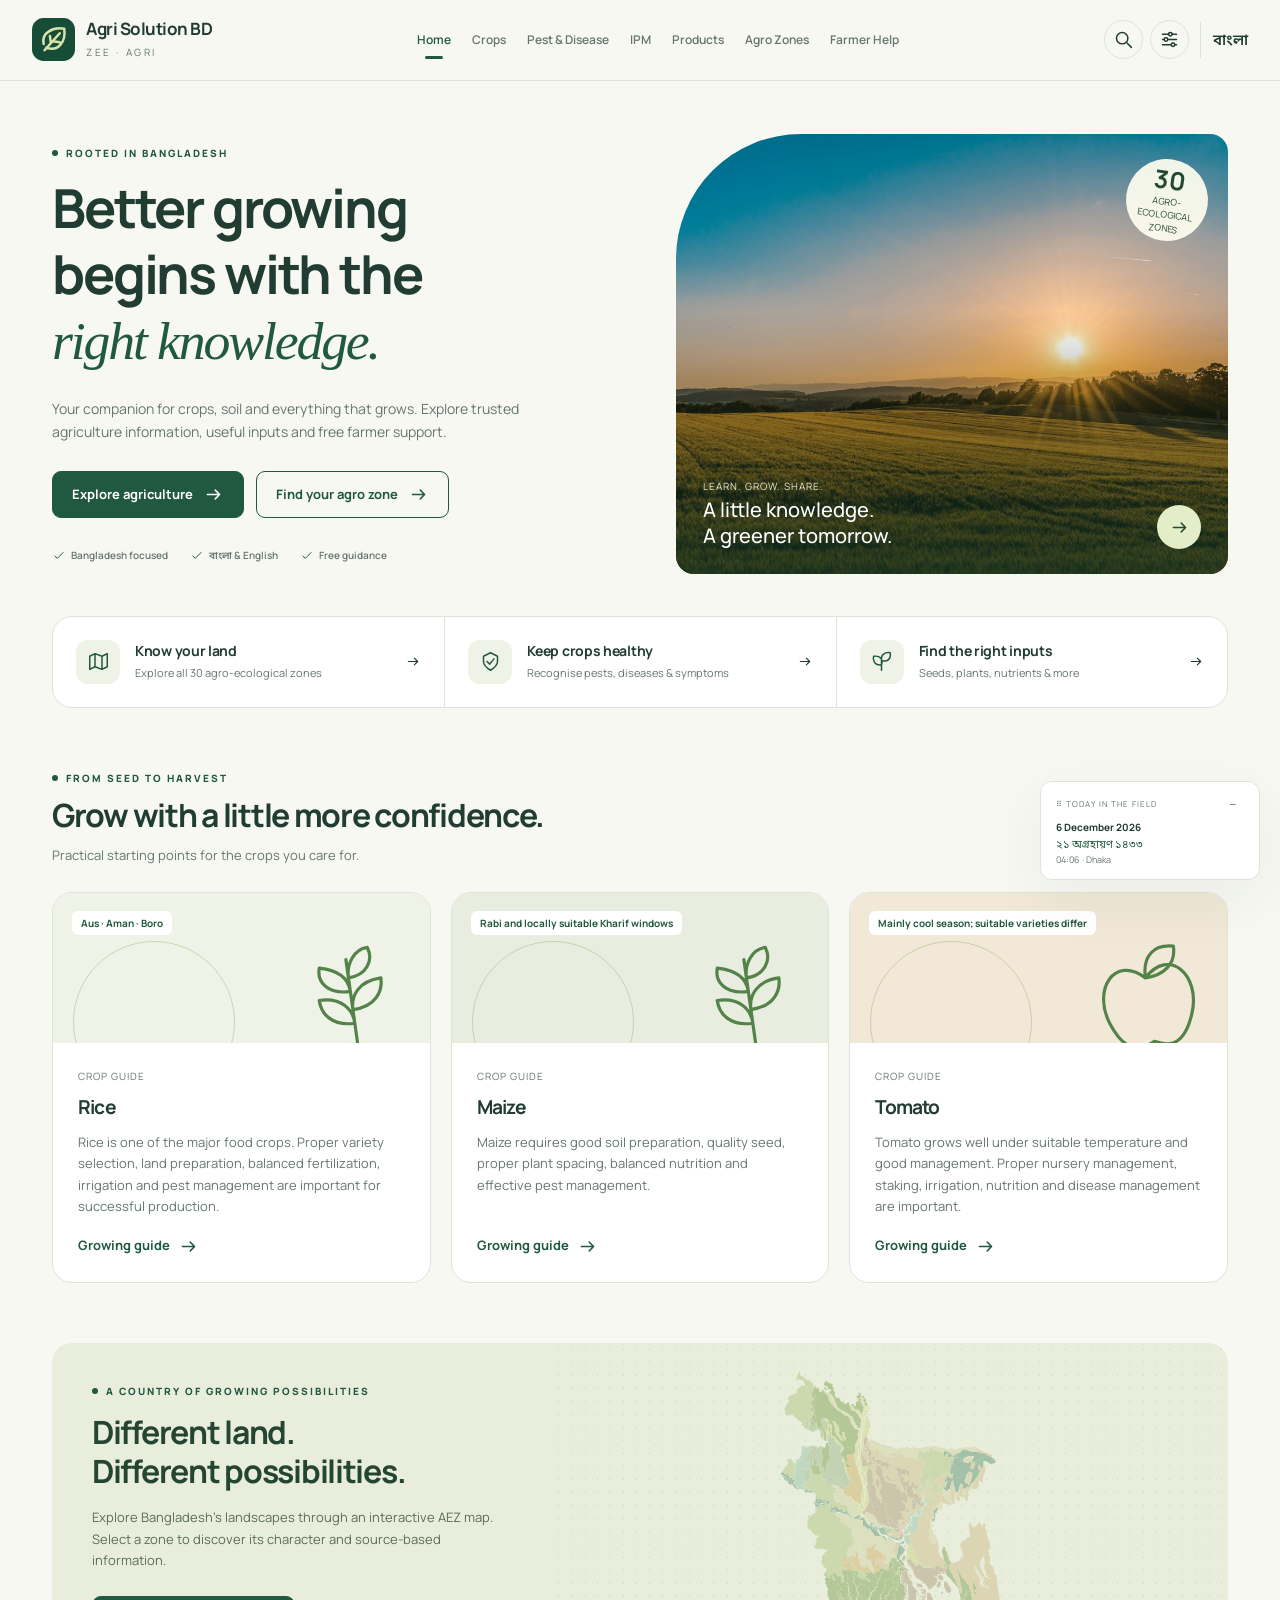
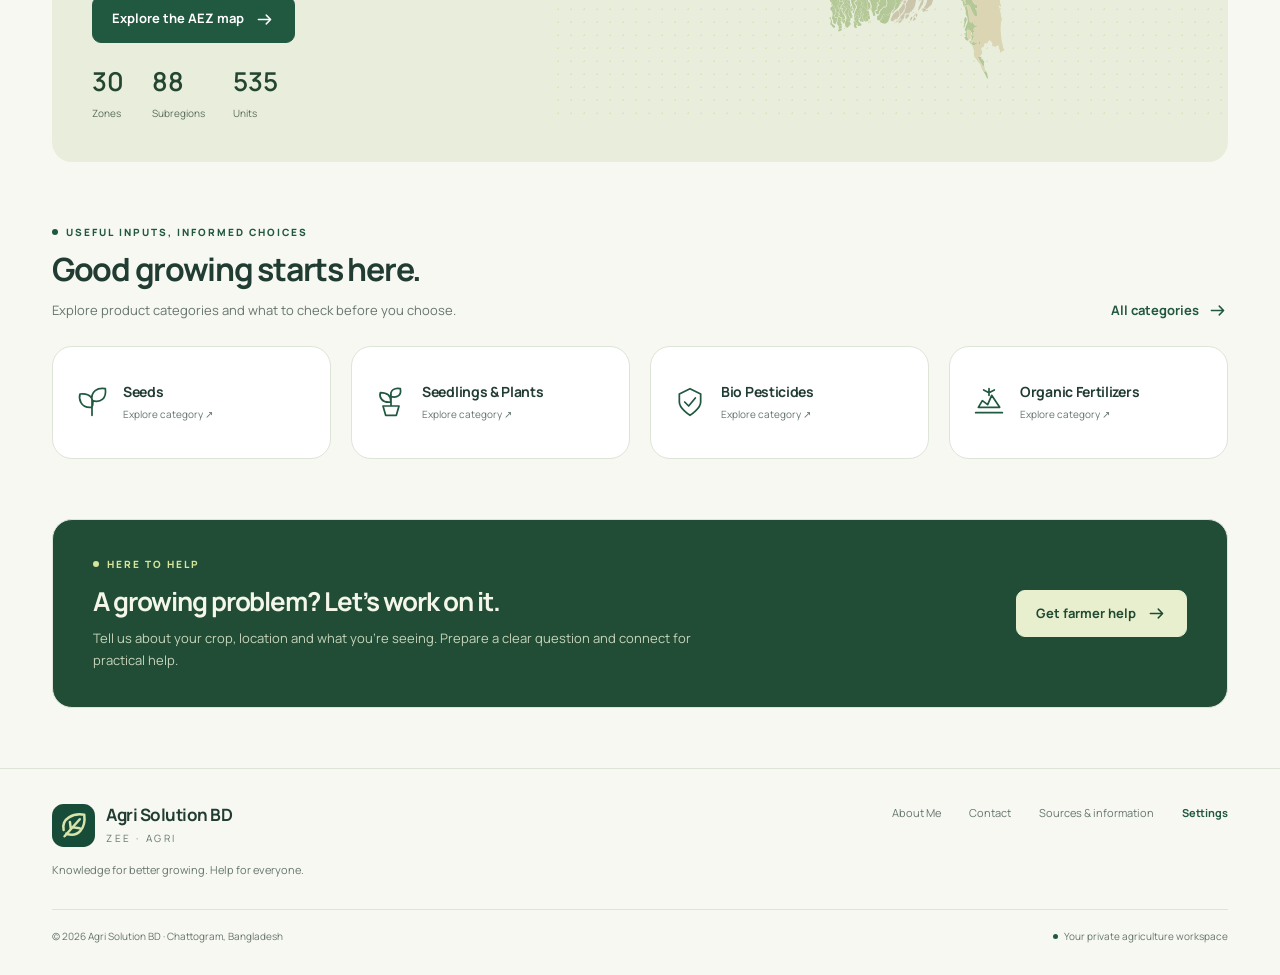
==== index.html @ 0bba53d4 "Initial Zee Agri website" ====
<!doctype html>
<html lang="en"><head><meta charset="utf-8"><meta name="viewport" content="width=device-width,initial-scale=1"><meta name="theme-color" content="#174c38"><meta name="robots" content="noindex,nofollow"><meta name="description" content="Agri Solution BD — bilingual agriculture knowledge, Bangladesh AEZ explorer and free farmer help."><title>Agri Solution BD · Zee Agri</title><link rel="icon" href="assets/leaf.svg"><link rel="stylesheet" href="style.css"><script>try{document.documentElement.dataset.theme=localStorage.getItem('zeeAgriTheme')||'light'}catch(e){}</script></head>
<body><a class="skip" href="#main">Skip to content / মূল বিষয়বস্তু</a><header id="header"></header><main id="main" tabindex="-1"></main><footer id="footer"></footer><aside id="date-widget"></aside><dialog id="search-dialog"></dialog><dialog id="settings-dialog"></dialog><div id="toast" role="status" aria-live="polite"></div><script src="cropData.js"></script><script src="productData.js"></script><script src="pestData.js"></script><script src="data.js"></script><script src="app.js"></script></body></html>
---- style.css ----
@import url('assets/fonts.css');
:root{--bg:#f7f8f2;--panel:#fff;--soft:#eef2e7;--text:#213c32;--muted:#66766e;--line:#dde4d8;--green:#215840;--accent:#d4e59c;--chip:#e8efdc;--shadow:0 18px 60px #203c3010;--radius:20px;color-scheme:light}
:root[data-theme=dark]{--bg:#111e19;--panel:#192b23;--soft:#20352a;--text:#e7efdf;--muted:#b2c2b6;--line:#354c3e;--green:#a7ce9b;--accent:#d4e59c;--chip:#304832;--shadow:0 18px 60px #0003;color-scheme:dark}
*{box-sizing:border-box}html{scroll-behavior:smooth;scroll-padding-top:110px}body{margin:0;background:var(--bg);color:var(--text);font-family:Manrope,'Noto Sans Bengali','Nirmala UI',sans-serif;font-size:15px;line-height:1.65}body.large{font-size:17px}a{color:inherit;text-decoration:none}button,input,select,textarea{font:inherit}button,a,input,select,textarea{-webkit-tap-highlight-color:transparent}button{cursor:pointer}button:disabled{cursor:default;opacity:.55}button,a{touch-action:manipulation}button{color:inherit}img{display:block;max-width:100%;object-fit:cover}h1,h2,h3,h4,p{margin:0}h1,h2,h3{line-height:1.22;letter-spacing:-.04em}h1{font-size:clamp(2.2rem,4.2vw,3.8rem);font-weight:700}h2{font-size:clamp(1.7rem,2.5vw,2.25rem);font-weight:700}h3{font-size:1.2rem}p{color:var(--muted)}:lang(bn) h1,:lang(bn) h2,:lang(bn) h3{letter-spacing:-.015em;line-height:1.4}button:focus-visible,a:focus-visible,input:focus-visible,select:focus-visible,textarea:focus-visible,[tabindex]:focus-visible{outline:3px solid #b6c65c;outline-offset:4px}svg.icon{width:21px;height:21px;fill:none;stroke:currentColor;stroke-width:1.7;stroke-linecap:round;stroke-linejoin:round;flex-shrink:0}.skip{position:fixed;top:-80px;left:15px;padding:12px;background:var(--panel);z-index:100}.skip:focus{top:10px}.wrap{max-width:1240px;margin:auto;padding:0 32px}#header{position:sticky;top:0;z-index:30;background:var(--bg);border-bottom:1px solid var(--line)}.topbar{max-width:1400px;margin:auto;padding:18px 32px;display:flex;gap:30px;align-items:center}.brand{display:flex;gap:11px;align-items:center;flex-shrink:0}.brand img{width:43px;height:43px}.brand strong{display:block;font-size:17px;line-height:1.2;letter-spacing:-.5px}.brand small{display:block;font-size:10px;letter-spacing:2.6px;text-transform:uppercase;margin-top:5px;color:var(--muted)}nav{display:flex;align-items:center;justify-content:center;gap:21px;flex:1}nav a{font-size:12px;font-weight:600;color:var(--muted);white-space:nowrap;padding:12px 0;position:relative}nav a:hover,nav a[aria-current=page]{color:var(--green)}nav a[aria-current=page]:after{content:'';height:3px;width:18px;background:var(--green);position:absolute;bottom:3px;left:calc(50% - 9px);border-radius:4px}.actions{display:flex;gap:7px;align-items:center}.icon-button{width:39px;height:39px;display:inline-flex;align-items:center;justify-content:center;border:1px solid var(--line);border-radius:50%;background:transparent}.icon-button:hover{background:var(--soft)}.lang-button{border:0;border-left:1px solid var(--line);padding:6px 0 6px 12px;margin-left:4px;background:none;font-weight:600;white-space:nowrap}.menu-button{display:none}.btn{border:1px solid var(--green);border-radius:9px;padding:12px 19px;display:inline-flex;justify-content:center;align-items:center;gap:10px;line-height:1.5;font-size:13px;font-weight:700;background:var(--green);color:var(--panel)}:root[data-theme=dark] .btn{color:#14261b}.btn:hover{filter:brightness(1.08)}.btn.secondary{background:transparent;color:var(--green)}.btn.pale{background:#e7efce;color:#214a30;border-color:#e7efce}.btn.small{padding:8px 13px;font-size:12px}.link{display:inline-flex;align-items:center;gap:8px;color:var(--green);font-size:13px;font-weight:700}.eyebrow{text-transform:uppercase;letter-spacing:2px;font-size:10px;font-weight:800;color:var(--green);display:flex;align-items:center;gap:8px;margin-bottom:14px}.eyebrow:before{content:'';width:6px;height:6px;background:var(--green);border-radius:50%}.tag{display:inline-flex;border-radius:6px;padding:4px 9px;background:var(--chip);color:var(--green);font-size:10px;font-weight:700;line-height:1.6}.tag.outline{background:none;border:1px solid var(--line);color:var(--muted)}.hero{display:grid;grid-template-columns:1.05fr 1fr;gap:45px;padding-top:52px;align-items:center}.hero-copy{padding:12px 0}.hero-copy h1{max-width:590px}.hero-copy h1 em{font-family:Georgia,serif;font-weight:400;color:var(--green)}.hero-copy p{margin:22px 0 28px;max-width:480px;font-size:14px}.hero-buttons{display:flex;flex-wrap:wrap;gap:12px}.hero-proof{display:flex;gap:22px;margin-top:29px;font-size:10px;color:var(--muted);font-weight:600}.hero-proof span{display:flex;align-items:center;gap:5px}.hero-proof svg{width:14px;height:14px;color:var(--green)}.hero-image{height:440px;border-radius:125px 18px 18px 18px;position:relative;overflow:hidden;background:#456448}.hero-image>img{width:100%;height:100%;object-position:center}.hero-image:after{content:'';position:absolute;inset:40% 0 0;background:linear-gradient(transparent,#123523c9)}.image-note{position:absolute;bottom:25px;left:27px;right:27px;z-index:1;display:flex;justify-content:space-between;align-items:end;color:white}.image-note strong{font-size:20px;font-weight:500;line-height:1.3;display:block}.image-note small{font-size:10px;letter-spacing:1px;color:#e0e9d0}.image-note .round{width:44px;height:44px;background:#e3edc8;color:#214a30;border-radius:50%;display:grid;place-items:center}.image-badge{position:absolute;top:25px;right:20px;background:#fffef0eb;border-radius:50%;width:82px;height:82px;z-index:2;display:flex;flex-direction:column;align-items:center;justify-content:center;color:#214a30;transform:rotate(8deg)}.image-badge strong{font-size:25px;line-height:1.2}.image-badge small{font-size:9px;line-height:1.5;text-align:center}.pathways{display:grid;grid-template-columns:repeat(3,1fr);margin-top:40px;border:1px solid var(--line);border-radius:var(--radius);background:var(--panel);overflow:hidden}.pathway{padding:23px;display:flex;gap:15px;align-items:center;transition:background .15s}.pathway:hover{background:var(--soft)}.pathway+.pathway{border-left:1px solid var(--line)}.pathway .badge{width:44px;height:44px;border-radius:12px;background:var(--soft);color:var(--green);display:grid;place-items:center;flex-shrink:0}.pathway h3{font-size:14px;letter-spacing:-.3px;margin-bottom:5px}.pathway p{font-size:11px;line-height:1.5}.pathway>.icon{margin-left:auto;width:16px}.section{padding-top:62px}.section-head{display:flex;justify-content:space-between;align-items:end;gap:25px;margin-bottom:25px}.section-head p{font-size:13px;margin-top:10px;max-width:640px}.section-head .eyebrow{margin-bottom:10px}.grid{display:grid;gap:20px}.grid.three{grid-template-columns:repeat(3,minmax(0,1fr))}.grid.two{grid-template-columns:repeat(2,minmax(0,1fr))}.grid.four{grid-template-columns:repeat(4,minmax(0,1fr))}.card{border:1px solid var(--line);background:var(--panel);border-radius:var(--radius);overflow:hidden}.card-pad{padding:25px}.card p{font-size:13px}.card h3{margin:12px 0}.card .link{margin-top:20px}.crop-card{display:flex;flex-direction:column;min-width:0}.crop-card .crop-art{height:150px;background:var(--soft);position:relative;overflow:hidden}.crop-art .icon{width:110px;height:110px;stroke-width:.7;position:absolute;right:24px;bottom:-8px;color:#54834a;transform:rotate(-8deg)}.crop-art .tag{position:absolute;left:19px;top:18px;background:var(--panel)}.crop-art:after{content:'';position:absolute;left:20px;bottom:-60px;border:1px solid #839c4d55;border-radius:50%;width:160px;height:160px}.crop-card:nth-child(2n) .crop-art{background:#e9eddf}.crop-card:nth-child(3n) .crop-art{background:#f1e8d7}:root[data-theme=dark] .crop-card .crop-art{background:#304832}.crop-card .card-pad{flex:1;display:flex;flex-direction:column}.crop-card .link{margin-top:auto;padding-top:18px}.mini-label{font-size:10px;color:var(--muted);text-transform:uppercase;letter-spacing:1px}.aez-banner{display:grid;grid-template-columns:.85fr 1.15fr;min-height:350px;background:#e9eedc;border-radius:var(--radius);overflow:hidden;margin-top:60px;color:#244631}.aez-banner .content{padding:40px}.aez-banner p{font-size:13px;color:#5b6c5a;margin:16px 0 24px}.map-decoration{position:relative;max-height:375px;overflow:hidden;display:flex;align-items:center;justify-content:center;background:radial-gradient(#dce6bc 1px,transparent 1px);background-size:13px 13px}.mini-map{height:340px;width:90%;opacity:.8}.stat-row{display:flex;gap:28px;margin-top:25px}.stat-row strong{font-size:26px;font-weight:600;line-height:1}.stat-row small{display:block;font-size:10px;margin-top:7px;color:#5b6c5a}.category-card{padding:23px;position:relative;display:flex;align-items:center;gap:15px;min-height:113px}.category-card>.icon{width:32px;height:32px;color:var(--green);stroke-width:1.3}.category-card h3{font-size:14px;margin:0 0 6px;letter-spacing:-.3px}.category-card p{font-size:10px}.category-card:hover{border-color:var(--green);background:var(--soft)}.help-banner{background:#214c36;color:#f3f6e8;padding:36px 40px;display:flex;justify-content:space-between;gap:35px;align-items:center;margin:60px 0}.help-banner h2{font-size:26px}.help-banner p{color:#c7d5bc;font-size:13px;margin-top:10px;max-width:630px}.help-banner .eyebrow{color:#d4e59c}.help-banner .eyebrow:before{background:#d4e59c}.help-banner .btn{flex-shrink:0}.page-top{padding:40px 0 25px}.breadcrumb{display:flex;gap:8px;align-items:center;font-size:11px;color:var(--muted);margin-bottom:25px;flex-wrap:wrap}.breadcrumb .icon{width:13px;height:13px}.page-top h1{font-size:clamp(2rem,3.5vw,3rem)}.page-top p{max-width:760px;margin-top:15px;font-size:14px}.page-content{padding-bottom:55px}.intro-row{display:flex;justify-content:space-between;align-items:center;gap:20px}.toolbar{display:flex;gap:12px;align-items:center;flex-wrap:wrap;margin:20px 0 25px}.field{display:flex;flex-direction:column;gap:7px;min-width:0}.field label{font-size:12px;font-weight:700}.input,input[type=search],select,textarea{width:100%;border:1px solid var(--line);border-radius:9px;padding:12px 14px;background:var(--panel);color:var(--text);line-height:1.6}.input:focus,select:focus,textarea:focus{border-color:var(--green)}textarea{resize:vertical;min-height:130px}.toolbar input{max-width:350px}.toolbar select{max-width:240px}.pest-card img{height:190px;width:100%;object-fit:contain;background:#eef1e6}.pest-card .card-pad{padding:22px}.pest-card h3{margin-top:10px}.pest-card .sci{font-size:11px;font-style:italic;margin:6px 0 15px}.pest-card details{font-size:13px;margin-top:14px;border-top:1px solid var(--line);padding-top:14px}.pest-card summary{cursor:pointer;font-weight:700;color:var(--green)}.pest-card details p{margin-top:10px}.pill-group{display:flex;gap:8px;flex-wrap:wrap}.pill{border:1px solid var(--line);background:var(--panel);padding:8px 15px;border-radius:25px;font-size:12px}.pill[aria-pressed=true]{background:var(--green);color:var(--panel);border-color:var(--green)}:root[data-theme=dark] .pill[aria-pressed=true]{color:#14261b}.notice{padding:18px 21px;border-radius:12px;background:var(--soft);font-size:12px;color:var(--muted);margin:20px 0}.notice strong{color:var(--text)}.detail-layout{display:grid;grid-template-columns:1.55fr 1fr;gap:26px}.stack>*+*{margin-top:20px}.list{padding-left:20px;color:var(--muted);font-size:13px}.list li{padding:6px 0}.detail-layout h2{font-size:22px;margin-bottom:15px}.detail-layout h3{font-size:17px;margin-bottom:10px}.detail-layout p{font-size:13px}.facts{display:grid;gap:20px}.fact{padding-bottom:16px;border-bottom:1px solid var(--line)}.fact:last-child{border:0;padding-bottom:0}.fact small{display:block;font-size:10px;text-transform:uppercase;letter-spacing:1px;color:var(--muted);margin-bottom:5px}.fact strong{font-size:14px;font-weight:600}.full{width:100%}.steps{display:grid;gap:14px}.step{padding:26px;display:flex;gap:22px}.step-number{font-size:25px;font-family:Georgia,serif;color:var(--green);line-height:1}.step h3{margin:0 0 10px}.step p{font-size:13px;max-width:850px}.source-list{display:grid;gap:14px}.source-card{padding:23px;display:flex;gap:16px;align-items:start}.source-card .icon{color:var(--green)}.source-card h3{font-size:15px;margin:0 0 8px}.source-card p{font-size:12px;max-width:800px}.source-card a{overflow-wrap:anywhere}.map-layout{display:grid;grid-template-columns:280px minmax(0,1fr) 300px;gap:18px;align-items:start}.zone-list-panel{max-height:665px;display:flex;flex-direction:column;padding:15px}.zone-list-panel input{font-size:12px;padding:10px}.zone-list{overflow:auto;margin-top:10px;scrollbar-width:thin;max-height:565px}.zone-button{border:0;width:100%;background:none;display:flex;text-align:left;align-items:center;gap:10px;padding:12px 9px;border-radius:9px;font-size:11px;line-height:1.5}.zone-button:hover{background:var(--soft)}.zone-button[aria-pressed=true]{background:var(--chip);color:var(--green);font-weight:800}.zone-number{border:1px solid var(--line);background:var(--panel);border-radius:6px;min-width:28px;height:28px;display:grid;place-items:center;font-size:10px}.map-panel{position:relative;background:var(--panel);overflow:hidden;min-width:0}.map-tools{position:absolute;right:13px;top:13px;z-index:2;display:grid;gap:5px}.map-tools .icon-button{background:var(--panel);border-radius:7px;width:35px;height:35px}.map-viewport{height:565px;width:100%;background:radial-gradient(var(--line) .7px,transparent .8px);background-size:16px 16px;overflow:hidden}.map-viewport svg{width:100%;height:100%;touch-action:none;user-select:none;cursor:grab}.map-viewport svg:active{cursor:grabbing}.aez-path{stroke:#f7f9ef;stroke-width:.35;cursor:pointer;fill-rule:evenodd;transition:fill .15s}.aez-path:hover,.aez-path:focus-visible{fill:#587c41!important;stroke:#193f2b;stroke-width:1}.aez-path.selected{fill:#28553a!important;stroke:#142d20;stroke-width:.7}.zone-marker{cursor:pointer}.zone-marker circle{fill:#fffdf1;stroke:#3c6949;stroke-width:.7}.zone-marker text{font-family:Manrope,sans-serif;fill:#2b4c35;font-size:7px;font-weight:800;dominant-baseline:central;text-anchor:middle;pointer-events:none}.zone-marker.selected circle{fill:#d8e99a;stroke:#203d2d;stroke-width:1.2}.zone-marker.selected text{fill:#142d20}.map-north{position:absolute;left:19px;top:16px;text-align:center;font-size:9px;line-height:1.1;color:var(--muted);pointer-events:none}.map-north strong{display:block;font-size:19px;color:var(--green)}.map-caption{padding:12px 17px;font-size:10px;border-top:1px solid var(--line);color:var(--muted)}.zone-detail{padding:24px;min-height:450px}.zone-detail h2{font-size:23px;margin:15px 0 20px}.zone-detail .fact strong{font-size:12px;display:block}.zone-detail .zone-area{font-size:25px;font-weight:600;line-height:1.25}.zone-detail .zone-area span{font-size:11px;color:var(--muted)}.zone-detail p{font-size:12px}.zone-detail .btn{margin-top:20px}.form-card{padding:30px}.form-grid{display:grid;grid-template-columns:1fr 1fr;gap:20px}.form-grid .wide{grid-column:1/-1}.form-step-head{display:flex;gap:10px;margin-bottom:26px;align-items:center;font-size:11px;color:var(--muted)}.form-step-head .active{color:var(--green);font-weight:800}.form-step-head .dot{width:25px;height:25px;display:inline-grid;place-items:center;border-radius:50%;background:var(--soft);margin-right:6px}.form-actions{display:flex;justify-content:space-between;gap:15px;margin-top:25px}.form-hint{font-size:11px;margin-top:7px}.photo-preview{display:flex;gap:10px;margin-top:12px;flex-wrap:wrap}.photo-preview figure{margin:0;position:relative}.photo-preview img{width:86px;height:86px;border-radius:8px}.photo-preview button{position:absolute;top:1px;right:1px;background:var(--panel);border:0;border-radius:50%;width:24px;height:24px}.review{white-space:pre-wrap;background:var(--soft);padding:22px;border-radius:12px;font-size:13px;color:var(--text);overflow-wrap:anywhere}.contact-row{display:flex;gap:15px;align-items:center;padding:20px;border-bottom:1px solid var(--line)}.contact-row:last-child{border:0}.contact-row .icon{color:var(--green)}.contact-row strong{display:block;font-size:13px}.contact-row small{display:block;font-size:11px;color:var(--muted)}.about-profile{display:flex;gap:25px;align-items:center;padding:32px}.about-profile img{width:110px;height:110px;border-radius:50%;object-position:50% 30%}.about-profile h2{font-size:24px;margin-bottom:9px}.about-profile p{font-size:13px}#footer{border-top:1px solid var(--line);padding:35px 0 30px;margin-top:20px}.footer-grid{display:flex;gap:35px;justify-content:space-between;align-items:start}.footer-links{display:flex;gap:28px;font-size:11px;color:var(--muted)}.footer-bottom{margin-top:30px;padding-top:18px;border-top:1px solid var(--line);display:flex;justify-content:space-between;font-size:10px;color:var(--muted)}.private-dot{display:flex;gap:6px;align-items:center}.private-dot:before{content:'';width:5px;height:5px;background:var(--green);border-radius:50%}dialog{border:1px solid var(--line);padding:0;border-radius:20px;background:var(--panel);color:var(--text);width:min(620px,calc(100% - 30px));max-height:85vh;box-shadow:0 25px 100px #0004}dialog::backdrop{background:#0e201e8a;backdrop-filter:blur(4px)}.dialog-head{padding:23px 25px;display:flex;align-items:center;justify-content:space-between;border-bottom:1px solid var(--line)}.dialog-head h2{font-size:21px}.dialog-body{padding:25px}.search-results{margin-top:15px;max-height:50vh;overflow:auto}.search-result{display:block;padding:14px 10px;border-bottom:1px solid var(--line)}.search-result:hover{background:var(--soft)}.search-result strong{font-size:13px;display:block}.search-result small{font-size:10px;color:var(--muted)}.empty{padding:35px;text-align:center;font-size:13px;color:var(--muted)}.settings-row{display:flex;justify-content:space-between;align-items:center;gap:25px;margin-bottom:23px}.settings-row strong{font-size:13px}.settings-row small{display:block;font-size:11px;color:var(--muted)}.settings-row select{width:165px;font-size:13px}#date-widget{position:fixed;right:20px;bottom:20px;background:var(--panel);border:1px solid var(--line);box-shadow:var(--shadow);border-radius:12px;padding:11px 15px;z-index:20;width:220px;max-width:calc(100vw - 24px);font-size:10px;user-select:none}#date-widget .date-handle{display:flex;align-items:center;justify-content:space-between;font-size:8px;letter-spacing:1px;text-transform:uppercase;cursor:grab;touch-action:none;color:var(--muted);margin-bottom:3px}#date-widget .date-handle:active{cursor:grabbing}#date-widget .date-handle button{border:0;background:transparent;width:23px;height:23px;padding:0;font-size:14px}#date-widget .date-en{font-weight:700;color:var(--text)}#date-widget .date-bn{font-size:11px;color:var(--green)}#date-widget .date-time{color:var(--muted);font-size:9px}#toast{position:fixed;bottom:30px;left:50%;transform:translateX(-50%) translateY(90px);opacity:0;transition:.2s;background:var(--text);color:var(--panel);padding:12px 22px;border-radius:10px;z-index:90;font-size:12px;max-width:90vw;pointer-events:none}#toast.show{opacity:1;transform:translateX(-50%) translateY(0)}.mobile-help{display:none}.sr-only{position:absolute;width:1px;height:1px;padding:0;overflow:hidden;clip:rect(0,0,0,0);white-space:nowrap;border:0}.page-divider{margin:30px 0;border:0;border-top:1px solid var(--line)}.flex-links{display:flex;gap:12px;flex-wrap:wrap;margin-top:20px}.loading{padding:70px 0;text-align:center;color:var(--muted)}
@media(min-width:1450px){#date-widget{bottom:auto;top:108px}}@media(max-width:1200px){.topbar{gap:20px;padding-left:24px;padding-right:24px}nav{gap:14px}nav a{font-size:11px}.brand strong{font-size:15px}.brand img{width:37px;height:37px}.map-layout{grid-template-columns:230px minmax(0,1fr)}.zone-detail{grid-column:1/-1;min-height:0}.zone-detail .facts{grid-template-columns:repeat(3,1fr)}.zone-detail .fact{border:0}.zone-detail h2{font-size:25px}.hero{gap:30px}.hero-image{height:420px}}
@media(max-width:960px){.topbar{flex-wrap:wrap;justify-content:space-between;gap:10px;padding:14px 24px}.actions{margin-left:auto}.menu-button{display:inline-flex}nav{display:none;flex-basis:100%;order:3;justify-content:start;flex-wrap:wrap;padding:10px 0 6px;gap:8px 25px}nav.open{display:flex}nav a{font-size:13px}.hero{padding-top:32px;gap:25px}.hero-image{height:385px;border-top-left-radius:80px}.hero-copy h1{font-size:40px}.hero-copy p{font-size:12px}.hero-proof{gap:10px;font-size:9px}.pathway{padding:19px;gap:10px}.pathway .badge{width:36px;height:36px}.pathway h3{font-size:12px}.pathway p{font-size:10px}.grid.four{grid-template-columns:repeat(2,minmax(0,1fr))}.grid.three{gap:15px}.card-pad{padding:20px}.help-banner{padding:28px}.map-layout{grid-template-columns:210px minmax(0,1fr)}.detail-layout{grid-template-columns:1.4fr 1fr}.category-card{padding:18px;gap:12px}.category-card h3{font-size:12px}.hero-proof span:last-child{display:none}}
@media(max-width:700px){.wrap{padding:0 20px}.topbar{padding:12px 18px}.brand strong{font-size:14px}.brand small{font-size:8px;letter-spacing:2px}.brand img{width:36px;height:36px}.actions{gap:5px}.actions .icon-button{width:33px;height:33px}.actions .icon-button .icon{width:17px;height:17px}.actions .settings-button{display:none}.lang-button{font-size:12px;margin-left:0;padding-left:8px}.hero{grid-template-columns:1fr;padding-top:30px;gap:27px}.hero-copy{padding:0}.hero-copy h1{font-size:40px;max-width:450px}.hero-copy p{font-size:13px;margin:18px 0 22px}.hero-proof{font-size:9px;margin-top:20px;gap:22px}.hero-image{height:260px;border-radius:60px 15px 15px 15px}.image-note{bottom:20px;left:23px}.image-note strong{font-size:18px}.image-badge{width:70px;height:70px;top:15px}.pathways{grid-template-columns:1fr;margin-top:25px}.pathway{padding:17px 20px}.pathway+.pathway{border-left:0;border-top:1px solid var(--line)}.pathway h3{font-size:13px}.pathway p{font-size:11px}.pathway .badge{width:40px;height:40px}.section{padding-top:40px}.section-head{gap:15px;align-items:start}.section-head p{font-size:12px}.section-head .link{font-size:11px;max-width:100px;line-height:1.5;flex-shrink:0;padding-top:5px}.grid.three,.grid.two{grid-template-columns:1fr}.grid.four{gap:12px}.category-card{min-height:140px;align-items:start;flex-direction:column;gap:10px;padding:18px}.category-card h3{line-height:1.4}.category-card>.icon{width:28px;height:28px}.aez-banner{grid-template-columns:1fr;margin-top:40px}.aez-banner .content{padding:28px}.map-decoration{height:230px}.mini-map{height:260px}.help-banner{flex-direction:column;align-items:start;padding:28px;gap:20px;margin:40px 0}.help-banner h2{font-size:24px}.hero-buttons .btn{font-size:12px;padding:12px 15px}.page-top{padding:28px 0 20px}.page-top h1{font-size:31px}.page-top p{font-size:13px}.page-content{padding-bottom:30px}.detail-layout{grid-template-columns:1fr}.map-layout{display:flex;flex-direction:column;gap:15px}.map-layout>*{width:100%}.zone-list-panel{max-height:none}.zone-list{max-height:215px;display:grid;grid-template-columns:1fr 1fr}.zone-button{font-size:10px;padding:9px 5px;gap:6px;align-items:start}.zone-number{min-width:23px;height:23px}.map-viewport{height:450px}.zone-detail{min-height:0}.zone-detail .facts{grid-template-columns:1fr}.zone-detail .fact{border-bottom:1px solid var(--line)}.map-panel{order:0}.zone-detail{order:1}.zone-list-panel{order:2}.form-card{padding:22px}.form-grid{grid-template-columns:1fr;gap:17px}.form-grid .wide{grid-column:auto}.toolbar{gap:10px}.toolbar input,.toolbar select{max-width:none}.about-profile{padding:24px;flex-direction:column;text-align:center;gap:20px}.about-profile img{width:100px;height:100px}.footer-grid{flex-direction:column;gap:25px}.footer-links{gap:20px;flex-wrap:wrap}.footer-bottom{gap:15px;align-items:start;flex-direction:column}#footer{padding-bottom:100px}#date-widget{bottom:70px;right:12px;width:195px;padding:8px 12px}#date-widget.collapsed{width:auto;padding:6px 10px}#date-widget.collapsed .date-content{display:none}#date-widget.collapsed .date-handle{margin:0;gap:12px}.mobile-help{display:flex;justify-content:center;gap:10px;align-items:center;position:fixed;bottom:0;left:0;right:0;z-index:25;background:#214c36;color:#eff3df;font-size:13px;font-weight:700;padding:14px 20px;padding-bottom:max(14px,env(safe-area-inset-bottom))}.step{padding:23px;gap:16px}.settings-row{gap:15px}.settings-row select{width:145px}.dialog-body{padding:20px}.dialog-head{padding:18px 20px}#toast{bottom:75px}}
:root[data-theme=dark] .btn.secondary{color:var(--green)}
body.large .card p,body.large .page-top p,body.large .list,body.large .review,body.large .fact strong{font-size:1em}
.crop-art .tag{max-width:calc(100% - 35px)}
@media(max-width:360px){.topbar{padding:10px 12px;gap:5px}.brand{gap:8px}.brand img{width:32px;height:32px}.brand strong{font-size:12px}.brand small{font-size:7px}.actions{gap:3px}.actions .icon-button{width:32px;height:32px;min-width:32px;min-height:32px}.hero-copy h1{font-size:35px}}
@media(max-width:700px){.hero-buttons .btn{flex:1 1 100%}.form-step-head{flex-wrap:wrap;gap:8px;font-size:10px}.settings-row select{min-height:44px}.actions .icon-button{min-width:36px;min-height:36px}}
@media(prefers-reduced-motion:reduce){html{scroll-behavior:auto}*,*:before,*:after{transition:none!important;animation:none!important}}
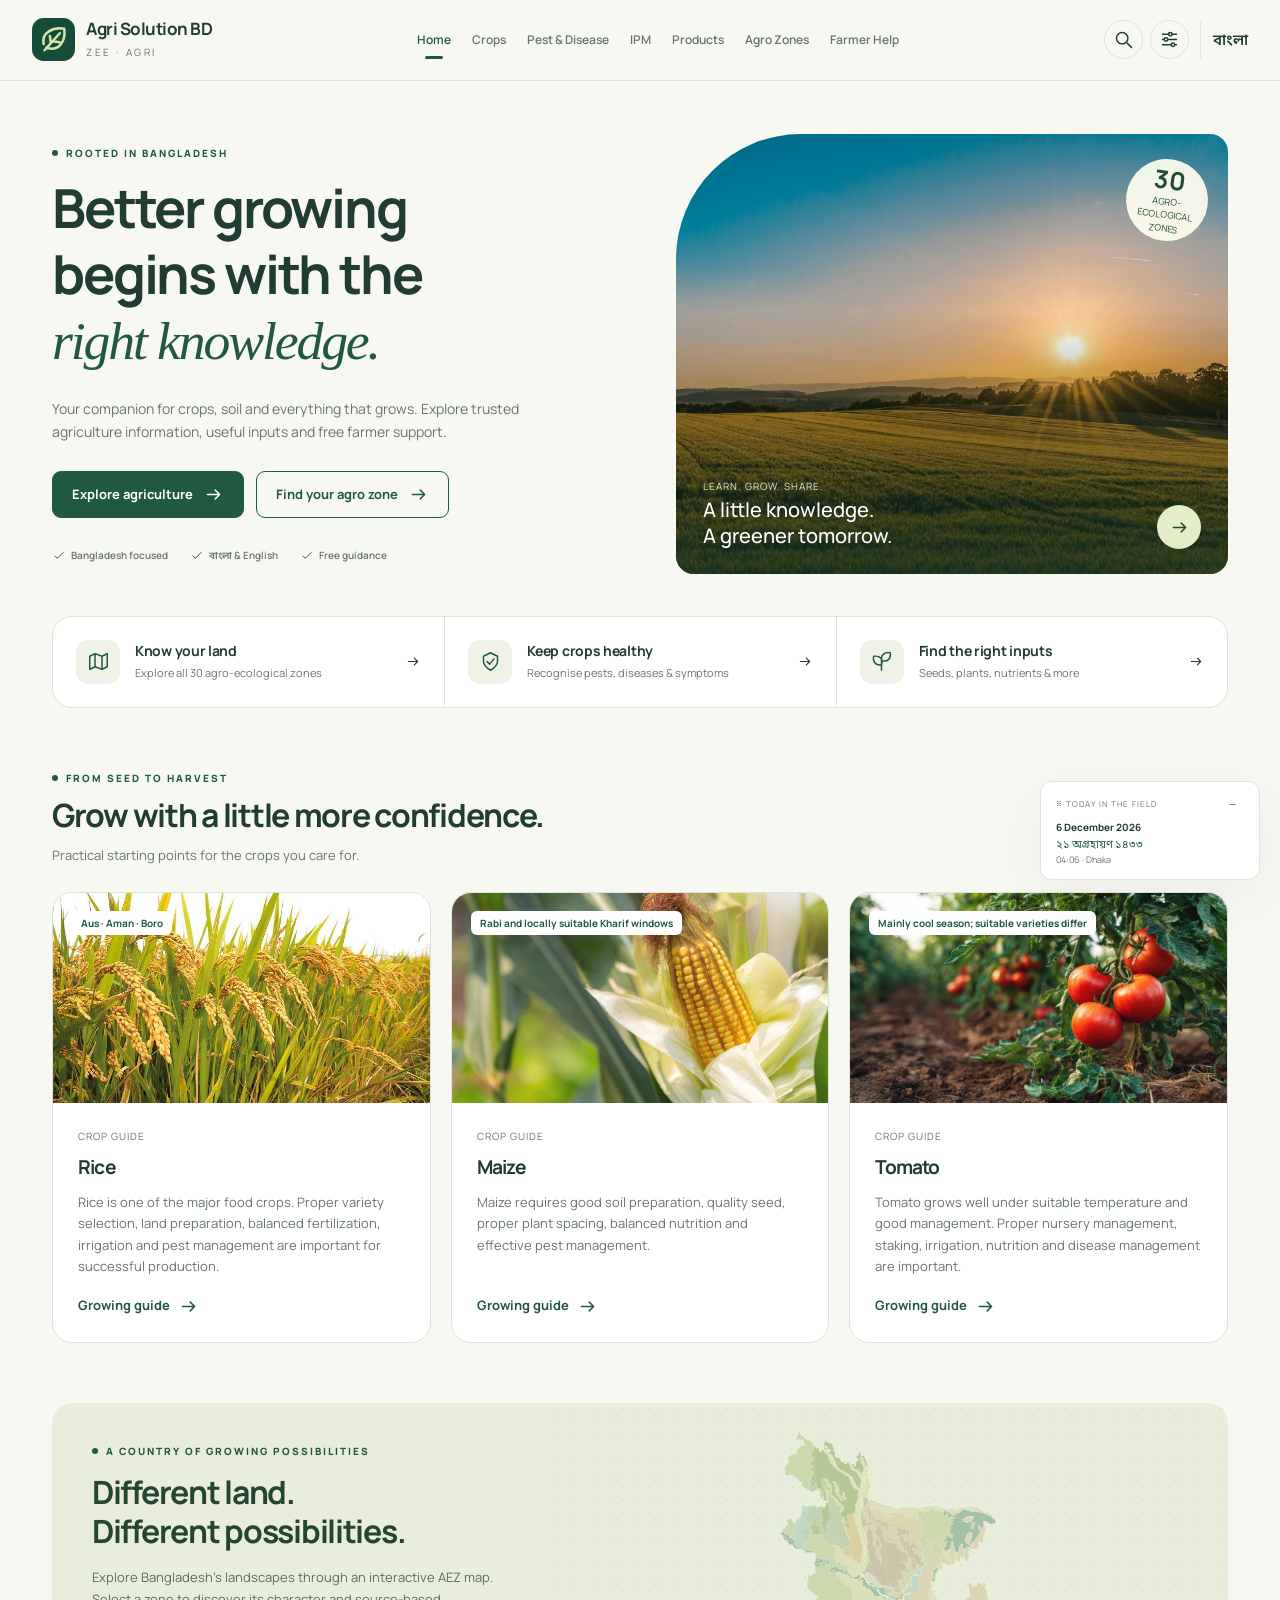
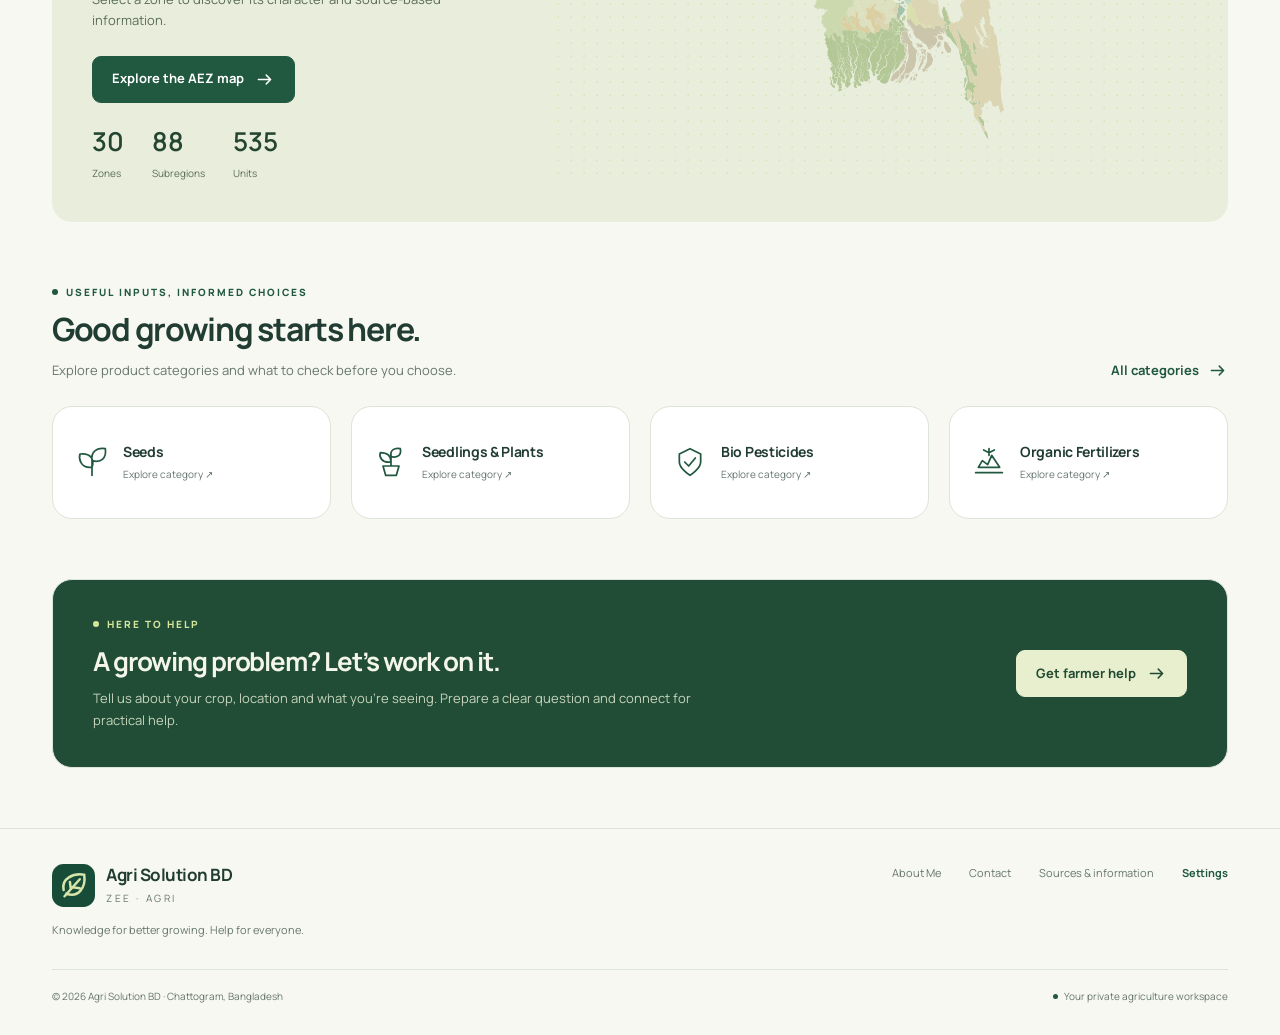
==== commit 933f3194: "Expand pest and disease library, add indoor plant cards, improve mobile layout" ====
--- a/index.html
+++ b/index.html
@@ -1,3 +1,3 @@
 <!doctype html>
-<html lang="en"><head><meta charset="utf-8"><meta name="viewport" content="width=device-width,initial-scale=1"><meta name="theme-color" content="#174c38"><meta name="robots" content="noindex,nofollow"><meta name="description" content="Agri Solution BD — bilingual agriculture knowledge, Bangladesh AEZ explorer and free farmer help."><title>Agri Solution BD · Zee Agri</title><link rel="icon" href="assets/leaf.svg"><link rel="stylesheet" href="style.css"><script>try{document.documentElement.dataset.theme=localStorage.getItem('zeeAgriTheme')||'light'}catch(e){}</script></head>
-<body><a class="skip" href="#main">Skip to content / মূল বিষয়বস্তু</a><header id="header"></header><main id="main" tabindex="-1"></main><footer id="footer"></footer><aside id="date-widget"></aside><dialog id="search-dialog"></dialog><dialog id="settings-dialog"></dialog><div id="toast" role="status" aria-live="polite"></div><script src="cropData.js"></script><script src="productData.js"></script><script src="pestData.js"></script><script src="data.js"></script><script src="app.js"></script></body></html>
+<html lang="en"><head><meta charset="utf-8"><meta name="viewport" content="width=device-width,initial-scale=1"><meta name="theme-color" content="#174c38"><meta name="robots" content="noindex,nofollow"><meta name="description" content="Agri Solution BD — bilingual agriculture knowledge, Bangladesh AEZ explorer and free farmer help."><title>Agri Solution BD · Zee Agri</title><link rel="icon" href="assets/leaf.svg"><link rel="stylesheet" href="style.css?v=20261109-library"><script>try{document.documentElement.dataset.theme=localStorage.getItem('zeeAgriTheme')||'light'}catch(e){}</script></head>
+<body><a class="skip" href="#main">Skip to content / মূল বিষয়বস্তু</a><header id="header"></header><main id="main" tabindex="-1"></main><footer id="footer"></footer><aside id="date-widget"></aside><dialog id="search-dialog"></dialog><dialog id="settings-dialog"></dialog><div id="toast" role="status" aria-live="polite"></div><script src="cropData.js?v=20261109-library"></script><script src="productData.js?v=20261109-library"></script><script src="pestData.js?v=20261109-library"></script><script src="data.js?v=20261109-library"></script><script src="libraryData.js?v=20261109-library"></script><script src="app.js?v=20261109-library"></script></body></html>
--- a/style.css
+++ b/style.css
@@ -11,3 +11,15 @@
 @media(max-width:360px){.topbar{padding:10px 12px;gap:5px}.brand{gap:8px}.brand img{width:32px;height:32px}.brand strong{font-size:12px}.brand small{font-size:7px}.actions{gap:3px}.actions .icon-button{width:32px;height:32px;min-width:32px;min-height:32px}.hero-copy h1{font-size:35px}}
 @media(max-width:700px){.hero-buttons .btn{flex:1 1 100%}.form-step-head{flex-wrap:wrap;gap:8px;font-size:10px}.settings-row select{min-height:44px}.actions .icon-button{min-width:36px;min-height:36px}}
 @media(prefers-reduced-motion:reduce){html{scroll-behavior:auto}*,*:before,*:after{transition:none!important;animation:none!important}}
+
+/* Crop photography: consistent cards, readable seasonal labels. */
+.crop-card .crop-art{height:210px}.crop-art.has-photo:after{display:none}.crop-art img{width:100%;height:100%;object-fit:cover}.crop-art .tag{z-index:1}.crop-detail-art{height:360px;position:relative}.crop-photo-note{position:absolute;left:19px;bottom:16px;font-size:11px;color:var(--muted)}#crop-count{font-size:12px;color:var(--muted)}
+@media(max-width:600px){.crop-detail-art{height:250px}.crop-card .crop-art{height:200px}}
+
+/* Plant collection and readable pest library. */
+.plant-card{display:flex;flex-direction:column;min-width:0}.plant-card .card-pad{display:flex;flex-direction:column;flex:1}.plant-photo{width:100%;height:250px;background:var(--soft);object-fit:cover}.plant-card .link{margin-top:auto;padding-top:18px}.plant-facts{margin:18px 0;display:grid;gap:14px}.plant-facts div{border-top:1px solid var(--line);padding-top:12px}.plant-facts dt{font-size:12px;font-weight:700;color:var(--green)}.plant-facts dd{margin:4px 0 0;color:var(--muted);font-size:14px}.plant-detail-photo{width:100%;max-height:560px;object-fit:contain;background:var(--soft)}.plant-views{display:grid;grid-template-columns:repeat(2,minmax(0,1fr));gap:14px}.plant-views img{width:100%;height:240px;object-fit:contain;background:var(--soft);border-radius:10px}.library-sources{display:flex;flex-direction:column;gap:8px;margin-top:18px;font-size:12px}.library-sources a{color:var(--green);overflow-wrap:anywhere;display:inline-flex;align-items:center;gap:5px}.library-sources .icon{width:14px;height:14px}.library-overview{display:flex;gap:12px;flex-wrap:wrap;margin:4px 0 20px}.library-overview span{background:var(--soft);padding:10px 14px;border-radius:10px;font-size:13px;color:var(--green)}.info-label{font-size:13px;margin:18px 0 8px}.results-count{font-size:13px;margin:0 0 18px}.pest-card details summary{padding:10px 0;min-height:44px}.pest-card .pest-secondary{margin-top:15px;height:180px;border-radius:10px}.pest-card .host-crop{margin-bottom:12px}.pest-card{align-self:start}.card,.stack,.detail-layout>*,.form-grid>*,.hero>*{min-width:0}.card p,.card h3,.page-top,.review,.contact-row{overflow-wrap:anywhere}.plant-card:hover{border-color:var(--green)}
+@media(min-width:701px) and (max-width:960px){.grid.three{grid-template-columns:repeat(2,minmax(0,1fr))}.hero-proof{flex-wrap:wrap}}
+@media(max-width:700px){
+ html{scroll-padding-top:95px}.wrap{padding:0 16px}.topbar{padding:10px 12px}.brand{gap:7px}.brand strong{font-size:13px}.brand img{width:32px;height:32px}.actions{gap:4px}.actions .icon-button{width:44px;height:44px;min-width:44px;min-height:44px}.lang-button{min-height:44px;padding-left:7px}.topbar nav{gap:4px 10px}.topbar nav a{min-height:44px;padding:10px 8px}.card p,.detail-layout p,.list,.fact strong,.page-top p{font-size:15px;line-height:1.8}.card-pad,.pest-card .card-pad{padding:20px}.mini-label,.eyebrow{font-size:11px}.tag{font-size:11px}.btn,.pill{min-height:44px}.btn{font-size:14px}.toolbar{align-items:stretch}.toolbar input,.toolbar select,input.input,select,textarea{font-size:16px;min-height:46px}.toolbar input{flex:1 1 100%;min-width:0}.pill-group{width:100%;gap:7px}.pill{padding:9px 12px;font-size:13px;white-space:normal}.library-overview{gap:8px}.library-overview span{font-size:12px;padding:9px 10px}.plant-photo{height:250px}.plant-views{grid-template-columns:1fr}.plant-views img{height:auto;max-height:360px}.plant-detail-photo{max-height:420px}.library-sources{font-size:13px}.library-sources a{min-height:36px}.hero-copy h1{font-size:clamp(31px,9vw,40px)}.hero-buttons{gap:10px}.hero-proof{flex-wrap:wrap;gap:12px}.section-head{flex-wrap:wrap}.section-head .link{max-width:none}.grid.four{grid-template-columns:repeat(2,minmax(0,1fr))}.category-card{padding:16px}.category-card h3{font-size:14px;overflow-wrap:anywhere}.form-card{padding:18px}.form-actions{flex-wrap:wrap}.form-actions .btn{flex:1 1 auto}.settings-row{flex-wrap:wrap;gap:10px}.settings-row select{width:100%}.zone-list{grid-template-columns:1fr}.zone-button{font-size:13px;min-height:48px;align-items:center}.map-tools .icon-button{width:44px;height:44px}.map-viewport{height:420px}.footer-links a,.footer-links button{min-height:44px;display:inline-flex;align-items:center}.footer-bottom{font-size:12px}.contact-row{padding:16px;min-width:0}.contact-row>*{min-width:0}.contact-row strong{font-size:14px}.contact-row small{font-size:12px}.contact-row a{overflow-wrap:anywhere}.dialog-body{padding:18px}dialog{max-height:85dvh}.mobile-help{font-size:12px;min-height:50px}#date-widget{position:relative;inset:auto!important;margin:16px 16px 80px;width:auto;max-width:calc(100% - 32px);z-index:1;box-shadow:none}#date-widget.collapsed{width:auto}#date-widget .date-handle{min-height:32px;font-size:10px}#date-widget .date-handle button{height:44px;width:44px}#footer{padding-bottom:15px}.date-content{font-size:12px}
+}
+@media(max-width:380px){.brand strong{font-size:12px;max-width:94px;white-space:normal}.brand small{font-size:7px}.brand img{width:28px;height:28px}.topbar{gap:5px}.actions{gap:2px}.lang-button{font-size:11px}.grid.four{grid-template-columns:1fr}.category-card{min-height:90px;flex-direction:row;align-items:center}.plant-photo{height:220px}}
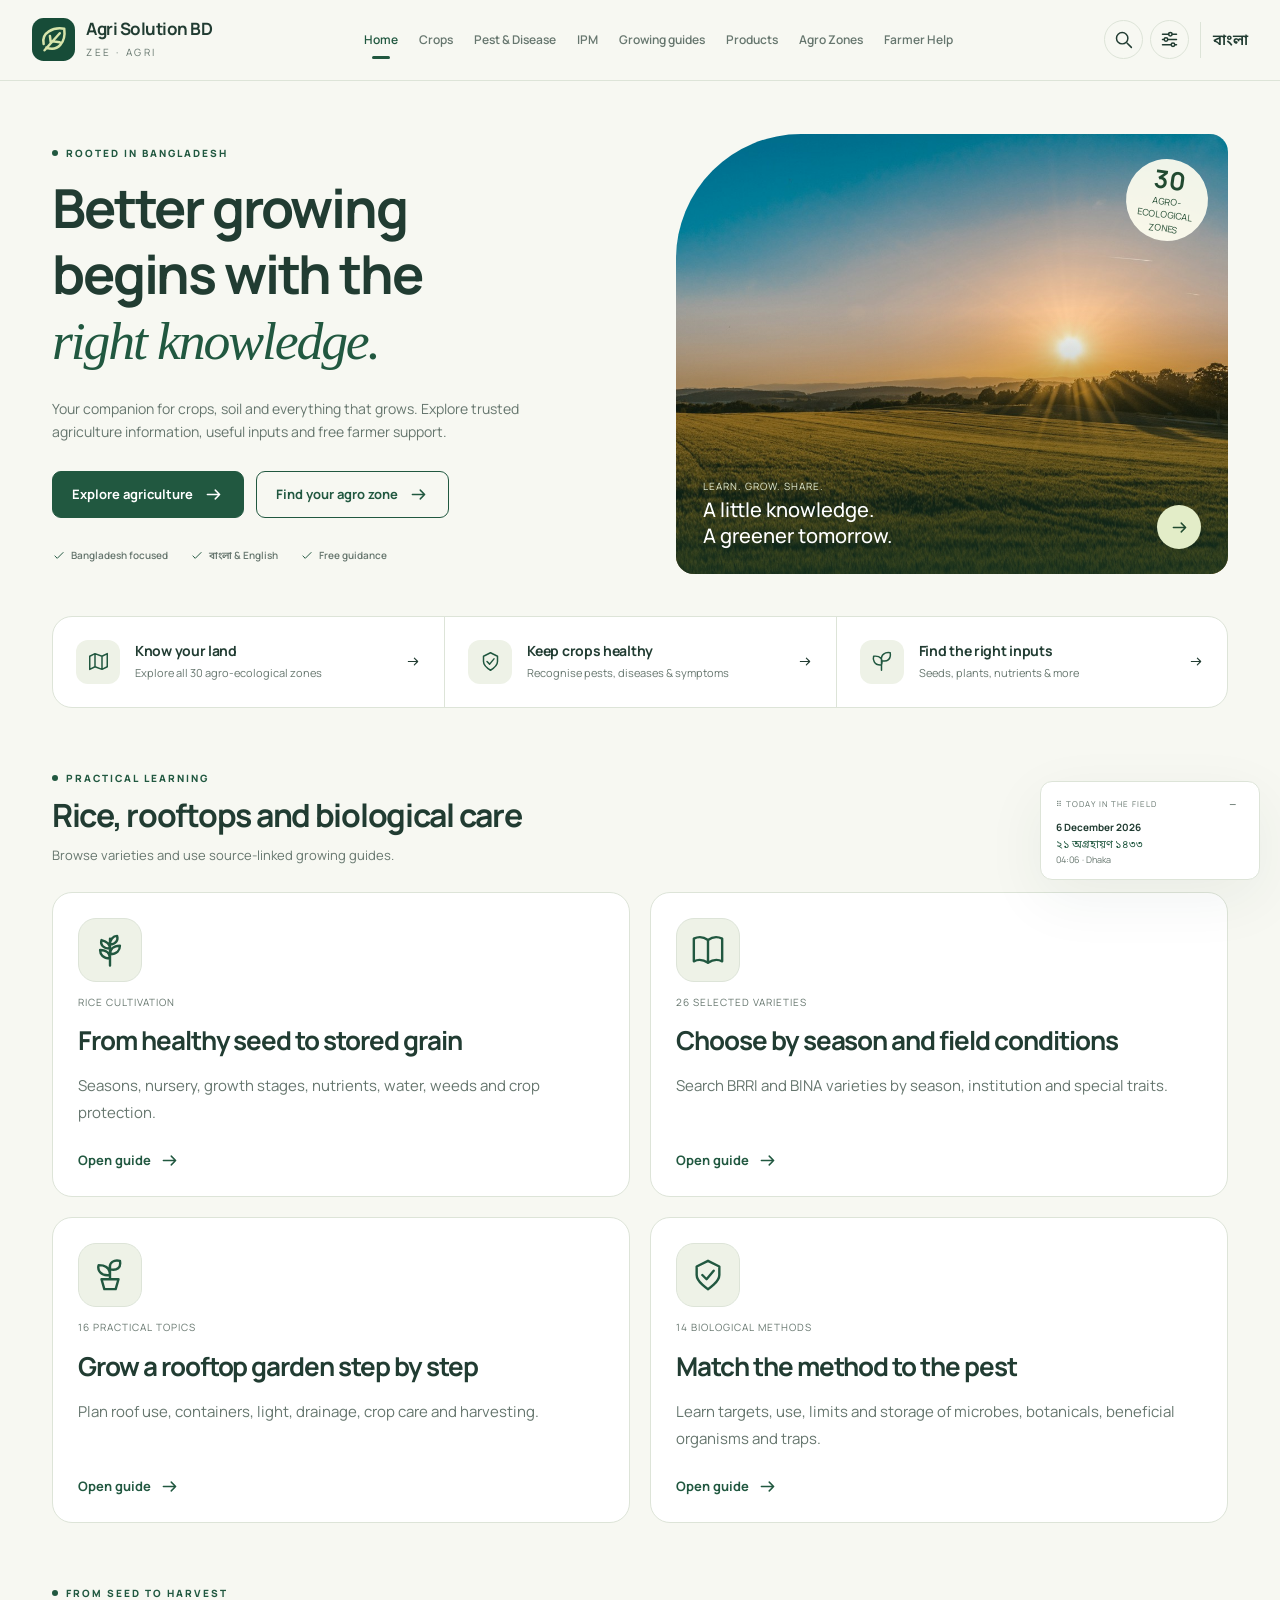
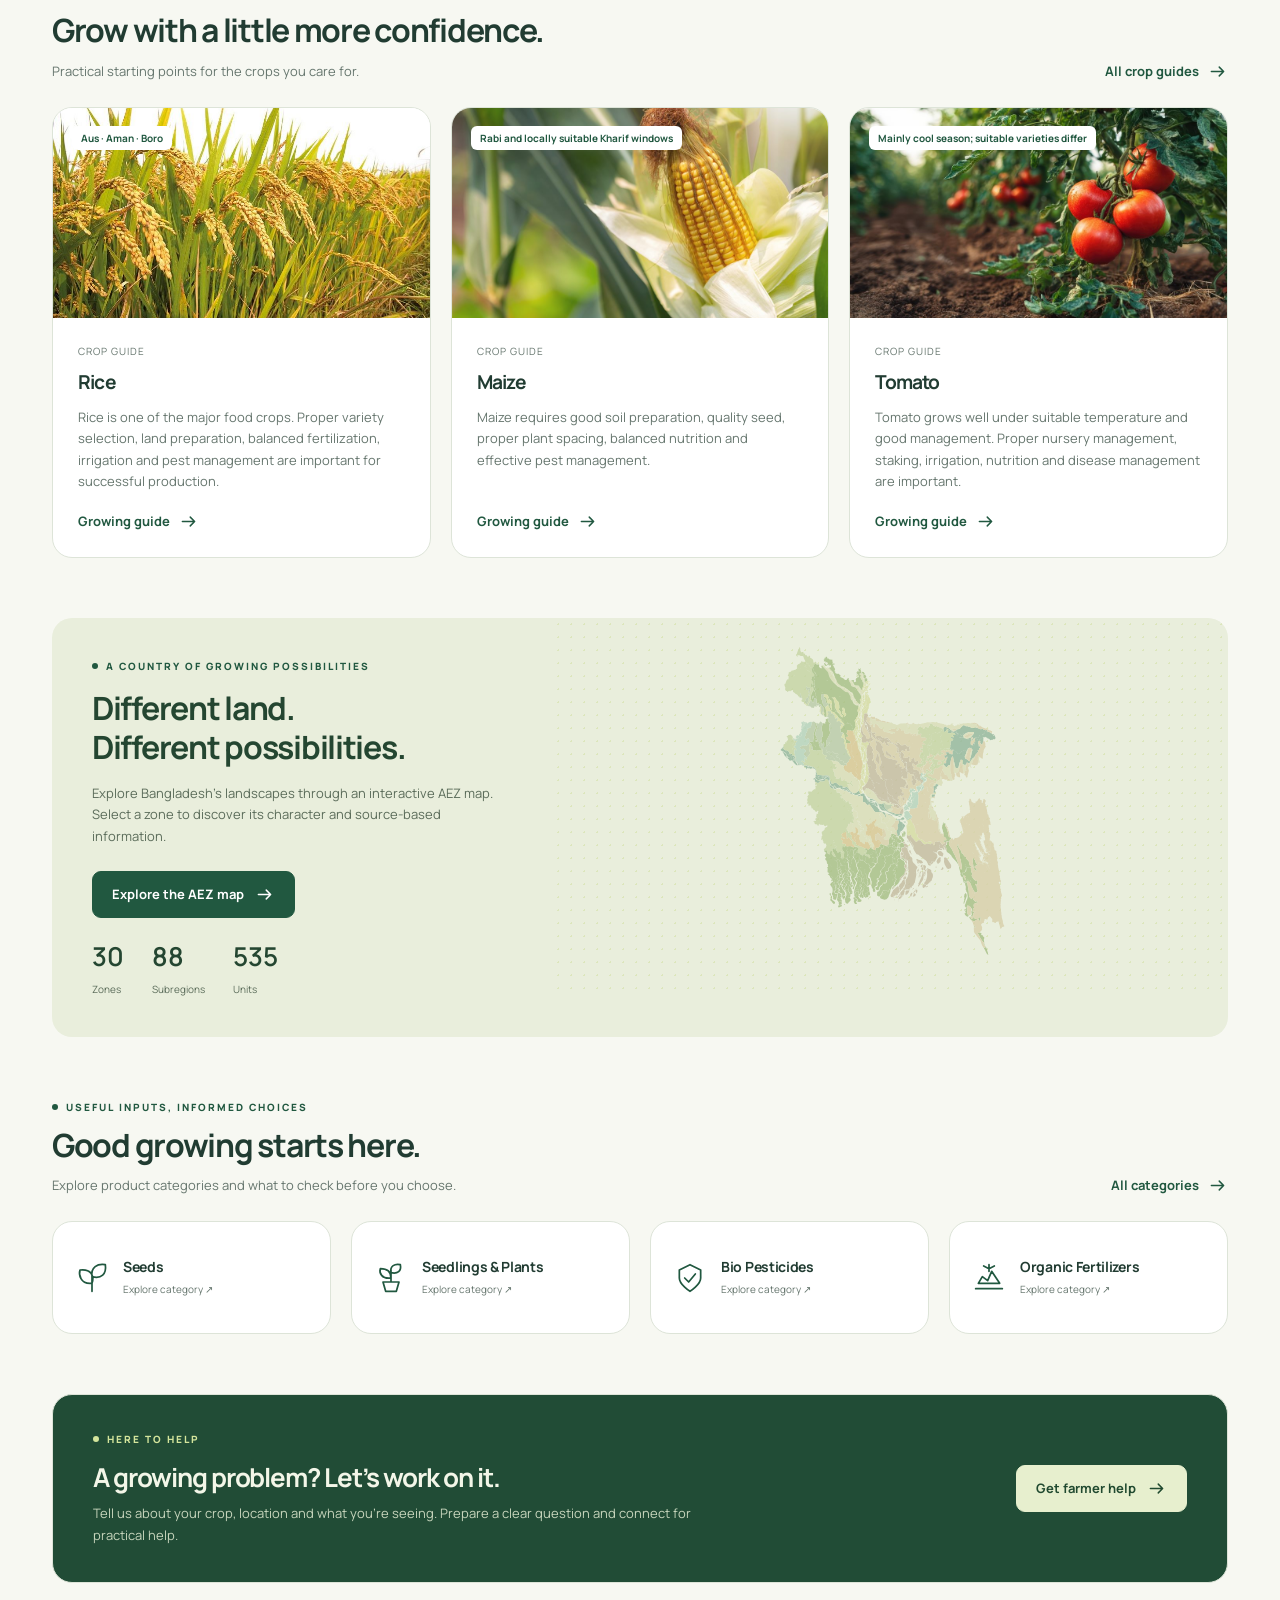
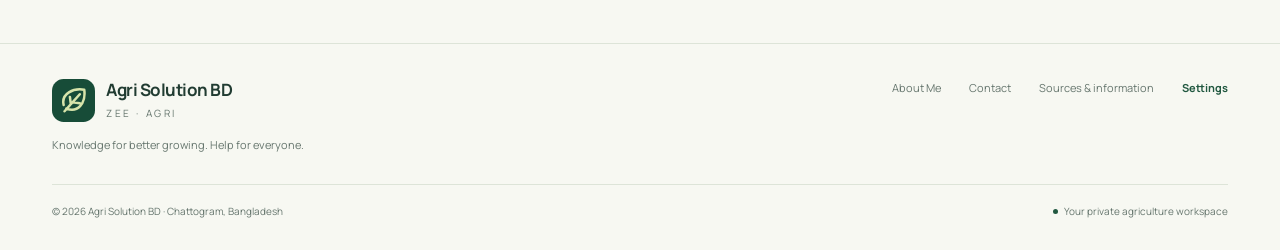
==== commit c6b03093: "Add rice variety search, rooftop gardening and biological management guides" ====
--- a/index.html
+++ b/index.html
@@ -1,3 +1,5 @@
 <!doctype html>
-<html lang="en"><head><meta charset="utf-8"><meta name="viewport" content="width=device-width,initial-scale=1"><meta name="theme-color" content="#174c38"><meta name="robots" content="noindex,nofollow"><meta name="description" content="Agri Solution BD — bilingual agriculture knowledge, Bangladesh AEZ explorer and free farmer help."><title>Agri Solution BD · Zee Agri</title><link rel="icon" href="assets/leaf.svg"><link rel="stylesheet" href="style.css?v=20261109-library"><script>try{document.documentElement.dataset.theme=localStorage.getItem('zeeAgriTheme')||'light'}catch(e){}</script></head>
-<body><a class="skip" href="#main">Skip to content / মূল বিষয়বস্তু</a><header id="header"></header><main id="main" tabindex="-1"></main><footer id="footer"></footer><aside id="date-widget"></aside><dialog id="search-dialog"></dialog><dialog id="settings-dialog"></dialog><div id="toast" role="status" aria-live="polite"></div><script src="cropData.js?v=20261109-library"></script><script src="productData.js?v=20261109-library"></script><script src="pestData.js?v=20261109-library"></script><script src="data.js?v=20261109-library"></script><script src="libraryData.js?v=20261109-library"></script><script src="app.js?v=20261109-library"></script></body></html>
+<html lang="en"><head><meta charset="utf-8"><meta name="viewport" content="width=device-width,initial-scale=1"><meta name="theme-color" content="#174c38"><meta name="robots" content="noindex,nofollow"><meta name="description" content="Agri Solution BD — bilingual agriculture knowledge, Bangladesh AEZ explorer and free farmer help."><title>Agri Solution BD · Zee Agri</title><link rel="icon" href="assets/leaf.svg"><link rel="stylesheet" href="style.css?v=20261109-learning"><script>try{document.documentElement.dataset.theme=localStorage.getItem('zeeAgriTheme')||'light'}catch(e){}</script></head>
+<body><a class="skip" href="#main">Skip to content / মূল বিষয়বস্তু</a><header id="header"></header><main id="main" tabindex="-1"></main><footer id="footer"></footer><aside id="date-widget"></aside><dialog id="search-dialog"></dialog><dialog id="settings-dialog"></dialog><div id="toast" role="status" aria-live="polite"></div><script src="cropData.js?v=20261109-learning"></script><script src="productData.js?v=20261109-learning"></script><script src="pestData.js?v=20261109-learning"></script><script src="data.js?v=20261109-learning"></script><script src="libraryData.js?v=20261109-learning"></script><script src="guideData.js?v=20261109-learning"></script>
+<script src="learningData.js?v=20261109-learning"></script>
+<script src="app.js?v=20261109-learning"></script></body></html>
--- a/style.css
+++ b/style.css
@@ -23,3 +23,14 @@
  html{scroll-padding-top:95px}.wrap{padding:0 16px}.topbar{padding:10px 12px}.brand{gap:7px}.brand strong{font-size:13px}.brand img{width:32px;height:32px}.actions{gap:4px}.actions .icon-button{width:44px;height:44px;min-width:44px;min-height:44px}.lang-button{min-height:44px;padding-left:7px}.topbar nav{gap:4px 10px}.topbar nav a{min-height:44px;padding:10px 8px}.card p,.detail-layout p,.list,.fact strong,.page-top p{font-size:15px;line-height:1.8}.card-pad,.pest-card .card-pad{padding:20px}.mini-label,.eyebrow{font-size:11px}.tag{font-size:11px}.btn,.pill{min-height:44px}.btn{font-size:14px}.toolbar{align-items:stretch}.toolbar input,.toolbar select,input.input,select,textarea{font-size:16px;min-height:46px}.toolbar input{flex:1 1 100%;min-width:0}.pill-group{width:100%;gap:7px}.pill{padding:9px 12px;font-size:13px;white-space:normal}.library-overview{gap:8px}.library-overview span{font-size:12px;padding:9px 10px}.plant-photo{height:250px}.plant-views{grid-template-columns:1fr}.plant-views img{height:auto;max-height:360px}.plant-detail-photo{max-height:420px}.library-sources{font-size:13px}.library-sources a{min-height:36px}.hero-copy h1{font-size:clamp(31px,9vw,40px)}.hero-buttons{gap:10px}.hero-proof{flex-wrap:wrap;gap:12px}.section-head{flex-wrap:wrap}.section-head .link{max-width:none}.grid.four{grid-template-columns:repeat(2,minmax(0,1fr))}.category-card{padding:16px}.category-card h3{font-size:14px;overflow-wrap:anywhere}.form-card{padding:18px}.form-actions{flex-wrap:wrap}.form-actions .btn{flex:1 1 auto}.settings-row{flex-wrap:wrap;gap:10px}.settings-row select{width:100%}.zone-list{grid-template-columns:1fr}.zone-button{font-size:13px;min-height:48px;align-items:center}.map-tools .icon-button{width:44px;height:44px}.map-viewport{height:420px}.footer-links a,.footer-links button{min-height:44px;display:inline-flex;align-items:center}.footer-bottom{font-size:12px}.contact-row{padding:16px;min-width:0}.contact-row>*{min-width:0}.contact-row strong{font-size:14px}.contact-row small{font-size:12px}.contact-row a{overflow-wrap:anywhere}.dialog-body{padding:18px}dialog{max-height:85dvh}.mobile-help{font-size:12px;min-height:50px}#date-widget{position:relative;inset:auto!important;margin:16px 16px 80px;width:auto;max-width:calc(100% - 32px);z-index:1;box-shadow:none}#date-widget.collapsed{width:auto}#date-widget .date-handle{min-height:32px;font-size:10px}#date-widget .date-handle button{height:44px;width:44px}#footer{padding-bottom:15px}.date-content{font-size:12px}
 }
 @media(max-width:380px){.brand strong{font-size:12px;max-width:94px;white-space:normal}.brand small{font-size:7px}.brand img{width:28px;height:28px}.topbar{gap:5px}.actions{gap:2px}.lang-button{font-size:11px}.grid.four{grid-template-columns:1fr}.category-card{min-height:90px;flex-direction:row;align-items:center}.plant-photo{height:220px}}
+
+/* Full cultivation and diagnostic guides. */
+.guide-section p{font-size:16px;line-height:1.95;white-space:pre-line}.guide-section h2{font-size:23px;line-height:1.45;margin-bottom:16px}.guide-gallery figure,.crop-guide-figure{margin:0}.guide-gallery figure+figure{border-top:1px solid var(--line)}.guide-gallery img{display:block;width:100%;height:460px;object-fit:contain;background:#f0f3ec}.photo-credit{font-size:11px;line-height:1.65;color:var(--muted);padding:12px 18px;overflow-wrap:anywhere}.photo-credit a{text-decoration:underline}.photo-context{padding:0 20px 18px;font-size:13px!important;color:var(--muted)}.guide-note{margin-top:20px!important;padding-top:16px;border-top:1px solid var(--line);font-size:14px!important;color:var(--muted)}.label-note{background:var(--soft);padding:20px;margin-top:22px;border-left:3px solid var(--green);border-radius:8px}.label-note h3{font-size:16px}.label-note p{font-size:14px;line-height:1.85}.guide-related{display:grid;gap:10px;margin-top:20px}.guide-related a{padding:12px 14px;border:1px solid var(--line);border-radius:8px;min-height:44px;line-height:1.6}.guide-index{padding-left:22px;font-size:14px;line-height:1.7}.guide-index li{padding-bottom:10px}.pest-guide-card{display:flex;flex-direction:column;height:100%;align-self:stretch;color:inherit}.pest-guide-card:hover{border-color:var(--green);box-shadow:0 8px 26px #153b1510}.pest-guide-card .card-pad{display:flex;flex-direction:column;flex:1}.pest-guide-card .link{margin-top:auto;padding-top:20px}.pest-guide-card .pest-image{height:260px;background:#f0f3ec}.pest-guide-card .pest-image img{height:100%;width:100%;object-fit:contain}.pest-summary{display:-webkit-box;-webkit-line-clamp:3;-webkit-box-orient:vertical;overflow:hidden}.pest-guide-card h3{font-size:21px;line-height:1.45}.guide-gallery a:focus-visible{outline:3px solid var(--green);outline-offset:-3px}a:focus-visible,button:focus-visible{outline:3px solid var(--green);outline-offset:3px}
+@media(max-width:700px){.guide-gallery img{height:300px}.pest-guide-card .pest-image{height:260px}.guide-section h2{font-size:21px}.guide-section p{font-size:16px;line-height:1.95}.photo-credit{font-size:12px}.label-note{padding:16px}.guide-related a{font-size:15px}.guide-index{font-size:15px}.guide-section{padding:22px 20px}}
+
+/* Rice selection, rooftop learning and biological management. */
+.variety-metrics{display:grid;gap:16px;margin:22px 0}.variety-metrics div{padding-top:14px;border-top:1px solid var(--line)}.variety-metrics dt{font-size:13px;font-weight:700;color:var(--green)}.variety-metrics dd{font-size:16px;line-height:1.8;margin:6px 0 0}
+.learning-cards{gap:20px}.learning-topic{display:flex;flex-direction:column;align-items:flex-start;gap:12px;min-width:0}.learning-topic h3{font-size:26px;line-height:1.45;margin:0}.learning-topic p{font-size:15px;line-height:1.8;margin:0 0 12px}.learning-topic .link{margin-top:auto}.learning-topic:hover,.variety-card:hover,.bio-card:hover{border-color:var(--green);box-shadow:0 9px 28px #1948300d}.topic-symbol{height:64px;width:64px;display:inline-flex;align-items:center;justify-content:center;flex-shrink:0;color:var(--green);background:var(--soft);border:1px solid var(--line);border-radius:18px}.topic-symbol .icon{height:34px;width:34px}.topic-symbol.small{height:45px;width:45px;border-radius:13px}.topic-symbol.small .icon{height:26px;width:26px}.learning-reference{margin-top:28px}.learning-reference p{max-width:850px;font-size:15px;line-height:1.85}.rice-intro{margin-bottom:24px}.rice-intro p{max-width:900px;font-size:15px;line-height:1.85}.rice-filters{display:grid;grid-template-columns:1.6fr 1fr 1.3fr 1fr;gap:16px;margin:24px 0 20px}.rice-filters>div{min-width:0}.rice-filters label{display:block;font-size:13px;font-weight:700;margin:0 0 8px;color:var(--green)}.rice-filters input,.rice-filters select{width:100%;min-width:0;max-width:100%;height:48px;font-size:15px}.variety-card,.bio-card{display:flex;flex-direction:column;align-items:flex-start;min-width:0;gap:12px}.variety-card h2,.bio-card h2{font-size:24px;line-height:1.5;margin:0}.variety-card p,.bio-card p{font-size:15px;line-height:1.8;margin:0}.variety-heading{display:flex;align-items:center;gap:12px;margin-bottom:6px}.variety-tags{display:flex;flex-wrap:wrap;gap:7px;margin:4px 0 12px}.soft-tag{display:inline-flex;border:1px solid var(--line);border-radius:6px;padding:5px 8px;font-size:11px;line-height:1.6;color:var(--muted)}.variety-duration{color:var(--green);font-weight:700}.variety-card .link,.bio-card .link{margin-top:auto;padding-top:15px}.roof-overview{display:grid;grid-template-columns:240px minmax(0,1fr);align-items:center;gap:28px;margin-bottom:28px}.roof-overview h2{font-size:28px;line-height:1.5;margin:10px 0}.roof-overview p{font-size:15px;line-height:1.85}.roof-sketch{height:210px;background:var(--soft);border-radius:18px;display:flex;gap:10px;align-items:center;justify-content:center;border-bottom:12px solid var(--green)}.roof-sketch span{display:inline-flex;border:2px solid var(--line);border-radius:8px 8px 16px 16px;background:var(--panel);padding:7px 3px;margin-top:45px}.roof-sketch .icon{color:var(--green);height:60px;width:38px}.roof-sketch span:nth-child(2){margin-top:15px}.roof-sketch span:nth-child(4){margin-top:30px}.roof-layout{display:grid;grid-template-columns:280px minmax(0,1fr);gap:24px;align-items:start}.guide-contents h2{font-size:21px}.guide-contents ol{padding-left:20px;margin:18px 0 0}.guide-contents li{margin:0 0 10px;color:var(--muted)}.guide-contents button{border:0;background:none;color:var(--green);text-align:left;font-size:14px;line-height:1.65;padding:6px 2px;cursor:pointer}.roof-layout .guide-section{scroll-margin-top:110px}.learning-lead{font-size:15px;line-height:1.85;margin:15px 0 24px;max-width:850px}.roof-crops .crop-card .crop-art{height:180px}.bio-principles{margin-bottom:24px}.bio-principles h2{font-size:20px;margin-bottom:14px;line-height:1.5}.bio-principles p{font-size:15px;line-height:1.85}.learning-toolbar select{min-width:230px;max-width:100%}.learning-toolbar input{flex:1}.learning-shortcuts{display:flex;flex-wrap:wrap;gap:10px;padding:16px 20px;margin:0 0 24px;background:var(--soft);border-radius:10px}.learning-shortcuts .link{font-size:14px;line-height:1.7;padding:5px 0}.learning-shortcuts a+a{margin-left:14px}.topic-count{color:var(--muted);font-size:13px}
+@media(min-width:961px) and (max-width:1100px){.topbar{flex-wrap:wrap;justify-content:space-between;gap:10px}.actions{margin-left:auto}.menu-button{display:inline-flex}nav{display:none;flex-basis:100%;order:3;flex-wrap:wrap;justify-content:start;gap:10px 24px;padding:10px 0 6px}nav.open{display:flex}nav a{font-size:13px;min-height:44px;padding:10px 3px}}
+@media(max-width:960px){.rice-filters{grid-template-columns:repeat(2,minmax(0,1fr))}.roof-layout{grid-template-columns:1fr}.guide-contents ol{columns:2;column-gap:35px}.guide-contents li{break-inside:avoid}.roof-overview{grid-template-columns:180px minmax(0,1fr)}.roof-sketch{height:190px;gap:4px}.roof-sketch .icon{width:30px}.learning-topic h3{font-size:24px}}
+@media(max-width:700px){.learning-topic{gap:12px}.learning-topic h3{font-size:24px}.learning-topic p,.variety-card p,.bio-card p{font-size:16px;line-height:1.85}.learning-cards{grid-template-columns:1fr;gap:16px}.rice-filters{gap:14px 12px}.rice-filters>div:first-child{grid-column:1/-1}.rice-filters input,.rice-filters select{font-size:16px;min-height:48px}.rice-filters label{font-size:14px}.variety-tags{gap:7px}.soft-tag{font-size:12px}.variety-card h2,.bio-card h2{font-size:23px}.roof-overview{grid-template-columns:1fr;gap:20px}.roof-sketch{height:165px}.roof-sketch .icon{height:50px;width:38px}.roof-overview h2{font-size:25px}.guide-contents ol{columns:1}.guide-contents button{font-size:15px;min-height:44px}.guide-contents li{margin-bottom:3px}.roof-layout{gap:20px}.learning-toolbar{display:flex;flex-wrap:wrap}.learning-toolbar input,.learning-toolbar select{width:100%;flex:1 1 100%;font-size:16px;min-height:48px}.bio-principles{grid-template-columns:1fr}.learning-shortcuts{display:flex;flex-direction:column;gap:8px}.learning-shortcuts a+a{margin-left:0}.roof-crops .crop-card .crop-art{height:200px}.roof-layout .guide-section{scroll-margin-top:90px}}
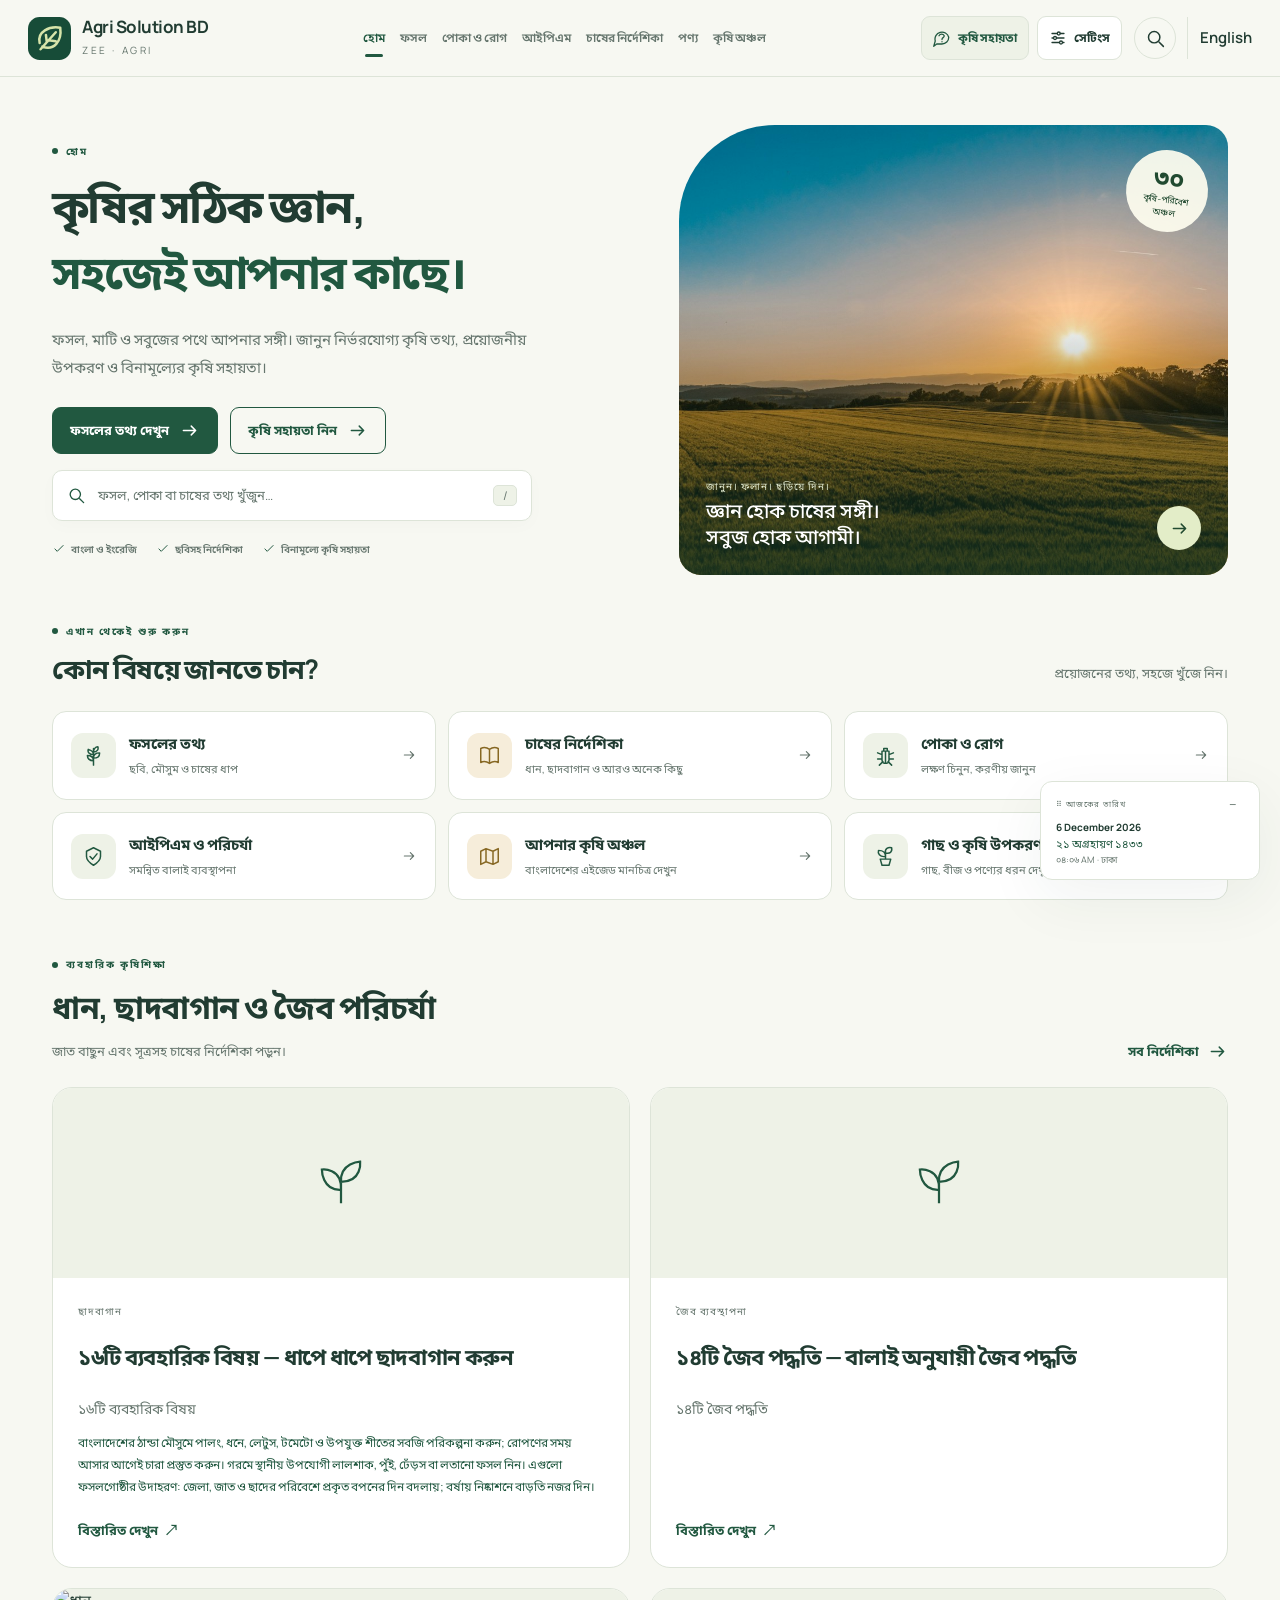
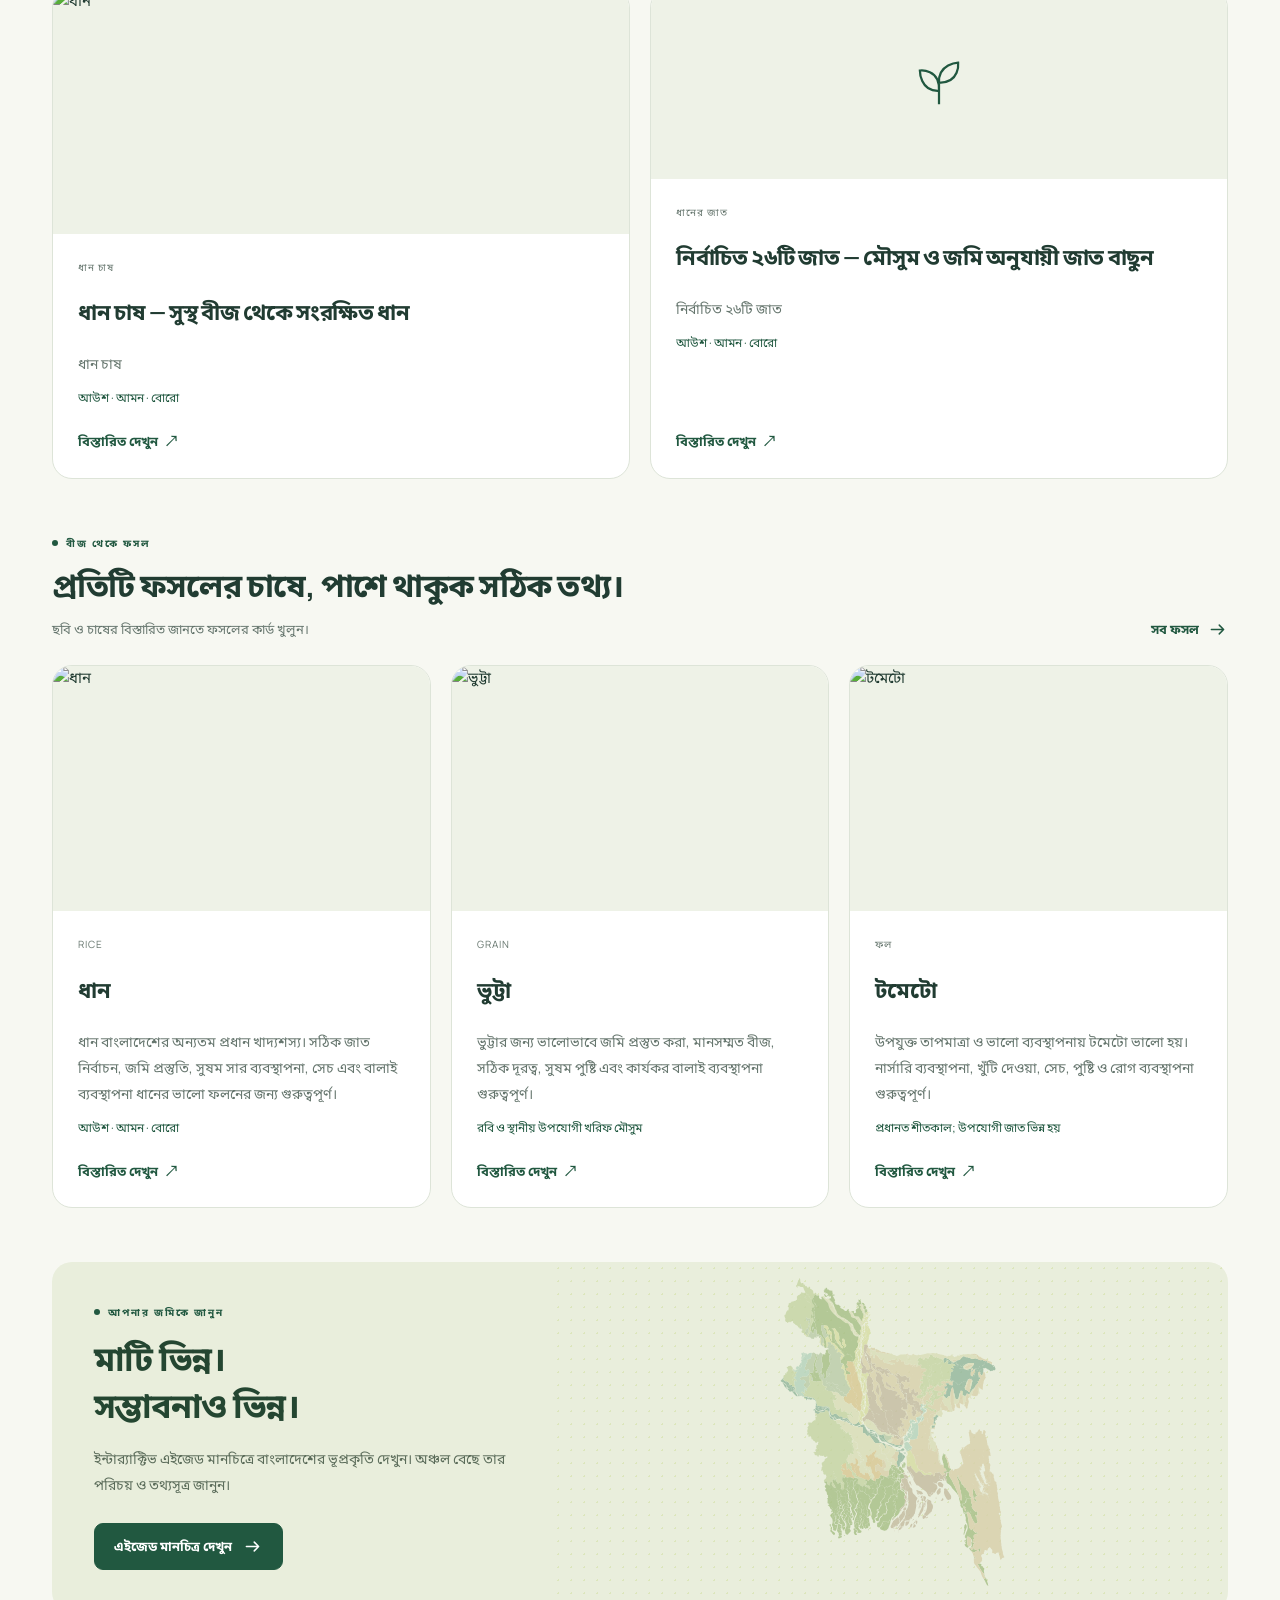
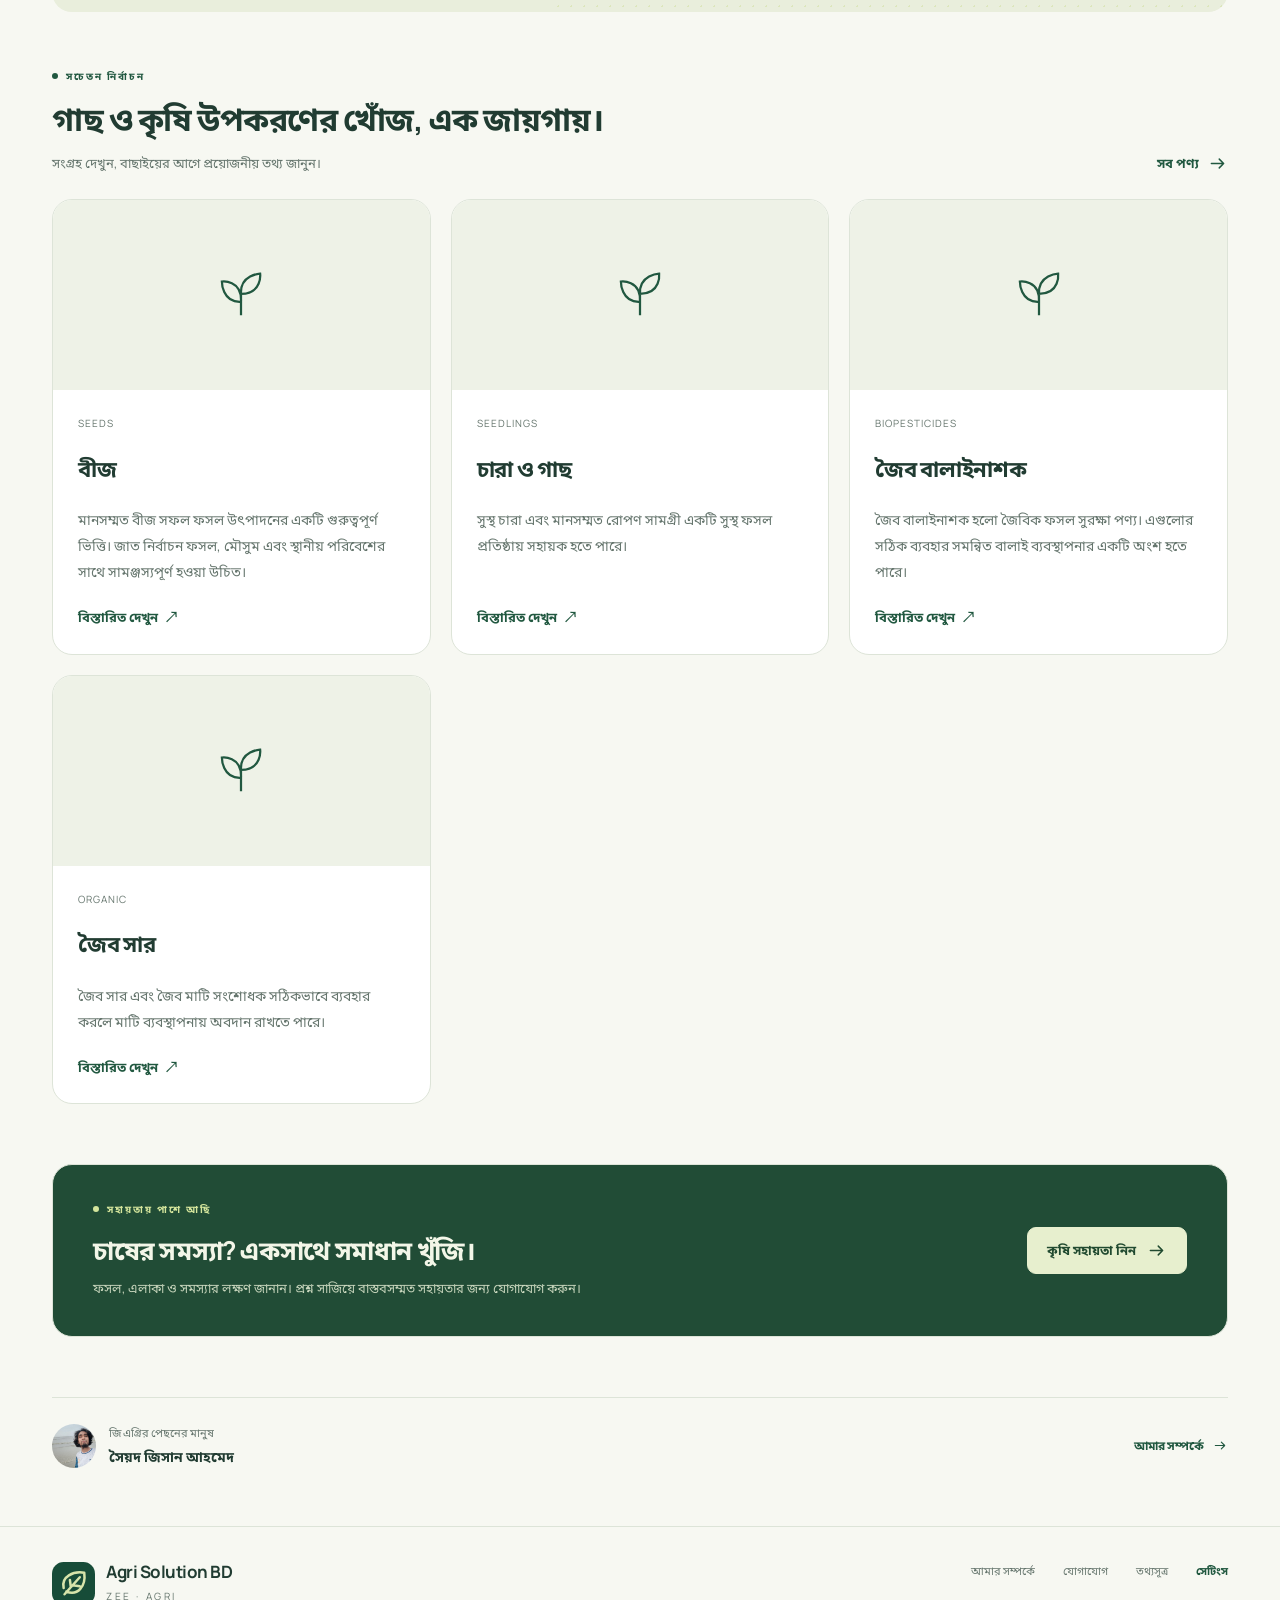
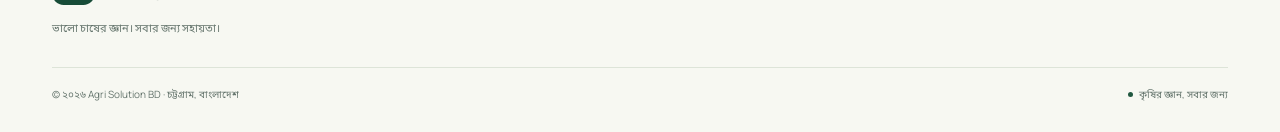
==== commit 61348623: "Connect published Studio content and simplify Zee Agri home" ====
--- a/index.html
+++ b/index.html
@@ -1,5 +1,5 @@
 <!doctype html>
-<html lang="en"><head><meta charset="utf-8"><meta name="viewport" content="width=device-width,initial-scale=1"><meta name="theme-color" content="#174c38"><meta name="robots" content="noindex,nofollow"><meta name="description" content="Agri Solution BD — bilingual agriculture knowledge, Bangladesh AEZ explorer and free farmer help."><title>Agri Solution BD · Zee Agri</title><link rel="icon" href="assets/leaf.svg"><link rel="stylesheet" href="style.css?v=20261109-learning"><script>try{document.documentElement.dataset.theme=localStorage.getItem('zeeAgriTheme')||'light'}catch(e){}</script></head>
-<body><a class="skip" href="#main">Skip to content / মূল বিষয়বস্তু</a><header id="header"></header><main id="main" tabindex="-1"></main><footer id="footer"></footer><aside id="date-widget"></aside><dialog id="search-dialog"></dialog><dialog id="settings-dialog"></dialog><div id="toast" role="status" aria-live="polite"></div><script src="cropData.js?v=20261109-learning"></script><script src="productData.js?v=20261109-learning"></script><script src="pestData.js?v=20261109-learning"></script><script src="data.js?v=20261109-learning"></script><script src="libraryData.js?v=20261109-learning"></script><script src="guideData.js?v=20261109-learning"></script>
+<html lang="bn"><head><meta charset="utf-8"><meta name="viewport" content="width=device-width,initial-scale=1"><meta name="theme-color" content="#174c38"><meta name="robots" content="noindex,nofollow"><meta name="description" content="Agri Solution BD — bilingual agriculture knowledge, Bangladesh AEZ explorer and free farmer help."><title>Agri Solution BD · Zee Agri</title><link rel="icon" href="assets/leaf.svg"><link rel="stylesheet" href="style.css?v=20261115-home"><script>try{document.documentElement.dataset.theme=localStorage.getItem('zeeAgriTheme')||'light'}catch(e){}</script></head>
+<body><a class="skip" href="#main">Skip to content / মূল বিষয়বস্তু</a><header id="header"></header><main id="main" tabindex="-1"></main><footer id="footer"></footer><aside id="date-widget"></aside><dialog id="search-dialog" aria-labelledby="search-title"></dialog><dialog id="settings-dialog" aria-labelledby="settings-title"></dialog><div id="toast" role="status" aria-live="polite"></div><script src="cropData.js?v=20261109-learning"></script><script src="productData.js?v=20261109-learning"></script><script src="pestData.js?v=20261109-learning"></script><script src="data.js?v=20261109-learning"></script><script src="libraryData.js?v=20261109-learning"></script><script src="guideData.js?v=20261109-learning"></script>
 <script src="learningData.js?v=20261109-learning"></script>
-<script src="app.js?v=20261109-learning"></script></body></html>
+<script src="app.js?v=20261115-home"></script><script src="cms-config.js?v=20261115-sync"></script><script src="cms-public.js?v=20261115-sync"></script></body></html>
--- a/style.css
+++ b/style.css
@@ -34,3 +34,19 @@
 @media(min-width:961px) and (max-width:1100px){.topbar{flex-wrap:wrap;justify-content:space-between;gap:10px}.actions{margin-left:auto}.menu-button{display:inline-flex}nav{display:none;flex-basis:100%;order:3;flex-wrap:wrap;justify-content:start;gap:10px 24px;padding:10px 0 6px}nav.open{display:flex}nav a{font-size:13px;min-height:44px;padding:10px 3px}}
 @media(max-width:960px){.rice-filters{grid-template-columns:repeat(2,minmax(0,1fr))}.roof-layout{grid-template-columns:1fr}.guide-contents ol{columns:2;column-gap:35px}.guide-contents li{break-inside:avoid}.roof-overview{grid-template-columns:180px minmax(0,1fr)}.roof-sketch{height:190px;gap:4px}.roof-sketch .icon{width:30px}.learning-topic h3{font-size:24px}}
 @media(max-width:700px){.learning-topic{gap:12px}.learning-topic h3{font-size:24px}.learning-topic p,.variety-card p,.bio-card p{font-size:16px;line-height:1.85}.learning-cards{grid-template-columns:1fr;gap:16px}.rice-filters{gap:14px 12px}.rice-filters>div:first-child{grid-column:1/-1}.rice-filters input,.rice-filters select{font-size:16px;min-height:48px}.rice-filters label{font-size:14px}.variety-tags{gap:7px}.soft-tag{font-size:12px}.variety-card h2,.bio-card h2{font-size:23px}.roof-overview{grid-template-columns:1fr;gap:20px}.roof-sketch{height:165px}.roof-sketch .icon{height:50px;width:38px}.roof-overview h2{font-size:25px}.guide-contents ol{columns:1}.guide-contents button{font-size:15px;min-height:44px}.guide-contents li{margin-bottom:3px}.roof-layout{gap:20px}.learning-toolbar{display:flex;flex-wrap:wrap}.learning-toolbar input,.learning-toolbar select{width:100%;flex:1 1 100%;font-size:16px;min-height:48px}.bio-principles{grid-template-columns:1fr}.learning-shortcuts{display:flex;flex-direction:column;gap:8px}.learning-shortcuts a+a{margin-left:0}.roof-crops .crop-card .crop-art{height:200px}.roof-layout .guide-section{scroll-margin-top:90px}}
+
+
+/* Clear home navigation and a visible Settings action on every screen. */
+.topbar{max-width:1440px;gap:22px;padding:16px 28px}.topbar nav{gap:15px}.header-controls{display:flex;align-items:center;gap:12px;flex-shrink:0}.header-service-links{display:flex;align-items:center;gap:8px}.header-help,.settings-button{display:inline-flex;align-items:center;justify-content:center;gap:7px;min-height:42px;border:1px solid var(--line);border-radius:9px;padding:9px 11px;font-size:12px;line-height:1.5;font-weight:700;white-space:nowrap}.header-help{background:var(--soft);color:var(--green)}.header-help:hover,.header-help[aria-current=page]{background:var(--green);border-color:var(--green);color:var(--panel)}.settings-button{background:var(--panel);color:var(--text)}.settings-button:hover{background:var(--soft);border-color:var(--green)}.header-service-links .icon{width:18px;height:18px}.topbar nav a{min-height:44px;display:inline-flex;align-items:center}.actions .icon-button{min-height:42px;min-width:42px}.header-controls .lang-button{min-height:42px}.home-page .hero{padding-top:48px;gap:50px}.home-page .hero-copy h1{font-size:clamp(42px,4.4vw,65px);line-height:1.14;letter-spacing:-.055em}.home-page:lang(bn) .hero-copy h1{font-size:clamp(35px,3.6vw,51px);line-height:1.42;letter-spacing:-.035em}.home-page .hero-copy h1 em{font-family:inherit;font-style:normal;font-weight:700}.home-page .hero-copy>p{font-size:15px;line-height:1.9;max-width:510px;margin:22px 0 24px}.home-page .hero-image{height:450px;border-radius:96px 22px 22px 22px}.home-page .hero-buttons .btn{min-height:46px;font-size:13px;padding:12px 17px}.home-search{width:100%;max-width:480px;display:flex;align-items:center;gap:12px;text-align:left;color:var(--muted);background:var(--panel);border:1px solid var(--line);padding:13px 14px;border-radius:10px;min-height:51px;margin-top:16px;font-size:13px;line-height:1.6;box-shadow:0 5px 18px #203c3005}.home-search:hover{border-color:var(--green);color:var(--text)}.home-search .icon{color:var(--green);width:19px;height:19px}.home-search span{flex:1}.home-search kbd{font:inherit;font-size:12px;border:1px solid var(--line);background:var(--soft);border-radius:5px;min-width:24px;text-align:center}.home-page .hero-proof{flex-wrap:wrap;gap:10px 19px;margin-top:20px;font-size:10px}.home-page .hero-proof span:last-child{display:flex}.home-explore{padding-top:48px}.home-explore-head{display:flex;align-items:flex-end;justify-content:space-between;gap:25px;margin-bottom:22px}.home-explore-head .eyebrow{margin-bottom:9px}.home-explore-head h2{font-size:27px;line-height:1.5;letter-spacing:-.025em}.home-explore-head>span{font-size:13px;color:var(--muted);padding-bottom:5px}.home-shortcuts{display:grid;grid-template-columns:repeat(3,minmax(0,1fr));gap:12px}.home-shortcut{display:flex;align-items:center;gap:13px;border:1px solid var(--line);border-radius:14px;background:var(--panel);padding:20px 18px;min-width:0;transition:border-color .16s,transform .16s,box-shadow .16s}.home-shortcut:hover{border-color:var(--green);transform:translateY(-2px);box-shadow:var(--shadow)}.home-shortcut-icon{display:grid;place-items:center;flex-shrink:0;width:45px;height:45px;background:var(--soft);border-radius:12px;color:var(--green)}.home-shortcut:nth-child(2) .home-shortcut-icon,.home-shortcut:nth-child(5) .home-shortcut-icon{background:#f6edda;color:#876824}:root[data-theme=dark] .home-shortcut:nth-child(2) .home-shortcut-icon,:root[data-theme=dark] .home-shortcut:nth-child(5) .home-shortcut-icon{background:#3d3824;color:#e0c98c}.home-shortcut>span:nth-child(2){min-width:0}.home-shortcut strong{display:block;font-size:15px;line-height:1.6}.home-shortcut small{display:block;font-size:11px;line-height:1.7;color:var(--muted);margin-top:4px}.home-shortcut>.icon{width:16px;height:16px;margin-left:auto;color:var(--muted)}.home-page .section{padding-top:56px}.home-page .section-head h2{font-size:clamp(24px,2.5vw,33px);line-height:1.5}.home-page .learning-topic h3{font-size:23px}.home-page .aez-banner{margin-top:54px}.home-page .aez-banner .content{padding:42px}.home-page .aez-banner .content h2{font-size:34px}.home-page .aez-banner .content p{font-size:14px;line-height:1.9;max-width:500px}.home-page .learning-home .cms-grid{grid-template-columns:repeat(2,minmax(0,1fr))}.home-author{display:flex;align-items:center;gap:13px;border-top:1px solid var(--line);padding:0 0 38px;margin-top:4px;padding-top:26px}.home-author>img{width:44px;height:44px;border-radius:50%;object-fit:cover;background:var(--soft)}.home-author small{display:block;color:var(--muted);font-size:11px}.home-author strong{display:block;font-size:14px;margin-top:3px}.home-author-link{display:inline-flex;align-items:center;gap:8px;margin-left:auto;color:var(--green);font-size:12px;font-weight:700}.home-author-link .icon{width:16px}.cms-studio-link{padding:18px 0 0;border-top:1px solid var(--line);margin-top:20px}.cms-studio-link .btn{width:100%}.cms-studio-link p{font-size:12px;line-height:1.8;margin-top:10px}
+@media(max-width:1260px){.topbar{flex-wrap:wrap;justify-content:space-between;gap:12px 20px}.header-controls{margin-left:auto}.menu-button{display:inline-flex}.topbar nav{display:none;flex-basis:100%;order:3;flex-wrap:wrap;justify-content:start;gap:8px 24px;padding:10px 0 4px}.topbar nav.open{display:flex}.topbar nav a{font-size:13px;padding:8px 4px}.home-page .hero{gap:32px}.home-page .hero-image{height:420px}.home-shortcut{padding:18px 15px;gap:11px}.home-shortcut strong{font-size:14px}.home-shortcut small{font-size:11px}.home-shortcut-icon{width:40px;height:40px}}
+@media(max-width:960px){.home-page .hero{gap:28px}.home-page .hero-copy h1{font-size:43px}.home-page:lang(bn) .hero-copy h1{font-size:35px}.home-page .hero-copy>p{font-size:14px}.home-page .hero-image{height:405px;border-top-left-radius:70px}.home-page .hero-buttons .btn{font-size:12px;padding:12px 13px}.home-shortcuts{grid-template-columns:repeat(2,minmax(0,1fr))}.home-explore-head{align-items:start}.home-explore-head>span{max-width:205px}.home-page .aez-banner .content{padding:32px}}
+@media(max-width:700px){html{scroll-padding-top:145px}.topbar{padding:11px 16px;gap:9px 10px}.topbar>.brand{order:1}.header-controls{display:contents}.header-controls .actions{order:2;margin-left:auto;gap:6px}.header-service-links{order:3;display:grid;grid-template-columns:1fr 1fr;flex-basis:100%;gap:9px}.header-help,.settings-button{min-height:42px;padding:9px 12px;font-size:13px;border-radius:9px}.header-service-links .icon{height:18px;width:18px}.topbar nav{order:4;display:none;grid-template-columns:repeat(2,minmax(0,1fr));gap:5px;padding:6px 0 2px}.topbar nav.open{display:grid}.topbar nav a{padding:10px 13px;background:var(--panel);border:1px solid var(--line);border-radius:8px;white-space:normal;line-height:1.7;min-height:45px;font-size:13px}.topbar nav a[aria-current=page]{background:var(--soft);border-color:var(--green)}.topbar nav a[aria-current=page]:after{display:none}.actions .icon-button{width:38px;height:38px;min-width:38px;min-height:38px}.header-controls .lang-button{min-height:38px;font-size:12px;padding-left:9px}.topbar .brand img{width:32px;height:32px}.topbar .brand strong{font-size:13px}.topbar .brand small{font-size:8px;letter-spacing:1.8px}.home-page .hero{padding-top:29px;gap:26px}.home-page .hero-copy h1{font-size:clamp(39px,10vw,51px);line-height:1.16;max-width:560px}.home-page:lang(bn) .hero-copy h1{font-size:clamp(30px,7.8vw,40px);line-height:1.45;max-width:560px}.home-page .hero-copy>p{font-size:15px;line-height:1.95;margin:17px 0 22px;max-width:none}.home-page .hero-buttons{display:grid;grid-template-columns:1fr 1fr;gap:10px}.home-page .hero-buttons .btn{font-size:13px;min-height:47px;padding:11px 10px}.home-search{max-width:none;margin-top:12px;font-size:13px;min-height:50px}.home-search kbd{display:none}.home-page .hero-proof{font-size:10px;gap:8px 14px;margin-top:18px}.home-page .hero-image{height:265px;border-radius:60px 17px 17px 17px}.home-page .image-note{left:23px;right:23px;bottom:22px}.home-page .image-note strong{font-size:20px}.home-page .image-badge{width:76px;height:76px;top:18px;right:18px}.home-explore{padding-top:35px}.home-explore-head{display:block;margin-bottom:17px}.home-explore-head h2{font-size:25px}.home-explore-head>span{display:block;margin-top:5px;font-size:12px;max-width:none}.home-shortcuts{gap:9px}.home-shortcut{align-items:start;flex-direction:column;padding:15px 13px;gap:11px;position:relative;border-radius:12px}.home-shortcut strong{font-size:14px;line-height:1.65}.home-shortcut small{font-size:11px;line-height:1.8}.home-shortcut-icon{width:39px;height:39px;border-radius:10px}.home-shortcut-icon .icon{height:22px;width:22px}.home-shortcut>.icon{position:absolute;top:26px;right:13px;width:14px}.home-page .section{padding-top:39px}.home-page .section-head{gap:10px;margin-bottom:19px}.home-page .section-head h2{font-size:25px;line-height:1.5}.home-page .section-head p{font-size:14px;line-height:1.85}.home-page .section-head .link{min-height:35px;font-size:12px}.home-page .learning-topic h3{font-size:23px}.home-page .learning-home .cms-grid{grid-template-columns:1fr}.home-page .aez-banner{margin-top:40px}.home-page .aez-banner .content{padding:28px}.home-page .aez-banner .content h2{font-size:29px}.home-page .aez-banner .content p{font-size:14px}.home-page .aez-banner .map-decoration{height:215px}.home-page .help-banner{margin-bottom:28px}.home-author{gap:11px;align-items:center;padding-top:22px;padding-bottom:29px}.home-author strong{font-size:13px}.home-author small{font-size:10px}.home-author-link{font-size:11px;max-width:86px;line-height:1.7;gap:4px}.home-author-link .icon{width:14px}.home-author>img{width:40px;height:40px}.home-page .hero-proof span:last-child{display:flex}}
+@media(max-width:380px){.topbar{padding:10px 12px}.topbar .brand strong{font-size:12px;max-width:110px}.topbar .brand img{width:28px;height:28px}.header-controls .actions{gap:4px}.actions .icon-button{min-width:34px;min-height:38px;width:34px;height:38px}.header-controls .lang-button{font-size:11px;margin-left:0;padding-left:7px}.home-page .hero-buttons{grid-template-columns:1fr}.home-page .hero-copy>p{font-size:14px}.home-page .hero-image{height:240px}.home-shortcut{padding:14px 11px}.home-shortcut strong{font-size:13px}.home-shortcut small{font-size:11px}.home-author-link{display:none}.home-explore-head h2{font-size:23px}}
+
+
+/* Published Studio cards and readable detail pages. */
+.cms-card{display:flex;flex-direction:column;min-width:0;color:inherit;overflow:hidden;transition:border-color .16s,box-shadow .16s}.cms-card:hover{border-color:var(--green);box-shadow:var(--shadow)}.cms-card-photo{height:245px;background:var(--soft);overflow:hidden}.cms-card-photo img{width:100%;height:100%;object-fit:cover}.cms-card .card-pad{display:flex;flex-direction:column;gap:10px;flex:1}.cms-card h3{font-size:22px;line-height:1.45}.cms-card p{font-size:14px;line-height:1.85}.cms-card .link{margin-top:auto;padding-top:12px}.cms-card-season{font-size:12px!important;color:var(--green)}.cms-photo-placeholder{display:grid;place-items:center;min-height:190px;background:var(--soft);color:var(--green)}.cms-list[data-cms-list=pests] .cms-card-photo{height:270px}.cms-list[data-cms-list=pests] .cms-card-photo img{object-fit:contain}.cms-gallery{display:grid;gap:20px}.cms-gallery figure{margin:0;overflow:hidden}.cms-gallery img{width:100%;height:450px;object-fit:contain;background:var(--soft)}.cms-field h2{font-size:23px;line-height:1.5;margin-bottom:15px}.cms-prose p{font-size:16px;line-height:1.95;overflow-wrap:anywhere}.cms-prose p+p{margin-top:16px}.cms-prose a,.cms-primary-credit{overflow-wrap:anywhere}.cms-prose a{color:var(--green);text-decoration:underline;text-underline-offset:3px}.cms-detail aside>.card>.link{display:flex;padding:12px 0;border-bottom:1px solid var(--line)}.cms-detail aside .btn{margin-top:20px}.cms-page-block{padding-top:25px;padding-bottom:20px}.cms-page-block .cms-gallery{max-width:850px}.cms-page-block .cms-field{max-width:1000px}.cms-primary-credit{padding:10px 2px 0;font-size:11px}.cms-zone h2{margin:12px 0 18px;font-size:24px;line-height:1.5}.cms-zone .cms-field{background:none;border:0;border-top:1px solid var(--line);border-radius:0;box-shadow:none;padding:17px 0}.cms-zone .cms-field h2{font-size:14px;line-height:1.7;margin:0 0 8px}.cms-zone .cms-prose p{font-size:14px;line-height:1.9}.cms-zone .cms-gallery img{height:220px}.cms-zone>.link{margin:15px 0 0;font-size:13px}.cms-zone .cms-updated{font-size:11px}.zone-detail>.cms-unavailable{padding:0}.zone-detail>.cms-unavailable .page-top{padding:10px 0}.zone-detail>.cms-unavailable h1{font-size:22px}.cms-search-count{padding:8px 10px}.cms-toolbar{align-items:stretch}.cms-toolbar select{max-width:230px}.cms-updated{font-size:12px}.home-page .cms-primary-credit+.home-explore{padding-top:30px}
+@media(max-width:700px){.cms-card-photo{height:250px}.cms-list[data-cms-list=pests] .cms-card-photo{height:280px}.cms-card h3{font-size:22px}.cms-card p{font-size:15px;line-height:1.9}.cms-card .card-pad{padding:20px}.cms-gallery img{height:310px}.cms-field h2{font-size:22px}.cms-prose p{font-size:16px;line-height:1.95}.cms-toolbar{gap:10px}.cms-toolbar input,.cms-toolbar select{max-width:none;width:100%;flex:1 1 100%;font-size:16px;min-height:46px}.cms-page-block{padding-top:20px;padding-bottom:5px}.cms-page-block .cms-gallery img{height:300px}.cms-zone .cms-prose p{font-size:15px}.cms-detail aside>.card>.link{min-height:44px}.cms-primary-credit{font-size:11px;padding-top:10px}}
+
+.cms-card-season{display:-webkit-box;-webkit-line-clamp:3;-webkit-box-orient:vertical;overflow:hidden}.header-help,.settings-button{min-height:44px}
+@media(max-width:700px){.header-controls .actions .icon-button{width:44px;height:44px;min-width:44px;min-height:44px}.header-controls .lang-button{min-height:44px}.header-service-links .header-help,.header-service-links .settings-button{min-height:44px}}
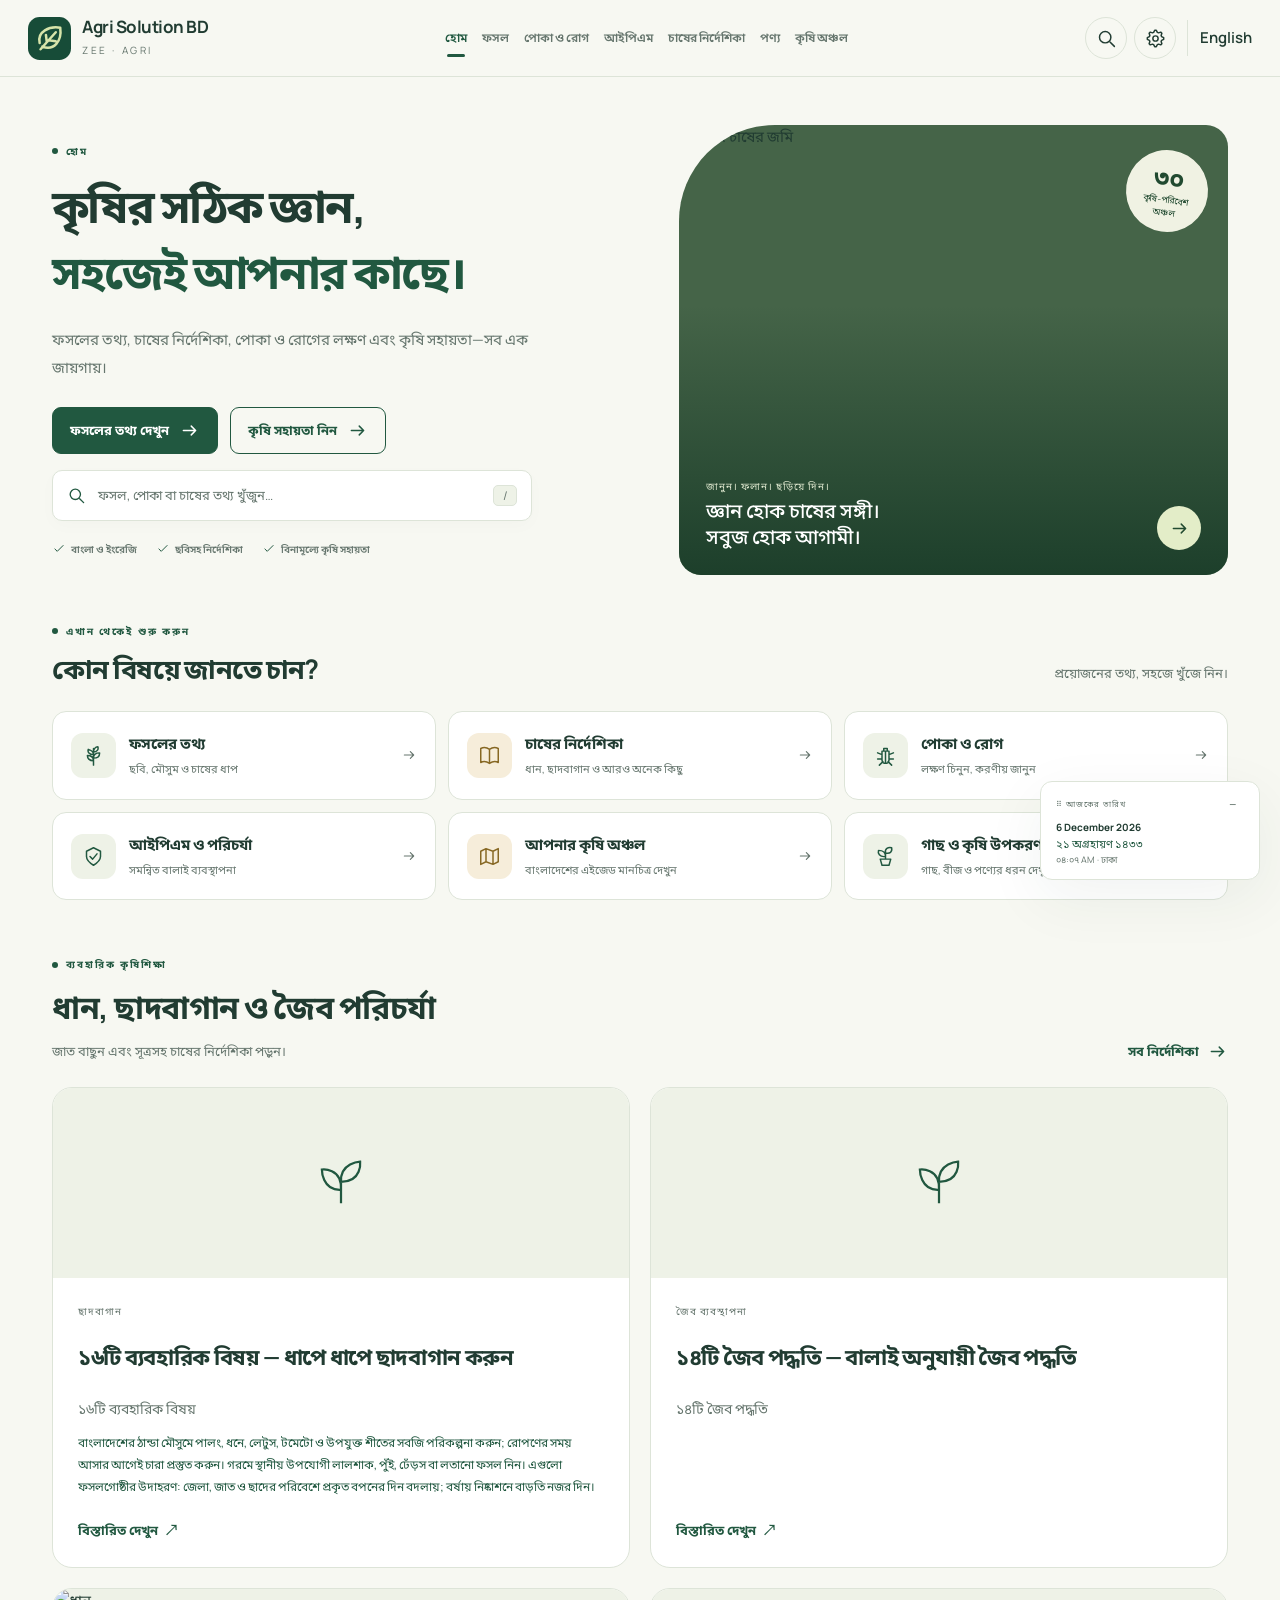
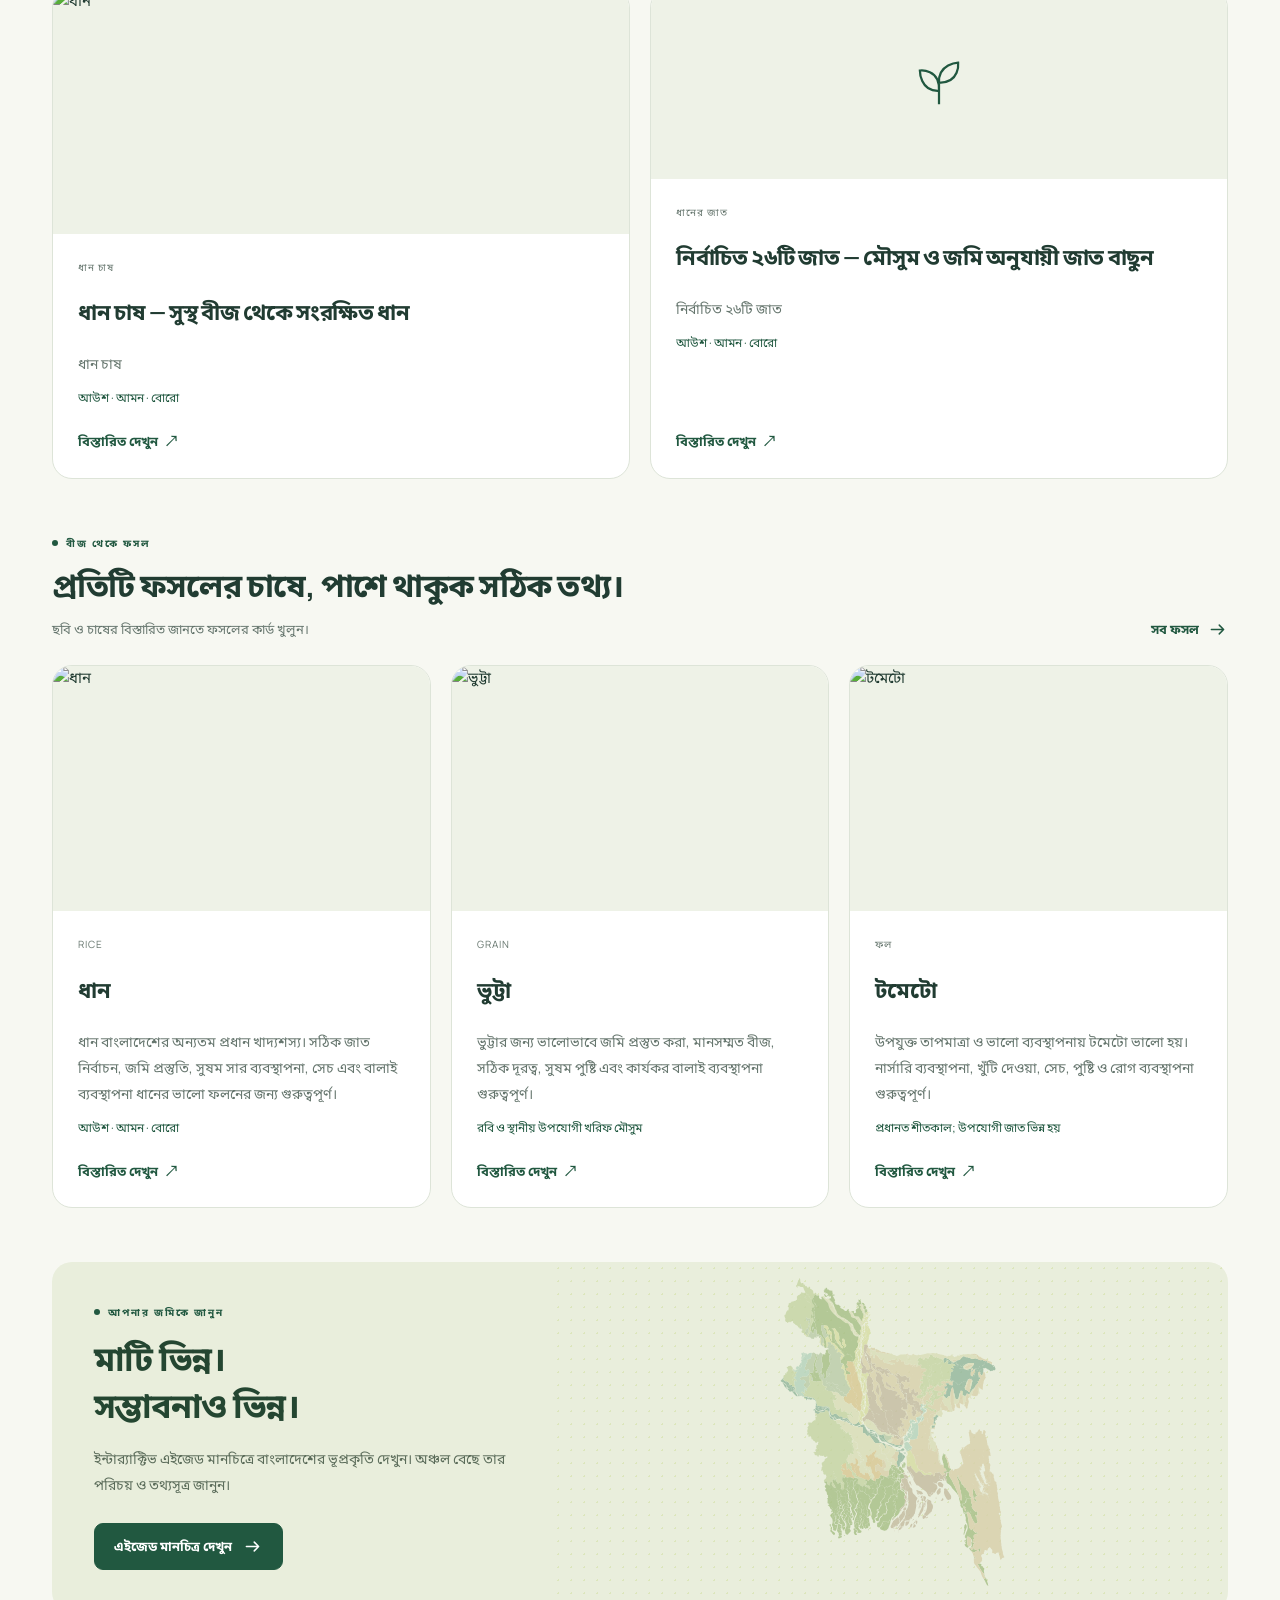
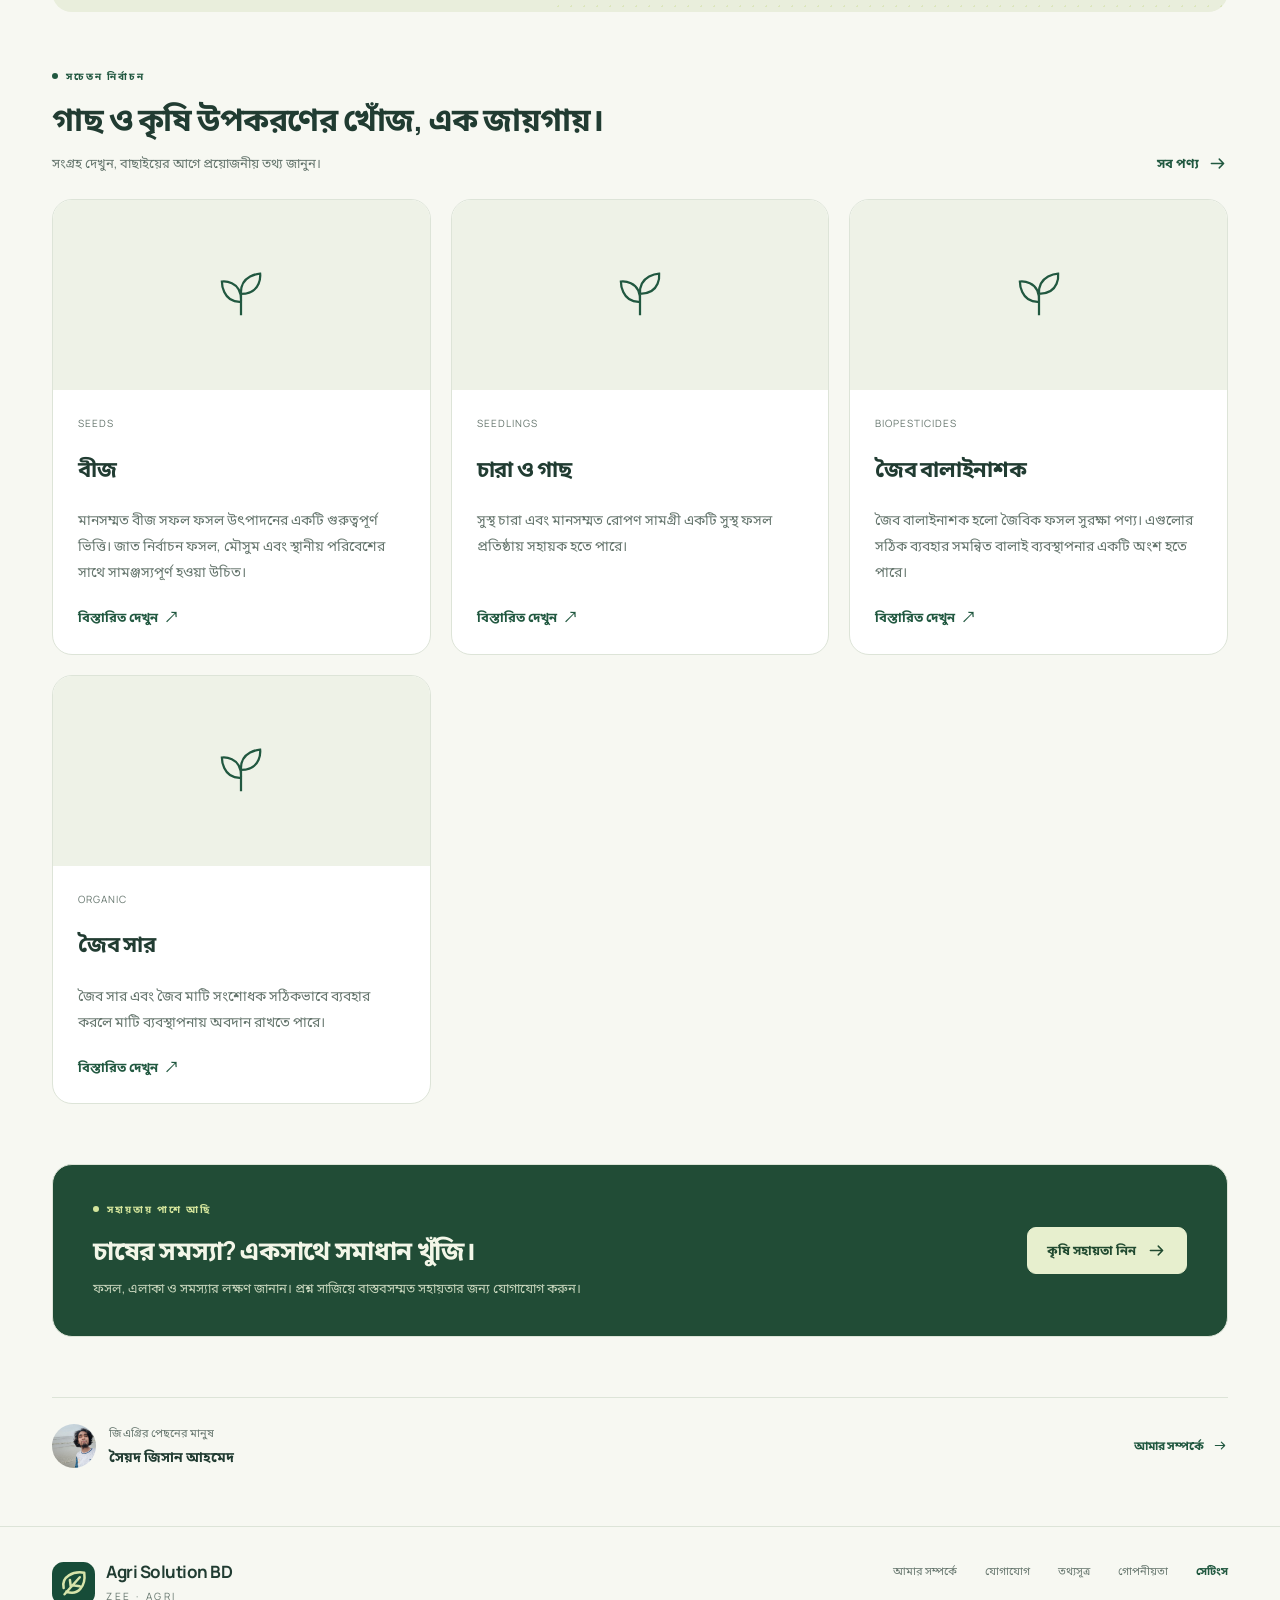
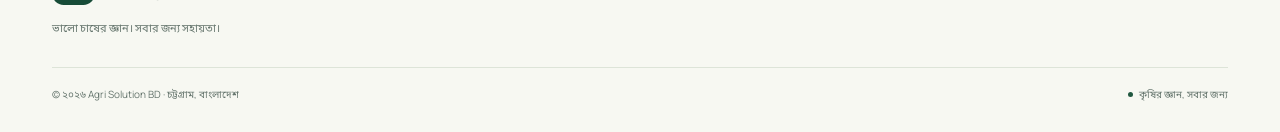
==== commit 2fc15f6c: "Simplify header controls and remove app-source references" ====
--- a/index.html
+++ b/index.html
@@ -1,5 +1,5 @@
 <!doctype html>
-<html lang="bn"><head><meta charset="utf-8"><meta name="viewport" content="width=device-width,initial-scale=1"><meta name="theme-color" content="#174c38"><meta name="robots" content="noindex,nofollow"><meta name="description" content="Agri Solution BD — bilingual agriculture knowledge, Bangladesh AEZ explorer and free farmer help."><title>Agri Solution BD · Zee Agri</title><link rel="icon" href="assets/leaf.svg"><link rel="stylesheet" href="style.css?v=20261115-home"><script>try{document.documentElement.dataset.theme=localStorage.getItem('zeeAgriTheme')||'light'}catch(e){}</script></head>
+<html lang="bn"><head><meta charset="utf-8"><meta name="viewport" content="width=device-width,initial-scale=1"><meta name="theme-color" content="#174c38"><meta name="robots" content="noindex,nofollow"><meta name="description" content="Agri Solution BD — bilingual agriculture knowledge, Bangladesh AEZ explorer and free farmer help."><title>Agri Solution BD · Zee Agri</title><link rel="icon" href="assets/leaf.svg"><link rel="manifest" href="manifest.webmanifest"><link rel="apple-touch-icon" href="icons/apple-touch-icon.png"><meta name="apple-mobile-web-app-capable" content="yes"><meta name="apple-mobile-web-app-title" content="Zee Agri"><meta name="apple-mobile-web-app-status-bar-style" content="default"><link rel="stylesheet" href="style.css?v=20261115-compact-controls"><script>try{document.documentElement.dataset.theme=localStorage.getItem('zeeAgriTheme')||'light'}catch(e){}</script></head>
 <body><a class="skip" href="#main">Skip to content / মূল বিষয়বস্তু</a><header id="header"></header><main id="main" tabindex="-1"></main><footer id="footer"></footer><aside id="date-widget"></aside><dialog id="search-dialog" aria-labelledby="search-title"></dialog><dialog id="settings-dialog" aria-labelledby="settings-title"></dialog><div id="toast" role="status" aria-live="polite"></div><script src="cropData.js?v=20261109-learning"></script><script src="productData.js?v=20261109-learning"></script><script src="pestData.js?v=20261109-learning"></script><script src="data.js?v=20261109-learning"></script><script src="libraryData.js?v=20261109-learning"></script><script src="guideData.js?v=20261109-learning"></script>
-<script src="learningData.js?v=20261109-learning"></script>
-<script src="app.js?v=20261115-home"></script><script src="cms-config.js?v=20261115-sync"></script><script src="cms-public.js?v=20261115-sync"></script></body></html>
+<script src="learningData.js?v=20261115-reader-app"></script>
+<script src="app.js?v=20261115-compact-controls"></script><script src="cms-config.js?v=20261115-sync"></script><script src="cms-public.js?v=20261115-sync"></script></body></html>
--- a/style.css
+++ b/style.css
@@ -4,7 +4,7 @@
 *{box-sizing:border-box}html{scroll-behavior:smooth;scroll-padding-top:110px}body{margin:0;background:var(--bg);color:var(--text);font-family:Manrope,'Noto Sans Bengali','Nirmala UI',sans-serif;font-size:15px;line-height:1.65}body.large{font-size:17px}a{color:inherit;text-decoration:none}button,input,select,textarea{font:inherit}button,a,input,select,textarea{-webkit-tap-highlight-color:transparent}button{cursor:pointer}button:disabled{cursor:default;opacity:.55}button,a{touch-action:manipulation}button{color:inherit}img{display:block;max-width:100%;object-fit:cover}h1,h2,h3,h4,p{margin:0}h1,h2,h3{line-height:1.22;letter-spacing:-.04em}h1{font-size:clamp(2.2rem,4.2vw,3.8rem);font-weight:700}h2{font-size:clamp(1.7rem,2.5vw,2.25rem);font-weight:700}h3{font-size:1.2rem}p{color:var(--muted)}:lang(bn) h1,:lang(bn) h2,:lang(bn) h3{letter-spacing:-.015em;line-height:1.4}button:focus-visible,a:focus-visible,input:focus-visible,select:focus-visible,textarea:focus-visible,[tabindex]:focus-visible{outline:3px solid #b6c65c;outline-offset:4px}svg.icon{width:21px;height:21px;fill:none;stroke:currentColor;stroke-width:1.7;stroke-linecap:round;stroke-linejoin:round;flex-shrink:0}.skip{position:fixed;top:-80px;left:15px;padding:12px;background:var(--panel);z-index:100}.skip:focus{top:10px}.wrap{max-width:1240px;margin:auto;padding:0 32px}#header{position:sticky;top:0;z-index:30;background:var(--bg);border-bottom:1px solid var(--line)}.topbar{max-width:1400px;margin:auto;padding:18px 32px;display:flex;gap:30px;align-items:center}.brand{display:flex;gap:11px;align-items:center;flex-shrink:0}.brand img{width:43px;height:43px}.brand strong{display:block;font-size:17px;line-height:1.2;letter-spacing:-.5px}.brand small{display:block;font-size:10px;letter-spacing:2.6px;text-transform:uppercase;margin-top:5px;color:var(--muted)}nav{display:flex;align-items:center;justify-content:center;gap:21px;flex:1}nav a{font-size:12px;font-weight:600;color:var(--muted);white-space:nowrap;padding:12px 0;position:relative}nav a:hover,nav a[aria-current=page]{color:var(--green)}nav a[aria-current=page]:after{content:'';height:3px;width:18px;background:var(--green);position:absolute;bottom:3px;left:calc(50% - 9px);border-radius:4px}.actions{display:flex;gap:7px;align-items:center}.icon-button{width:39px;height:39px;display:inline-flex;align-items:center;justify-content:center;border:1px solid var(--line);border-radius:50%;background:transparent}.icon-button:hover{background:var(--soft)}.lang-button{border:0;border-left:1px solid var(--line);padding:6px 0 6px 12px;margin-left:4px;background:none;font-weight:600;white-space:nowrap}.menu-button{display:none}.btn{border:1px solid var(--green);border-radius:9px;padding:12px 19px;display:inline-flex;justify-content:center;align-items:center;gap:10px;line-height:1.5;font-size:13px;font-weight:700;background:var(--green);color:var(--panel)}:root[data-theme=dark] .btn{color:#14261b}.btn:hover{filter:brightness(1.08)}.btn.secondary{background:transparent;color:var(--green)}.btn.pale{background:#e7efce;color:#214a30;border-color:#e7efce}.btn.small{padding:8px 13px;font-size:12px}.link{display:inline-flex;align-items:center;gap:8px;color:var(--green);font-size:13px;font-weight:700}.eyebrow{text-transform:uppercase;letter-spacing:2px;font-size:10px;font-weight:800;color:var(--green);display:flex;align-items:center;gap:8px;margin-bottom:14px}.eyebrow:before{content:'';width:6px;height:6px;background:var(--green);border-radius:50%}.tag{display:inline-flex;border-radius:6px;padding:4px 9px;background:var(--chip);color:var(--green);font-size:10px;font-weight:700;line-height:1.6}.tag.outline{background:none;border:1px solid var(--line);color:var(--muted)}.hero{display:grid;grid-template-columns:1.05fr 1fr;gap:45px;padding-top:52px;align-items:center}.hero-copy{padding:12px 0}.hero-copy h1{max-width:590px}.hero-copy h1 em{font-family:Georgia,serif;font-weight:400;color:var(--green)}.hero-copy p{margin:22px 0 28px;max-width:480px;font-size:14px}.hero-buttons{display:flex;flex-wrap:wrap;gap:12px}.hero-proof{display:flex;gap:22px;margin-top:29px;font-size:10px;color:var(--muted);font-weight:600}.hero-proof span{display:flex;align-items:center;gap:5px}.hero-proof svg{width:14px;height:14px;color:var(--green)}.hero-image{height:440px;border-radius:125px 18px 18px 18px;position:relative;overflow:hidden;background:#456448}.hero-image>img{width:100%;height:100%;object-position:center}.hero-image:after{content:'';position:absolute;inset:40% 0 0;background:linear-gradient(transparent,#123523c9)}.image-note{position:absolute;bottom:25px;left:27px;right:27px;z-index:1;display:flex;justify-content:space-between;align-items:end;color:white}.image-note strong{font-size:20px;font-weight:500;line-height:1.3;display:block}.image-note small{font-size:10px;letter-spacing:1px;color:#e0e9d0}.image-note .round{width:44px;height:44px;background:#e3edc8;color:#214a30;border-radius:50%;display:grid;place-items:center}.image-badge{position:absolute;top:25px;right:20px;background:#fffef0eb;border-radius:50%;width:82px;height:82px;z-index:2;display:flex;flex-direction:column;align-items:center;justify-content:center;color:#214a30;transform:rotate(8deg)}.image-badge strong{font-size:25px;line-height:1.2}.image-badge small{font-size:9px;line-height:1.5;text-align:center}.pathways{display:grid;grid-template-columns:repeat(3,1fr);margin-top:40px;border:1px solid var(--line);border-radius:var(--radius);background:var(--panel);overflow:hidden}.pathway{padding:23px;display:flex;gap:15px;align-items:center;transition:background .15s}.pathway:hover{background:var(--soft)}.pathway+.pathway{border-left:1px solid var(--line)}.pathway .badge{width:44px;height:44px;border-radius:12px;background:var(--soft);color:var(--green);display:grid;place-items:center;flex-shrink:0}.pathway h3{font-size:14px;letter-spacing:-.3px;margin-bottom:5px}.pathway p{font-size:11px;line-height:1.5}.pathway>.icon{margin-left:auto;width:16px}.section{padding-top:62px}.section-head{display:flex;justify-content:space-between;align-items:end;gap:25px;margin-bottom:25px}.section-head p{font-size:13px;margin-top:10px;max-width:640px}.section-head .eyebrow{margin-bottom:10px}.grid{display:grid;gap:20px}.grid.three{grid-template-columns:repeat(3,minmax(0,1fr))}.grid.two{grid-template-columns:repeat(2,minmax(0,1fr))}.grid.four{grid-template-columns:repeat(4,minmax(0,1fr))}.card{border:1px solid var(--line);background:var(--panel);border-radius:var(--radius);overflow:hidden}.card-pad{padding:25px}.card p{font-size:13px}.card h3{margin:12px 0}.card .link{margin-top:20px}.crop-card{display:flex;flex-direction:column;min-width:0}.crop-card .crop-art{height:150px;background:var(--soft);position:relative;overflow:hidden}.crop-art .icon{width:110px;height:110px;stroke-width:.7;position:absolute;right:24px;bottom:-8px;color:#54834a;transform:rotate(-8deg)}.crop-art .tag{position:absolute;left:19px;top:18px;background:var(--panel)}.crop-art:after{content:'';position:absolute;left:20px;bottom:-60px;border:1px solid #839c4d55;border-radius:50%;width:160px;height:160px}.crop-card:nth-child(2n) .crop-art{background:#e9eddf}.crop-card:nth-child(3n) .crop-art{background:#f1e8d7}:root[data-theme=dark] .crop-card .crop-art{background:#304832}.crop-card .card-pad{flex:1;display:flex;flex-direction:column}.crop-card .link{margin-top:auto;padding-top:18px}.mini-label{font-size:10px;color:var(--muted);text-transform:uppercase;letter-spacing:1px}.aez-banner{display:grid;grid-template-columns:.85fr 1.15fr;min-height:350px;background:#e9eedc;border-radius:var(--radius);overflow:hidden;margin-top:60px;color:#244631}.aez-banner .content{padding:40px}.aez-banner p{font-size:13px;color:#5b6c5a;margin:16px 0 24px}.map-decoration{position:relative;max-height:375px;overflow:hidden;display:flex;align-items:center;justify-content:center;background:radial-gradient(#dce6bc 1px,transparent 1px);background-size:13px 13px}.mini-map{height:340px;width:90%;opacity:.8}.stat-row{display:flex;gap:28px;margin-top:25px}.stat-row strong{font-size:26px;font-weight:600;line-height:1}.stat-row small{display:block;font-size:10px;margin-top:7px;color:#5b6c5a}.category-card{padding:23px;position:relative;display:flex;align-items:center;gap:15px;min-height:113px}.category-card>.icon{width:32px;height:32px;color:var(--green);stroke-width:1.3}.category-card h3{font-size:14px;margin:0 0 6px;letter-spacing:-.3px}.category-card p{font-size:10px}.category-card:hover{border-color:var(--green);background:var(--soft)}.help-banner{background:#214c36;color:#f3f6e8;padding:36px 40px;display:flex;justify-content:space-between;gap:35px;align-items:center;margin:60px 0}.help-banner h2{font-size:26px}.help-banner p{color:#c7d5bc;font-size:13px;margin-top:10px;max-width:630px}.help-banner .eyebrow{color:#d4e59c}.help-banner .eyebrow:before{background:#d4e59c}.help-banner .btn{flex-shrink:0}.page-top{padding:40px 0 25px}.breadcrumb{display:flex;gap:8px;align-items:center;font-size:11px;color:var(--muted);margin-bottom:25px;flex-wrap:wrap}.breadcrumb .icon{width:13px;height:13px}.page-top h1{font-size:clamp(2rem,3.5vw,3rem)}.page-top p{max-width:760px;margin-top:15px;font-size:14px}.page-content{padding-bottom:55px}.intro-row{display:flex;justify-content:space-between;align-items:center;gap:20px}.toolbar{display:flex;gap:12px;align-items:center;flex-wrap:wrap;margin:20px 0 25px}.field{display:flex;flex-direction:column;gap:7px;min-width:0}.field label{font-size:12px;font-weight:700}.input,input[type=search],select,textarea{width:100%;border:1px solid var(--line);border-radius:9px;padding:12px 14px;background:var(--panel);color:var(--text);line-height:1.6}.input:focus,select:focus,textarea:focus{border-color:var(--green)}textarea{resize:vertical;min-height:130px}.toolbar input{max-width:350px}.toolbar select{max-width:240px}.pest-card img{height:190px;width:100%;object-fit:contain;background:#eef1e6}.pest-card .card-pad{padding:22px}.pest-card h3{margin-top:10px}.pest-card .sci{font-size:11px;font-style:italic;margin:6px 0 15px}.pest-card details{font-size:13px;margin-top:14px;border-top:1px solid var(--line);padding-top:14px}.pest-card summary{cursor:pointer;font-weight:700;color:var(--green)}.pest-card details p{margin-top:10px}.pill-group{display:flex;gap:8px;flex-wrap:wrap}.pill{border:1px solid var(--line);background:var(--panel);padding:8px 15px;border-radius:25px;font-size:12px}.pill[aria-pressed=true]{background:var(--green);color:var(--panel);border-color:var(--green)}:root[data-theme=dark] .pill[aria-pressed=true]{color:#14261b}.notice{padding:18px 21px;border-radius:12px;background:var(--soft);font-size:12px;color:var(--muted);margin:20px 0}.notice strong{color:var(--text)}.detail-layout{display:grid;grid-template-columns:1.55fr 1fr;gap:26px}.stack>*+*{margin-top:20px}.list{padding-left:20px;color:var(--muted);font-size:13px}.list li{padding:6px 0}.detail-layout h2{font-size:22px;margin-bottom:15px}.detail-layout h3{font-size:17px;margin-bottom:10px}.detail-layout p{font-size:13px}.facts{display:grid;gap:20px}.fact{padding-bottom:16px;border-bottom:1px solid var(--line)}.fact:last-child{border:0;padding-bottom:0}.fact small{display:block;font-size:10px;text-transform:uppercase;letter-spacing:1px;color:var(--muted);margin-bottom:5px}.fact strong{font-size:14px;font-weight:600}.full{width:100%}.steps{display:grid;gap:14px}.step{padding:26px;display:flex;gap:22px}.step-number{font-size:25px;font-family:Georgia,serif;color:var(--green);line-height:1}.step h3{margin:0 0 10px}.step p{font-size:13px;max-width:850px}.source-list{display:grid;gap:14px}.source-card{padding:23px;display:flex;gap:16px;align-items:start}.source-card .icon{color:var(--green)}.source-card h3{font-size:15px;margin:0 0 8px}.source-card p{font-size:12px;max-width:800px}.source-card a{overflow-wrap:anywhere}.map-layout{display:grid;grid-template-columns:280px minmax(0,1fr) 300px;gap:18px;align-items:start}.zone-list-panel{max-height:665px;display:flex;flex-direction:column;padding:15px}.zone-list-panel input{font-size:12px;padding:10px}.zone-list{overflow:auto;margin-top:10px;scrollbar-width:thin;max-height:565px}.zone-button{border:0;width:100%;background:none;display:flex;text-align:left;align-items:center;gap:10px;padding:12px 9px;border-radius:9px;font-size:11px;line-height:1.5}.zone-button:hover{background:var(--soft)}.zone-button[aria-pressed=true]{background:var(--chip);color:var(--green);font-weight:800}.zone-number{border:1px solid var(--line);background:var(--panel);border-radius:6px;min-width:28px;height:28px;display:grid;place-items:center;font-size:10px}.map-panel{position:relative;background:var(--panel);overflow:hidden;min-width:0}.map-tools{position:absolute;right:13px;top:13px;z-index:2;display:grid;gap:5px}.map-tools .icon-button{background:var(--panel);border-radius:7px;width:35px;height:35px}.map-viewport{height:565px;width:100%;background:radial-gradient(var(--line) .7px,transparent .8px);background-size:16px 16px;overflow:hidden}.map-viewport svg{width:100%;height:100%;touch-action:none;user-select:none;cursor:grab}.map-viewport svg:active{cursor:grabbing}.aez-path{stroke:#f7f9ef;stroke-width:.35;cursor:pointer;fill-rule:evenodd;transition:fill .15s}.aez-path:hover,.aez-path:focus-visible{fill:#587c41!important;stroke:#193f2b;stroke-width:1}.aez-path.selected{fill:#28553a!important;stroke:#142d20;stroke-width:.7}.zone-marker{cursor:pointer}.zone-marker circle{fill:#fffdf1;stroke:#3c6949;stroke-width:.7}.zone-marker text{font-family:Manrope,sans-serif;fill:#2b4c35;font-size:7px;font-weight:800;dominant-baseline:central;text-anchor:middle;pointer-events:none}.zone-marker.selected circle{fill:#d8e99a;stroke:#203d2d;stroke-width:1.2}.zone-marker.selected text{fill:#142d20}.map-north{position:absolute;left:19px;top:16px;text-align:center;font-size:9px;line-height:1.1;color:var(--muted);pointer-events:none}.map-north strong{display:block;font-size:19px;color:var(--green)}.map-caption{padding:12px 17px;font-size:10px;border-top:1px solid var(--line);color:var(--muted)}.zone-detail{padding:24px;min-height:450px}.zone-detail h2{font-size:23px;margin:15px 0 20px}.zone-detail .fact strong{font-size:12px;display:block}.zone-detail .zone-area{font-size:25px;font-weight:600;line-height:1.25}.zone-detail .zone-area span{font-size:11px;color:var(--muted)}.zone-detail p{font-size:12px}.zone-detail .btn{margin-top:20px}.form-card{padding:30px}.form-grid{display:grid;grid-template-columns:1fr 1fr;gap:20px}.form-grid .wide{grid-column:1/-1}.form-step-head{display:flex;gap:10px;margin-bottom:26px;align-items:center;font-size:11px;color:var(--muted)}.form-step-head .active{color:var(--green);font-weight:800}.form-step-head .dot{width:25px;height:25px;display:inline-grid;place-items:center;border-radius:50%;background:var(--soft);margin-right:6px}.form-actions{display:flex;justify-content:space-between;gap:15px;margin-top:25px}.form-hint{font-size:11px;margin-top:7px}.photo-preview{display:flex;gap:10px;margin-top:12px;flex-wrap:wrap}.photo-preview figure{margin:0;position:relative}.photo-preview img{width:86px;height:86px;border-radius:8px}.photo-preview button{position:absolute;top:1px;right:1px;background:var(--panel);border:0;border-radius:50%;width:24px;height:24px}.review{white-space:pre-wrap;background:var(--soft);padding:22px;border-radius:12px;font-size:13px;color:var(--text);overflow-wrap:anywhere}.contact-row{display:flex;gap:15px;align-items:center;padding:20px;border-bottom:1px solid var(--line)}.contact-row:last-child{border:0}.contact-row .icon{color:var(--green)}.contact-row strong{display:block;font-size:13px}.contact-row small{display:block;font-size:11px;color:var(--muted)}.about-profile{display:flex;gap:25px;align-items:center;padding:32px}.about-profile img{width:110px;height:110px;border-radius:50%;object-position:50% 30%}.about-profile h2{font-size:24px;margin-bottom:9px}.about-profile p{font-size:13px}#footer{border-top:1px solid var(--line);padding:35px 0 30px;margin-top:20px}.footer-grid{display:flex;gap:35px;justify-content:space-between;align-items:start}.footer-links{display:flex;gap:28px;font-size:11px;color:var(--muted)}.footer-bottom{margin-top:30px;padding-top:18px;border-top:1px solid var(--line);display:flex;justify-content:space-between;font-size:10px;color:var(--muted)}.private-dot{display:flex;gap:6px;align-items:center}.private-dot:before{content:'';width:5px;height:5px;background:var(--green);border-radius:50%}dialog{border:1px solid var(--line);padding:0;border-radius:20px;background:var(--panel);color:var(--text);width:min(620px,calc(100% - 30px));max-height:85vh;box-shadow:0 25px 100px #0004}dialog::backdrop{background:#0e201e8a;backdrop-filter:blur(4px)}.dialog-head{padding:23px 25px;display:flex;align-items:center;justify-content:space-between;border-bottom:1px solid var(--line)}.dialog-head h2{font-size:21px}.dialog-body{padding:25px}.search-results{margin-top:15px;max-height:50vh;overflow:auto}.search-result{display:block;padding:14px 10px;border-bottom:1px solid var(--line)}.search-result:hover{background:var(--soft)}.search-result strong{font-size:13px;display:block}.search-result small{font-size:10px;color:var(--muted)}.empty{padding:35px;text-align:center;font-size:13px;color:var(--muted)}.settings-row{display:flex;justify-content:space-between;align-items:center;gap:25px;margin-bottom:23px}.settings-row strong{font-size:13px}.settings-row small{display:block;font-size:11px;color:var(--muted)}.settings-row select{width:165px;font-size:13px}#date-widget{position:fixed;right:20px;bottom:20px;background:var(--panel);border:1px solid var(--line);box-shadow:var(--shadow);border-radius:12px;padding:11px 15px;z-index:20;width:220px;max-width:calc(100vw - 24px);font-size:10px;user-select:none}#date-widget .date-handle{display:flex;align-items:center;justify-content:space-between;font-size:8px;letter-spacing:1px;text-transform:uppercase;cursor:grab;touch-action:none;color:var(--muted);margin-bottom:3px}#date-widget .date-handle:active{cursor:grabbing}#date-widget .date-handle button{border:0;background:transparent;width:23px;height:23px;padding:0;font-size:14px}#date-widget .date-en{font-weight:700;color:var(--text)}#date-widget .date-bn{font-size:11px;color:var(--green)}#date-widget .date-time{color:var(--muted);font-size:9px}#toast{position:fixed;bottom:30px;left:50%;transform:translateX(-50%) translateY(90px);opacity:0;transition:.2s;background:var(--text);color:var(--panel);padding:12px 22px;border-radius:10px;z-index:90;font-size:12px;max-width:90vw;pointer-events:none}#toast.show{opacity:1;transform:translateX(-50%) translateY(0)}.mobile-help{display:none}.sr-only{position:absolute;width:1px;height:1px;padding:0;overflow:hidden;clip:rect(0,0,0,0);white-space:nowrap;border:0}.page-divider{margin:30px 0;border:0;border-top:1px solid var(--line)}.flex-links{display:flex;gap:12px;flex-wrap:wrap;margin-top:20px}.loading{padding:70px 0;text-align:center;color:var(--muted)}
 @media(min-width:1450px){#date-widget{bottom:auto;top:108px}}@media(max-width:1200px){.topbar{gap:20px;padding-left:24px;padding-right:24px}nav{gap:14px}nav a{font-size:11px}.brand strong{font-size:15px}.brand img{width:37px;height:37px}.map-layout{grid-template-columns:230px minmax(0,1fr)}.zone-detail{grid-column:1/-1;min-height:0}.zone-detail .facts{grid-template-columns:repeat(3,1fr)}.zone-detail .fact{border:0}.zone-detail h2{font-size:25px}.hero{gap:30px}.hero-image{height:420px}}
 @media(max-width:960px){.topbar{flex-wrap:wrap;justify-content:space-between;gap:10px;padding:14px 24px}.actions{margin-left:auto}.menu-button{display:inline-flex}nav{display:none;flex-basis:100%;order:3;justify-content:start;flex-wrap:wrap;padding:10px 0 6px;gap:8px 25px}nav.open{display:flex}nav a{font-size:13px}.hero{padding-top:32px;gap:25px}.hero-image{height:385px;border-top-left-radius:80px}.hero-copy h1{font-size:40px}.hero-copy p{font-size:12px}.hero-proof{gap:10px;font-size:9px}.pathway{padding:19px;gap:10px}.pathway .badge{width:36px;height:36px}.pathway h3{font-size:12px}.pathway p{font-size:10px}.grid.four{grid-template-columns:repeat(2,minmax(0,1fr))}.grid.three{gap:15px}.card-pad{padding:20px}.help-banner{padding:28px}.map-layout{grid-template-columns:210px minmax(0,1fr)}.detail-layout{grid-template-columns:1.4fr 1fr}.category-card{padding:18px;gap:12px}.category-card h3{font-size:12px}.hero-proof span:last-child{display:none}}
-@media(max-width:700px){.wrap{padding:0 20px}.topbar{padding:12px 18px}.brand strong{font-size:14px}.brand small{font-size:8px;letter-spacing:2px}.brand img{width:36px;height:36px}.actions{gap:5px}.actions .icon-button{width:33px;height:33px}.actions .icon-button .icon{width:17px;height:17px}.actions .settings-button{display:none}.lang-button{font-size:12px;margin-left:0;padding-left:8px}.hero{grid-template-columns:1fr;padding-top:30px;gap:27px}.hero-copy{padding:0}.hero-copy h1{font-size:40px;max-width:450px}.hero-copy p{font-size:13px;margin:18px 0 22px}.hero-proof{font-size:9px;margin-top:20px;gap:22px}.hero-image{height:260px;border-radius:60px 15px 15px 15px}.image-note{bottom:20px;left:23px}.image-note strong{font-size:18px}.image-badge{width:70px;height:70px;top:15px}.pathways{grid-template-columns:1fr;margin-top:25px}.pathway{padding:17px 20px}.pathway+.pathway{border-left:0;border-top:1px solid var(--line)}.pathway h3{font-size:13px}.pathway p{font-size:11px}.pathway .badge{width:40px;height:40px}.section{padding-top:40px}.section-head{gap:15px;align-items:start}.section-head p{font-size:12px}.section-head .link{font-size:11px;max-width:100px;line-height:1.5;flex-shrink:0;padding-top:5px}.grid.three,.grid.two{grid-template-columns:1fr}.grid.four{gap:12px}.category-card{min-height:140px;align-items:start;flex-direction:column;gap:10px;padding:18px}.category-card h3{line-height:1.4}.category-card>.icon{width:28px;height:28px}.aez-banner{grid-template-columns:1fr;margin-top:40px}.aez-banner .content{padding:28px}.map-decoration{height:230px}.mini-map{height:260px}.help-banner{flex-direction:column;align-items:start;padding:28px;gap:20px;margin:40px 0}.help-banner h2{font-size:24px}.hero-buttons .btn{font-size:12px;padding:12px 15px}.page-top{padding:28px 0 20px}.page-top h1{font-size:31px}.page-top p{font-size:13px}.page-content{padding-bottom:30px}.detail-layout{grid-template-columns:1fr}.map-layout{display:flex;flex-direction:column;gap:15px}.map-layout>*{width:100%}.zone-list-panel{max-height:none}.zone-list{max-height:215px;display:grid;grid-template-columns:1fr 1fr}.zone-button{font-size:10px;padding:9px 5px;gap:6px;align-items:start}.zone-number{min-width:23px;height:23px}.map-viewport{height:450px}.zone-detail{min-height:0}.zone-detail .facts{grid-template-columns:1fr}.zone-detail .fact{border-bottom:1px solid var(--line)}.map-panel{order:0}.zone-detail{order:1}.zone-list-panel{order:2}.form-card{padding:22px}.form-grid{grid-template-columns:1fr;gap:17px}.form-grid .wide{grid-column:auto}.toolbar{gap:10px}.toolbar input,.toolbar select{max-width:none}.about-profile{padding:24px;flex-direction:column;text-align:center;gap:20px}.about-profile img{width:100px;height:100px}.footer-grid{flex-direction:column;gap:25px}.footer-links{gap:20px;flex-wrap:wrap}.footer-bottom{gap:15px;align-items:start;flex-direction:column}#footer{padding-bottom:100px}#date-widget{bottom:70px;right:12px;width:195px;padding:8px 12px}#date-widget.collapsed{width:auto;padding:6px 10px}#date-widget.collapsed .date-content{display:none}#date-widget.collapsed .date-handle{margin:0;gap:12px}.mobile-help{display:flex;justify-content:center;gap:10px;align-items:center;position:fixed;bottom:0;left:0;right:0;z-index:25;background:#214c36;color:#eff3df;font-size:13px;font-weight:700;padding:14px 20px;padding-bottom:max(14px,env(safe-area-inset-bottom))}.step{padding:23px;gap:16px}.settings-row{gap:15px}.settings-row select{width:145px}.dialog-body{padding:20px}.dialog-head{padding:18px 20px}#toast{bottom:75px}}
+@media(max-width:700px){.wrap{padding:0 20px}.topbar{padding:12px 18px}.brand strong{font-size:14px}.brand small{font-size:8px;letter-spacing:2px}.brand img{width:36px;height:36px}.actions{gap:5px}.actions .icon-button{width:33px;height:33px}.actions .icon-button .icon{width:17px;height:17px}.lang-button{font-size:12px;margin-left:0;padding-left:8px}.hero{grid-template-columns:1fr;padding-top:30px;gap:27px}.hero-copy{padding:0}.hero-copy h1{font-size:40px;max-width:450px}.hero-copy p{font-size:13px;margin:18px 0 22px}.hero-proof{font-size:9px;margin-top:20px;gap:22px}.hero-image{height:260px;border-radius:60px 15px 15px 15px}.image-note{bottom:20px;left:23px}.image-note strong{font-size:18px}.image-badge{width:70px;height:70px;top:15px}.pathways{grid-template-columns:1fr;margin-top:25px}.pathway{padding:17px 20px}.pathway+.pathway{border-left:0;border-top:1px solid var(--line)}.pathway h3{font-size:13px}.pathway p{font-size:11px}.pathway .badge{width:40px;height:40px}.section{padding-top:40px}.section-head{gap:15px;align-items:start}.section-head p{font-size:12px}.section-head .link{font-size:11px;max-width:100px;line-height:1.5;flex-shrink:0;padding-top:5px}.grid.three,.grid.two{grid-template-columns:1fr}.grid.four{gap:12px}.category-card{min-height:140px;align-items:start;flex-direction:column;gap:10px;padding:18px}.category-card h3{line-height:1.4}.category-card>.icon{width:28px;height:28px}.aez-banner{grid-template-columns:1fr;margin-top:40px}.aez-banner .content{padding:28px}.map-decoration{height:230px}.mini-map{height:260px}.help-banner{flex-direction:column;align-items:start;padding:28px;gap:20px;margin:40px 0}.help-banner h2{font-size:24px}.hero-buttons .btn{font-size:12px;padding:12px 15px}.page-top{padding:28px 0 20px}.page-top h1{font-size:31px}.page-top p{font-size:13px}.page-content{padding-bottom:30px}.detail-layout{grid-template-columns:1fr}.map-layout{display:flex;flex-direction:column;gap:15px}.map-layout>*{width:100%}.zone-list-panel{max-height:none}.zone-list{max-height:215px;display:grid;grid-template-columns:1fr 1fr}.zone-button{font-size:10px;padding:9px 5px;gap:6px;align-items:start}.zone-number{min-width:23px;height:23px}.map-viewport{height:450px}.zone-detail{min-height:0}.zone-detail .facts{grid-template-columns:1fr}.zone-detail .fact{border-bottom:1px solid var(--line)}.map-panel{order:0}.zone-detail{order:1}.zone-list-panel{order:2}.form-card{padding:22px}.form-grid{grid-template-columns:1fr;gap:17px}.form-grid .wide{grid-column:auto}.toolbar{gap:10px}.toolbar input,.toolbar select{max-width:none}.about-profile{padding:24px;flex-direction:column;text-align:center;gap:20px}.about-profile img{width:100px;height:100px}.footer-grid{flex-direction:column;gap:25px}.footer-links{gap:20px;flex-wrap:wrap}.footer-bottom{gap:15px;align-items:start;flex-direction:column}#footer{padding-bottom:100px}#date-widget{bottom:70px;right:12px;width:195px;padding:8px 12px}#date-widget.collapsed{width:auto;padding:6px 10px}#date-widget.collapsed .date-content{display:none}#date-widget.collapsed .date-handle{margin:0;gap:12px}.mobile-help{display:flex;justify-content:center;gap:10px;align-items:center;position:fixed;bottom:0;left:0;right:0;z-index:25;background:#214c36;color:#eff3df;font-size:13px;font-weight:700;padding:14px 20px;padding-bottom:max(14px,env(safe-area-inset-bottom))}.step{padding:23px;gap:16px}.settings-row{gap:15px}.settings-row select{width:145px}.dialog-body{padding:20px}.dialog-head{padding:18px 20px}#toast{bottom:75px}}
 :root[data-theme=dark] .btn.secondary{color:var(--green)}
 body.large .card p,body.large .page-top p,body.large .list,body.large .review,body.large .fact strong{font-size:1em}
 .crop-art .tag{max-width:calc(100% - 35px)}
@@ -37,16 +37,26 @@
 
 
 /* Clear home navigation and a visible Settings action on every screen. */
-.topbar{max-width:1440px;gap:22px;padding:16px 28px}.topbar nav{gap:15px}.header-controls{display:flex;align-items:center;gap:12px;flex-shrink:0}.header-service-links{display:flex;align-items:center;gap:8px}.header-help,.settings-button{display:inline-flex;align-items:center;justify-content:center;gap:7px;min-height:42px;border:1px solid var(--line);border-radius:9px;padding:9px 11px;font-size:12px;line-height:1.5;font-weight:700;white-space:nowrap}.header-help{background:var(--soft);color:var(--green)}.header-help:hover,.header-help[aria-current=page]{background:var(--green);border-color:var(--green);color:var(--panel)}.settings-button{background:var(--panel);color:var(--text)}.settings-button:hover{background:var(--soft);border-color:var(--green)}.header-service-links .icon{width:18px;height:18px}.topbar nav a{min-height:44px;display:inline-flex;align-items:center}.actions .icon-button{min-height:42px;min-width:42px}.header-controls .lang-button{min-height:42px}.home-page .hero{padding-top:48px;gap:50px}.home-page .hero-copy h1{font-size:clamp(42px,4.4vw,65px);line-height:1.14;letter-spacing:-.055em}.home-page:lang(bn) .hero-copy h1{font-size:clamp(35px,3.6vw,51px);line-height:1.42;letter-spacing:-.035em}.home-page .hero-copy h1 em{font-family:inherit;font-style:normal;font-weight:700}.home-page .hero-copy>p{font-size:15px;line-height:1.9;max-width:510px;margin:22px 0 24px}.home-page .hero-image{height:450px;border-radius:96px 22px 22px 22px}.home-page .hero-buttons .btn{min-height:46px;font-size:13px;padding:12px 17px}.home-search{width:100%;max-width:480px;display:flex;align-items:center;gap:12px;text-align:left;color:var(--muted);background:var(--panel);border:1px solid var(--line);padding:13px 14px;border-radius:10px;min-height:51px;margin-top:16px;font-size:13px;line-height:1.6;box-shadow:0 5px 18px #203c3005}.home-search:hover{border-color:var(--green);color:var(--text)}.home-search .icon{color:var(--green);width:19px;height:19px}.home-search span{flex:1}.home-search kbd{font:inherit;font-size:12px;border:1px solid var(--line);background:var(--soft);border-radius:5px;min-width:24px;text-align:center}.home-page .hero-proof{flex-wrap:wrap;gap:10px 19px;margin-top:20px;font-size:10px}.home-page .hero-proof span:last-child{display:flex}.home-explore{padding-top:48px}.home-explore-head{display:flex;align-items:flex-end;justify-content:space-between;gap:25px;margin-bottom:22px}.home-explore-head .eyebrow{margin-bottom:9px}.home-explore-head h2{font-size:27px;line-height:1.5;letter-spacing:-.025em}.home-explore-head>span{font-size:13px;color:var(--muted);padding-bottom:5px}.home-shortcuts{display:grid;grid-template-columns:repeat(3,minmax(0,1fr));gap:12px}.home-shortcut{display:flex;align-items:center;gap:13px;border:1px solid var(--line);border-radius:14px;background:var(--panel);padding:20px 18px;min-width:0;transition:border-color .16s,transform .16s,box-shadow .16s}.home-shortcut:hover{border-color:var(--green);transform:translateY(-2px);box-shadow:var(--shadow)}.home-shortcut-icon{display:grid;place-items:center;flex-shrink:0;width:45px;height:45px;background:var(--soft);border-radius:12px;color:var(--green)}.home-shortcut:nth-child(2) .home-shortcut-icon,.home-shortcut:nth-child(5) .home-shortcut-icon{background:#f6edda;color:#876824}:root[data-theme=dark] .home-shortcut:nth-child(2) .home-shortcut-icon,:root[data-theme=dark] .home-shortcut:nth-child(5) .home-shortcut-icon{background:#3d3824;color:#e0c98c}.home-shortcut>span:nth-child(2){min-width:0}.home-shortcut strong{display:block;font-size:15px;line-height:1.6}.home-shortcut small{display:block;font-size:11px;line-height:1.7;color:var(--muted);margin-top:4px}.home-shortcut>.icon{width:16px;height:16px;margin-left:auto;color:var(--muted)}.home-page .section{padding-top:56px}.home-page .section-head h2{font-size:clamp(24px,2.5vw,33px);line-height:1.5}.home-page .learning-topic h3{font-size:23px}.home-page .aez-banner{margin-top:54px}.home-page .aez-banner .content{padding:42px}.home-page .aez-banner .content h2{font-size:34px}.home-page .aez-banner .content p{font-size:14px;line-height:1.9;max-width:500px}.home-page .learning-home .cms-grid{grid-template-columns:repeat(2,minmax(0,1fr))}.home-author{display:flex;align-items:center;gap:13px;border-top:1px solid var(--line);padding:0 0 38px;margin-top:4px;padding-top:26px}.home-author>img{width:44px;height:44px;border-radius:50%;object-fit:cover;background:var(--soft)}.home-author small{display:block;color:var(--muted);font-size:11px}.home-author strong{display:block;font-size:14px;margin-top:3px}.home-author-link{display:inline-flex;align-items:center;gap:8px;margin-left:auto;color:var(--green);font-size:12px;font-weight:700}.home-author-link .icon{width:16px}.cms-studio-link{padding:18px 0 0;border-top:1px solid var(--line);margin-top:20px}.cms-studio-link .btn{width:100%}.cms-studio-link p{font-size:12px;line-height:1.8;margin-top:10px}
-@media(max-width:1260px){.topbar{flex-wrap:wrap;justify-content:space-between;gap:12px 20px}.header-controls{margin-left:auto}.menu-button{display:inline-flex}.topbar nav{display:none;flex-basis:100%;order:3;flex-wrap:wrap;justify-content:start;gap:8px 24px;padding:10px 0 4px}.topbar nav.open{display:flex}.topbar nav a{font-size:13px;padding:8px 4px}.home-page .hero{gap:32px}.home-page .hero-image{height:420px}.home-shortcut{padding:18px 15px;gap:11px}.home-shortcut strong{font-size:14px}.home-shortcut small{font-size:11px}.home-shortcut-icon{width:40px;height:40px}}
+.topbar{max-width:1440px;gap:22px;padding:16px 28px}.topbar nav{gap:15px}.topbar nav a{min-height:44px;display:inline-flex;align-items:center}.actions .icon-button{min-height:42px;min-width:42px}.home-page .hero{padding-top:48px;gap:50px}.home-page .hero-copy h1{font-size:clamp(42px,4.4vw,65px);line-height:1.14;letter-spacing:-.055em}.home-page:lang(bn) .hero-copy h1{font-size:clamp(35px,3.6vw,51px);line-height:1.42;letter-spacing:-.035em}.home-page .hero-copy h1 em{font-family:inherit;font-style:normal;font-weight:700}.home-page .hero-copy>p{font-size:15px;line-height:1.9;max-width:510px;margin:22px 0 24px}.home-page .hero-image{height:450px;border-radius:96px 22px 22px 22px}.home-page .hero-buttons .btn{min-height:46px;font-size:13px;padding:12px 17px}.home-search{width:100%;max-width:480px;display:flex;align-items:center;gap:12px;text-align:left;color:var(--muted);background:var(--panel);border:1px solid var(--line);padding:13px 14px;border-radius:10px;min-height:51px;margin-top:16px;font-size:13px;line-height:1.6;box-shadow:0 5px 18px #203c3005}.home-search:hover{border-color:var(--green);color:var(--text)}.home-search .icon{color:var(--green);width:19px;height:19px}.home-search span{flex:1}.home-search kbd{font:inherit;font-size:12px;border:1px solid var(--line);background:var(--soft);border-radius:5px;min-width:24px;text-align:center}.home-page .hero-proof{flex-wrap:wrap;gap:10px 19px;margin-top:20px;font-size:10px}.home-page .hero-proof span:last-child{display:flex}.home-explore{padding-top:48px}.home-explore-head{display:flex;align-items:flex-end;justify-content:space-between;gap:25px;margin-bottom:22px}.home-explore-head .eyebrow{margin-bottom:9px}.home-explore-head h2{font-size:27px;line-height:1.5;letter-spacing:-.025em}.home-explore-head>span{font-size:13px;color:var(--muted);padding-bottom:5px}.home-shortcuts{display:grid;grid-template-columns:repeat(3,minmax(0,1fr));gap:12px}.home-shortcut{display:flex;align-items:center;gap:13px;border:1px solid var(--line);border-radius:14px;background:var(--panel);padding:20px 18px;min-width:0;transition:border-color .16s,transform .16s,box-shadow .16s}.home-shortcut:hover{border-color:var(--green);transform:translateY(-2px);box-shadow:var(--shadow)}.home-shortcut-icon{display:grid;place-items:center;flex-shrink:0;width:45px;height:45px;background:var(--soft);border-radius:12px;color:var(--green)}.home-shortcut:nth-child(2) .home-shortcut-icon,.home-shortcut:nth-child(5) .home-shortcut-icon{background:#f6edda;color:#876824}:root[data-theme=dark] .home-shortcut:nth-child(2) .home-shortcut-icon,:root[data-theme=dark] .home-shortcut:nth-child(5) .home-shortcut-icon{background:#3d3824;color:#e0c98c}.home-shortcut>span:nth-child(2){min-width:0}.home-shortcut strong{display:block;font-size:15px;line-height:1.6}.home-shortcut small{display:block;font-size:11px;line-height:1.7;color:var(--muted);margin-top:4px}.home-shortcut>.icon{width:16px;height:16px;margin-left:auto;color:var(--muted)}.home-page .section{padding-top:56px}.home-page .section-head h2{font-size:clamp(24px,2.5vw,33px);line-height:1.5}.home-page .learning-topic h3{font-size:23px}.home-page .aez-banner{margin-top:54px}.home-page .aez-banner .content{padding:42px}.home-page .aez-banner .content h2{font-size:34px}.home-page .aez-banner .content p{font-size:14px;line-height:1.9;max-width:500px}.home-page .learning-home .cms-grid{grid-template-columns:repeat(2,minmax(0,1fr))}.home-author{display:flex;align-items:center;gap:13px;border-top:1px solid var(--line);padding:0 0 38px;margin-top:4px;padding-top:26px}.home-author>img{width:44px;height:44px;border-radius:50%;object-fit:cover;background:var(--soft)}.home-author small{display:block;color:var(--muted);font-size:11px}.home-author strong{display:block;font-size:14px;margin-top:3px}.home-author-link{display:inline-flex;align-items:center;gap:8px;margin-left:auto;color:var(--green);font-size:12px;font-weight:700}.home-author-link .icon{width:16px}.cms-studio-link{padding:18px 0 0;border-top:1px solid var(--line);margin-top:20px}.cms-studio-link .btn{width:100%}.cms-studio-link p{font-size:12px;line-height:1.8;margin-top:10px}
+@media(max-width:1260px){.topbar{flex-wrap:wrap;justify-content:space-between;gap:12px 20px}.menu-button{display:inline-flex}.topbar nav{display:none;flex-basis:100%;order:3;flex-wrap:wrap;justify-content:start;gap:8px 24px;padding:10px 0 4px}.topbar nav.open{display:flex}.topbar nav a{font-size:13px;padding:8px 4px}.home-page .hero{gap:32px}.home-page .hero-image{height:420px}.home-shortcut{padding:18px 15px;gap:11px}.home-shortcut strong{font-size:14px}.home-shortcut small{font-size:11px}.home-shortcut-icon{width:40px;height:40px}}
 @media(max-width:960px){.home-page .hero{gap:28px}.home-page .hero-copy h1{font-size:43px}.home-page:lang(bn) .hero-copy h1{font-size:35px}.home-page .hero-copy>p{font-size:14px}.home-page .hero-image{height:405px;border-top-left-radius:70px}.home-page .hero-buttons .btn{font-size:12px;padding:12px 13px}.home-shortcuts{grid-template-columns:repeat(2,minmax(0,1fr))}.home-explore-head{align-items:start}.home-explore-head>span{max-width:205px}.home-page .aez-banner .content{padding:32px}}
-@media(max-width:700px){html{scroll-padding-top:145px}.topbar{padding:11px 16px;gap:9px 10px}.topbar>.brand{order:1}.header-controls{display:contents}.header-controls .actions{order:2;margin-left:auto;gap:6px}.header-service-links{order:3;display:grid;grid-template-columns:1fr 1fr;flex-basis:100%;gap:9px}.header-help,.settings-button{min-height:42px;padding:9px 12px;font-size:13px;border-radius:9px}.header-service-links .icon{height:18px;width:18px}.topbar nav{order:4;display:none;grid-template-columns:repeat(2,minmax(0,1fr));gap:5px;padding:6px 0 2px}.topbar nav.open{display:grid}.topbar nav a{padding:10px 13px;background:var(--panel);border:1px solid var(--line);border-radius:8px;white-space:normal;line-height:1.7;min-height:45px;font-size:13px}.topbar nav a[aria-current=page]{background:var(--soft);border-color:var(--green)}.topbar nav a[aria-current=page]:after{display:none}.actions .icon-button{width:38px;height:38px;min-width:38px;min-height:38px}.header-controls .lang-button{min-height:38px;font-size:12px;padding-left:9px}.topbar .brand img{width:32px;height:32px}.topbar .brand strong{font-size:13px}.topbar .brand small{font-size:8px;letter-spacing:1.8px}.home-page .hero{padding-top:29px;gap:26px}.home-page .hero-copy h1{font-size:clamp(39px,10vw,51px);line-height:1.16;max-width:560px}.home-page:lang(bn) .hero-copy h1{font-size:clamp(30px,7.8vw,40px);line-height:1.45;max-width:560px}.home-page .hero-copy>p{font-size:15px;line-height:1.95;margin:17px 0 22px;max-width:none}.home-page .hero-buttons{display:grid;grid-template-columns:1fr 1fr;gap:10px}.home-page .hero-buttons .btn{font-size:13px;min-height:47px;padding:11px 10px}.home-search{max-width:none;margin-top:12px;font-size:13px;min-height:50px}.home-search kbd{display:none}.home-page .hero-proof{font-size:10px;gap:8px 14px;margin-top:18px}.home-page .hero-image{height:265px;border-radius:60px 17px 17px 17px}.home-page .image-note{left:23px;right:23px;bottom:22px}.home-page .image-note strong{font-size:20px}.home-page .image-badge{width:76px;height:76px;top:18px;right:18px}.home-explore{padding-top:35px}.home-explore-head{display:block;margin-bottom:17px}.home-explore-head h2{font-size:25px}.home-explore-head>span{display:block;margin-top:5px;font-size:12px;max-width:none}.home-shortcuts{gap:9px}.home-shortcut{align-items:start;flex-direction:column;padding:15px 13px;gap:11px;position:relative;border-radius:12px}.home-shortcut strong{font-size:14px;line-height:1.65}.home-shortcut small{font-size:11px;line-height:1.8}.home-shortcut-icon{width:39px;height:39px;border-radius:10px}.home-shortcut-icon .icon{height:22px;width:22px}.home-shortcut>.icon{position:absolute;top:26px;right:13px;width:14px}.home-page .section{padding-top:39px}.home-page .section-head{gap:10px;margin-bottom:19px}.home-page .section-head h2{font-size:25px;line-height:1.5}.home-page .section-head p{font-size:14px;line-height:1.85}.home-page .section-head .link{min-height:35px;font-size:12px}.home-page .learning-topic h3{font-size:23px}.home-page .learning-home .cms-grid{grid-template-columns:1fr}.home-page .aez-banner{margin-top:40px}.home-page .aez-banner .content{padding:28px}.home-page .aez-banner .content h2{font-size:29px}.home-page .aez-banner .content p{font-size:14px}.home-page .aez-banner .map-decoration{height:215px}.home-page .help-banner{margin-bottom:28px}.home-author{gap:11px;align-items:center;padding-top:22px;padding-bottom:29px}.home-author strong{font-size:13px}.home-author small{font-size:10px}.home-author-link{font-size:11px;max-width:86px;line-height:1.7;gap:4px}.home-author-link .icon{width:14px}.home-author>img{width:40px;height:40px}.home-page .hero-proof span:last-child{display:flex}}
-@media(max-width:380px){.topbar{padding:10px 12px}.topbar .brand strong{font-size:12px;max-width:110px}.topbar .brand img{width:28px;height:28px}.header-controls .actions{gap:4px}.actions .icon-button{min-width:34px;min-height:38px;width:34px;height:38px}.header-controls .lang-button{font-size:11px;margin-left:0;padding-left:7px}.home-page .hero-buttons{grid-template-columns:1fr}.home-page .hero-copy>p{font-size:14px}.home-page .hero-image{height:240px}.home-shortcut{padding:14px 11px}.home-shortcut strong{font-size:13px}.home-shortcut small{font-size:11px}.home-author-link{display:none}.home-explore-head h2{font-size:23px}}
+@media(max-width:700px){html{scroll-padding-top:90px}.topbar{padding:11px 16px;gap:9px 10px}.topbar>.brand{order:1}.topbar nav{order:3;display:none;grid-template-columns:repeat(2,minmax(0,1fr));gap:5px;padding:6px 0 2px}.topbar nav.open{display:grid}.topbar nav a{padding:10px 13px;background:var(--panel);border:1px solid var(--line);border-radius:8px;white-space:normal;line-height:1.7;min-height:45px;font-size:13px}.topbar nav a[aria-current=page]{background:var(--soft);border-color:var(--green)}.topbar nav a[aria-current=page]:after{display:none}.actions .icon-button{width:38px;height:38px;min-width:38px;min-height:38px}.topbar .brand img{width:32px;height:32px}.topbar .brand strong{font-size:13px}.topbar .brand small{font-size:8px;letter-spacing:1.8px}.home-page .hero{padding-top:29px;gap:26px}.home-page .hero-copy h1{font-size:clamp(39px,10vw,51px);line-height:1.16;max-width:560px}.home-page:lang(bn) .hero-copy h1{font-size:clamp(30px,7.8vw,40px);line-height:1.45;max-width:560px}.home-page .hero-copy>p{font-size:15px;line-height:1.95;margin:17px 0 22px;max-width:none}.home-page .hero-buttons{display:grid;grid-template-columns:1fr 1fr;gap:10px}.home-page .hero-buttons .btn{font-size:13px;min-height:47px;padding:11px 10px}.home-search{max-width:none;margin-top:12px;font-size:13px;min-height:50px}.home-search kbd{display:none}.home-page .hero-proof{font-size:10px;gap:8px 14px;margin-top:18px}.home-page .hero-image{height:265px;border-radius:60px 17px 17px 17px}.home-page .image-note{left:23px;right:23px;bottom:22px}.home-page .image-note strong{font-size:20px}.home-page .image-badge{width:76px;height:76px;top:18px;right:18px}.home-explore{padding-top:35px}.home-explore-head{display:block;margin-bottom:17px}.home-explore-head h2{font-size:25px}.home-explore-head>span{display:block;margin-top:5px;font-size:12px;max-width:none}.home-shortcuts{gap:9px}.home-shortcut{align-items:start;flex-direction:column;padding:15px 13px;gap:11px;position:relative;border-radius:12px}.home-shortcut strong{font-size:14px;line-height:1.65}.home-shortcut small{font-size:11px;line-height:1.8}.home-shortcut-icon{width:39px;height:39px;border-radius:10px}.home-shortcut-icon .icon{height:22px;width:22px}.home-shortcut>.icon{position:absolute;top:26px;right:13px;width:14px}.home-page .section{padding-top:39px}.home-page .section-head{gap:10px;margin-bottom:19px}.home-page .section-head h2{font-size:25px;line-height:1.5}.home-page .section-head p{font-size:14px;line-height:1.85}.home-page .section-head .link{min-height:35px;font-size:12px}.home-page .learning-topic h3{font-size:23px}.home-page .learning-home .cms-grid{grid-template-columns:1fr}.home-page .aez-banner{margin-top:40px}.home-page .aez-banner .content{padding:28px}.home-page .aez-banner .content h2{font-size:29px}.home-page .aez-banner .content p{font-size:14px}.home-page .aez-banner .map-decoration{height:215px}.home-page .help-banner{margin-bottom:28px}.home-author{gap:11px;align-items:center;padding-top:22px;padding-bottom:29px}.home-author strong{font-size:13px}.home-author small{font-size:10px}.home-author-link{font-size:11px;max-width:86px;line-height:1.7;gap:4px}.home-author-link .icon{width:14px}.home-author>img{width:40px;height:40px}.home-page .hero-proof span:last-child{display:flex}}
+@media(max-width:380px){.topbar{padding:10px 12px}.topbar .brand strong{font-size:12px;max-width:110px}.topbar .brand img{width:28px;height:28px}.actions .icon-button{min-width:34px;min-height:38px;width:34px;height:38px}.home-page .hero-buttons{grid-template-columns:1fr}.home-page .hero-copy>p{font-size:14px}.home-page .hero-image{height:240px}.home-shortcut{padding:14px 11px}.home-shortcut strong{font-size:13px}.home-shortcut small{font-size:11px}.home-author-link{display:none}.home-explore-head h2{font-size:23px}}
 
 
 /* Published Studio cards and readable detail pages. */
 .cms-card{display:flex;flex-direction:column;min-width:0;color:inherit;overflow:hidden;transition:border-color .16s,box-shadow .16s}.cms-card:hover{border-color:var(--green);box-shadow:var(--shadow)}.cms-card-photo{height:245px;background:var(--soft);overflow:hidden}.cms-card-photo img{width:100%;height:100%;object-fit:cover}.cms-card .card-pad{display:flex;flex-direction:column;gap:10px;flex:1}.cms-card h3{font-size:22px;line-height:1.45}.cms-card p{font-size:14px;line-height:1.85}.cms-card .link{margin-top:auto;padding-top:12px}.cms-card-season{font-size:12px!important;color:var(--green)}.cms-photo-placeholder{display:grid;place-items:center;min-height:190px;background:var(--soft);color:var(--green)}.cms-list[data-cms-list=pests] .cms-card-photo{height:270px}.cms-list[data-cms-list=pests] .cms-card-photo img{object-fit:contain}.cms-gallery{display:grid;gap:20px}.cms-gallery figure{margin:0;overflow:hidden}.cms-gallery img{width:100%;height:450px;object-fit:contain;background:var(--soft)}.cms-field h2{font-size:23px;line-height:1.5;margin-bottom:15px}.cms-prose p{font-size:16px;line-height:1.95;overflow-wrap:anywhere}.cms-prose p+p{margin-top:16px}.cms-prose a,.cms-primary-credit{overflow-wrap:anywhere}.cms-prose a{color:var(--green);text-decoration:underline;text-underline-offset:3px}.cms-detail aside>.card>.link{display:flex;padding:12px 0;border-bottom:1px solid var(--line)}.cms-detail aside .btn{margin-top:20px}.cms-page-block{padding-top:25px;padding-bottom:20px}.cms-page-block .cms-gallery{max-width:850px}.cms-page-block .cms-field{max-width:1000px}.cms-primary-credit{padding:10px 2px 0;font-size:11px}.cms-zone h2{margin:12px 0 18px;font-size:24px;line-height:1.5}.cms-zone .cms-field{background:none;border:0;border-top:1px solid var(--line);border-radius:0;box-shadow:none;padding:17px 0}.cms-zone .cms-field h2{font-size:14px;line-height:1.7;margin:0 0 8px}.cms-zone .cms-prose p{font-size:14px;line-height:1.9}.cms-zone .cms-gallery img{height:220px}.cms-zone>.link{margin:15px 0 0;font-size:13px}.cms-zone .cms-updated{font-size:11px}.zone-detail>.cms-unavailable{padding:0}.zone-detail>.cms-unavailable .page-top{padding:10px 0}.zone-detail>.cms-unavailable h1{font-size:22px}.cms-search-count{padding:8px 10px}.cms-toolbar{align-items:stretch}.cms-toolbar select{max-width:230px}.cms-updated{font-size:12px}.home-page .cms-primary-credit+.home-explore{padding-top:30px}
 @media(max-width:700px){.cms-card-photo{height:250px}.cms-list[data-cms-list=pests] .cms-card-photo{height:280px}.cms-card h3{font-size:22px}.cms-card p{font-size:15px;line-height:1.9}.cms-card .card-pad{padding:20px}.cms-gallery img{height:310px}.cms-field h2{font-size:22px}.cms-prose p{font-size:16px;line-height:1.95}.cms-toolbar{gap:10px}.cms-toolbar input,.cms-toolbar select{max-width:none;width:100%;flex:1 1 100%;font-size:16px;min-height:46px}.cms-page-block{padding-top:20px;padding-bottom:5px}.cms-page-block .cms-gallery img{height:300px}.cms-zone .cms-prose p{font-size:15px}.cms-detail aside>.card>.link{min-height:44px}.cms-primary-credit{font-size:11px;padding-top:10px}}
 
-.cms-card-season{display:-webkit-box;-webkit-line-clamp:3;-webkit-box-orient:vertical;overflow:hidden}.header-help,.settings-button{min-height:44px}
-@media(max-width:700px){.header-controls .actions .icon-button{width:44px;height:44px;min-width:44px;min-height:44px}.header-controls .lang-button{min-height:44px}.header-service-links .header-help,.header-service-links .settings-button{min-height:44px}}
+.cms-card-season{display:-webkit-box;-webkit-line-clamp:3;-webkit-box-orient:vertical;overflow:hidden}
+
+
+/* Installable public reader: connection is required for live content. */
+.pwa-install{padding:20px 0 0;margin-top:20px;border-top:1px solid var(--line)}.pwa-install h3{font-size:15px;line-height:1.5;margin:0 0 10px}.pwa-install p{font-size:12px;line-height:1.85;margin:10px 0}.pwa-install .btn{margin-top:12px;white-space:normal;min-height:46px}.pwa-install .pwa-install-instructions{padding:12px 14px;background:var(--soft);border-radius:10px;color:var(--text)}.pwa-install .form-hint{font-size:11px;color:var(--muted)}
+
+.privacy-page{max-width:860px}.privacy-page h2{font-size:20px;line-height:1.6;margin:0 0 12px}.privacy-page p{font-size:14px;line-height:1.9;overflow-wrap:anywhere}.privacy-page>.btn{justify-self:start}.footer-links{flex-wrap:wrap}
+
+/* Compact, single-row controls; the existing bottom farmer-help link remains. */
+.topbar>.actions{display:flex;align-items:center;flex-shrink:0;gap:7px;margin-left:auto}.topbar>.actions .settings-button{display:inline-flex}
+@media(max-width:700px){.topbar{flex-wrap:wrap;padding:11px 16px;gap:8px}.topbar>.brand{order:1;min-width:0}.topbar>.brand span{min-width:0}.topbar>.actions{order:2;gap:4px;margin-left:auto}.topbar>.actions .icon-button{width:38px;height:42px;min-width:38px;min-height:42px;flex:0 0 38px}.topbar>.actions .lang-button{min-height:42px;font-size:12px;margin-left:0;padding-left:8px;max-width:58px}.topbar .brand strong{max-width:106px;white-space:normal}.topbar nav{order:3}}
+@media(max-width:380px){.topbar{padding:10px 12px;gap:6px}.topbar>.brand{gap:6px}.topbar .brand img{width:28px;height:28px}.topbar .brand strong{font-size:12px;max-width:94px}.topbar .brand small{font-size:7px}.topbar>.actions{gap:3px}.topbar>.actions .icon-button{width:34px;min-width:34px;flex-basis:34px}.topbar>.actions .lang-button{width:45px;max-width:45px;flex:0 0 45px;font-size:11px;padding:6px 0 6px 6px}}
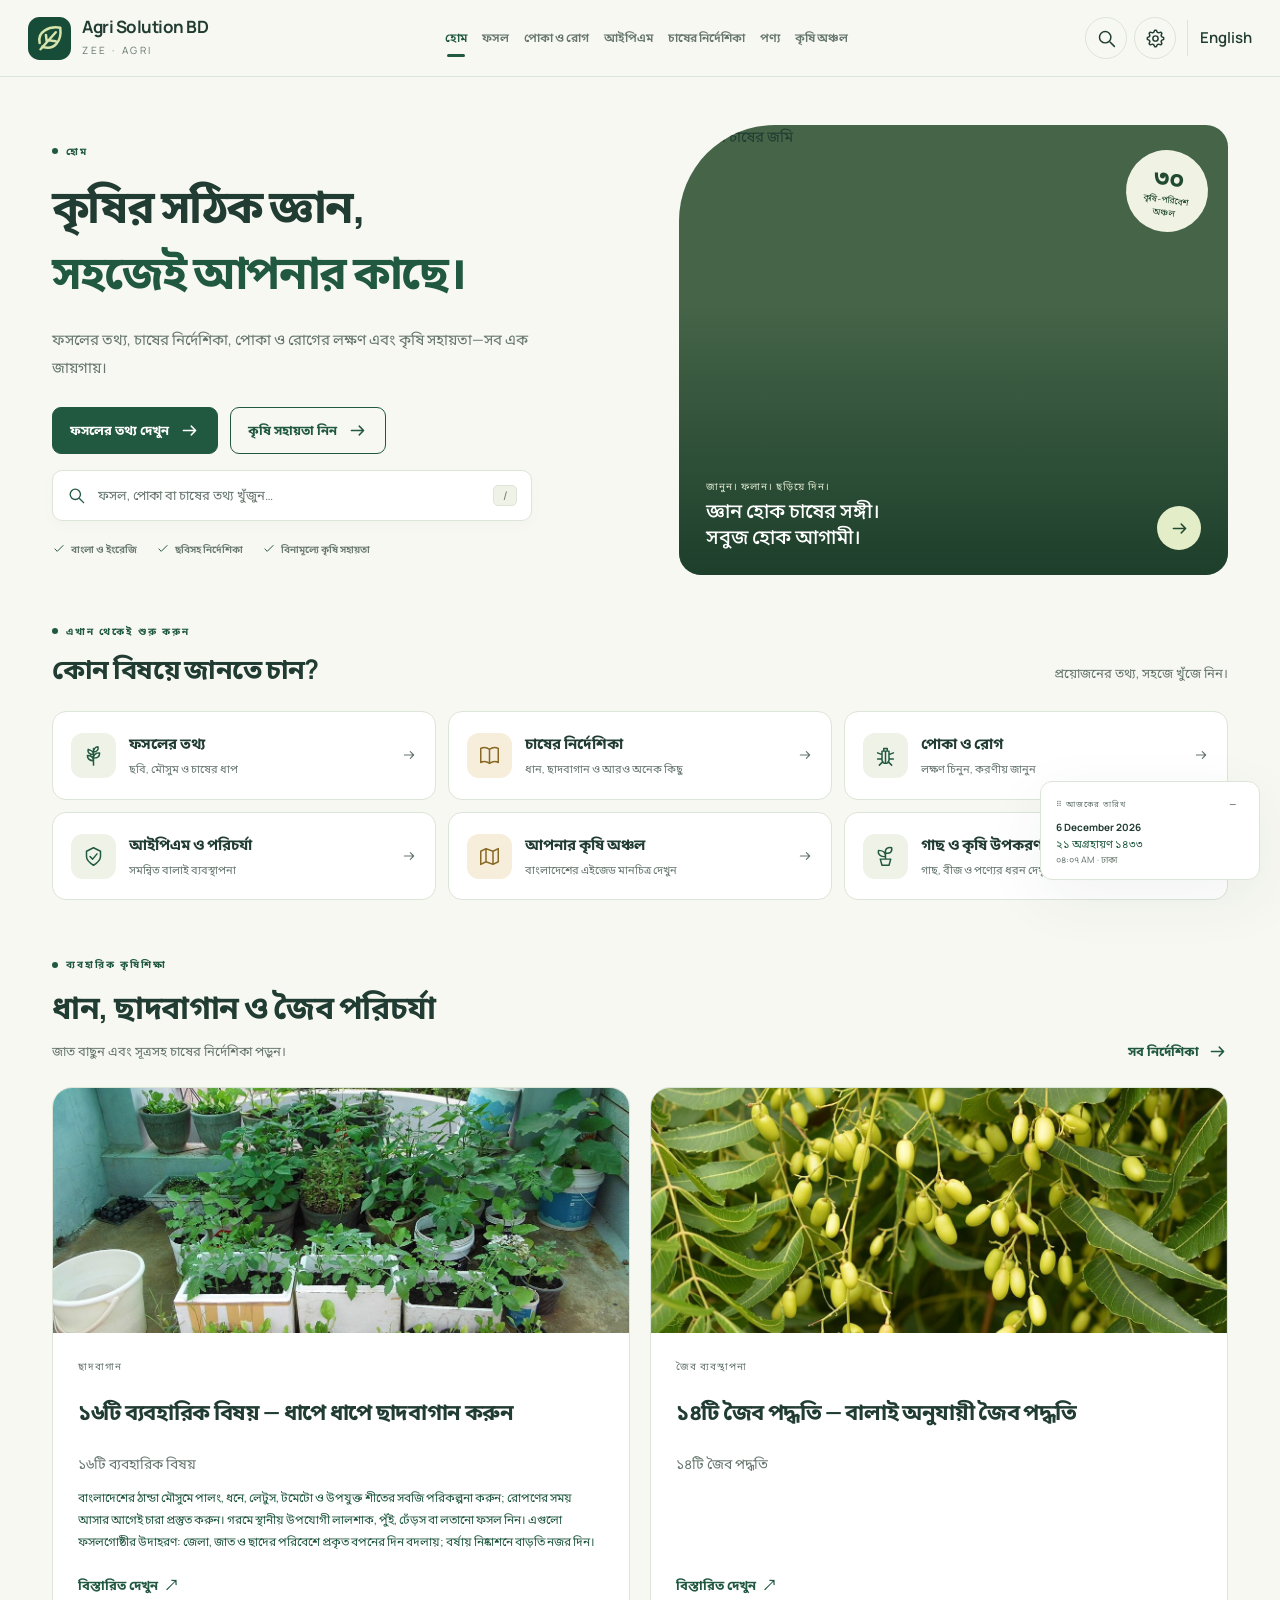
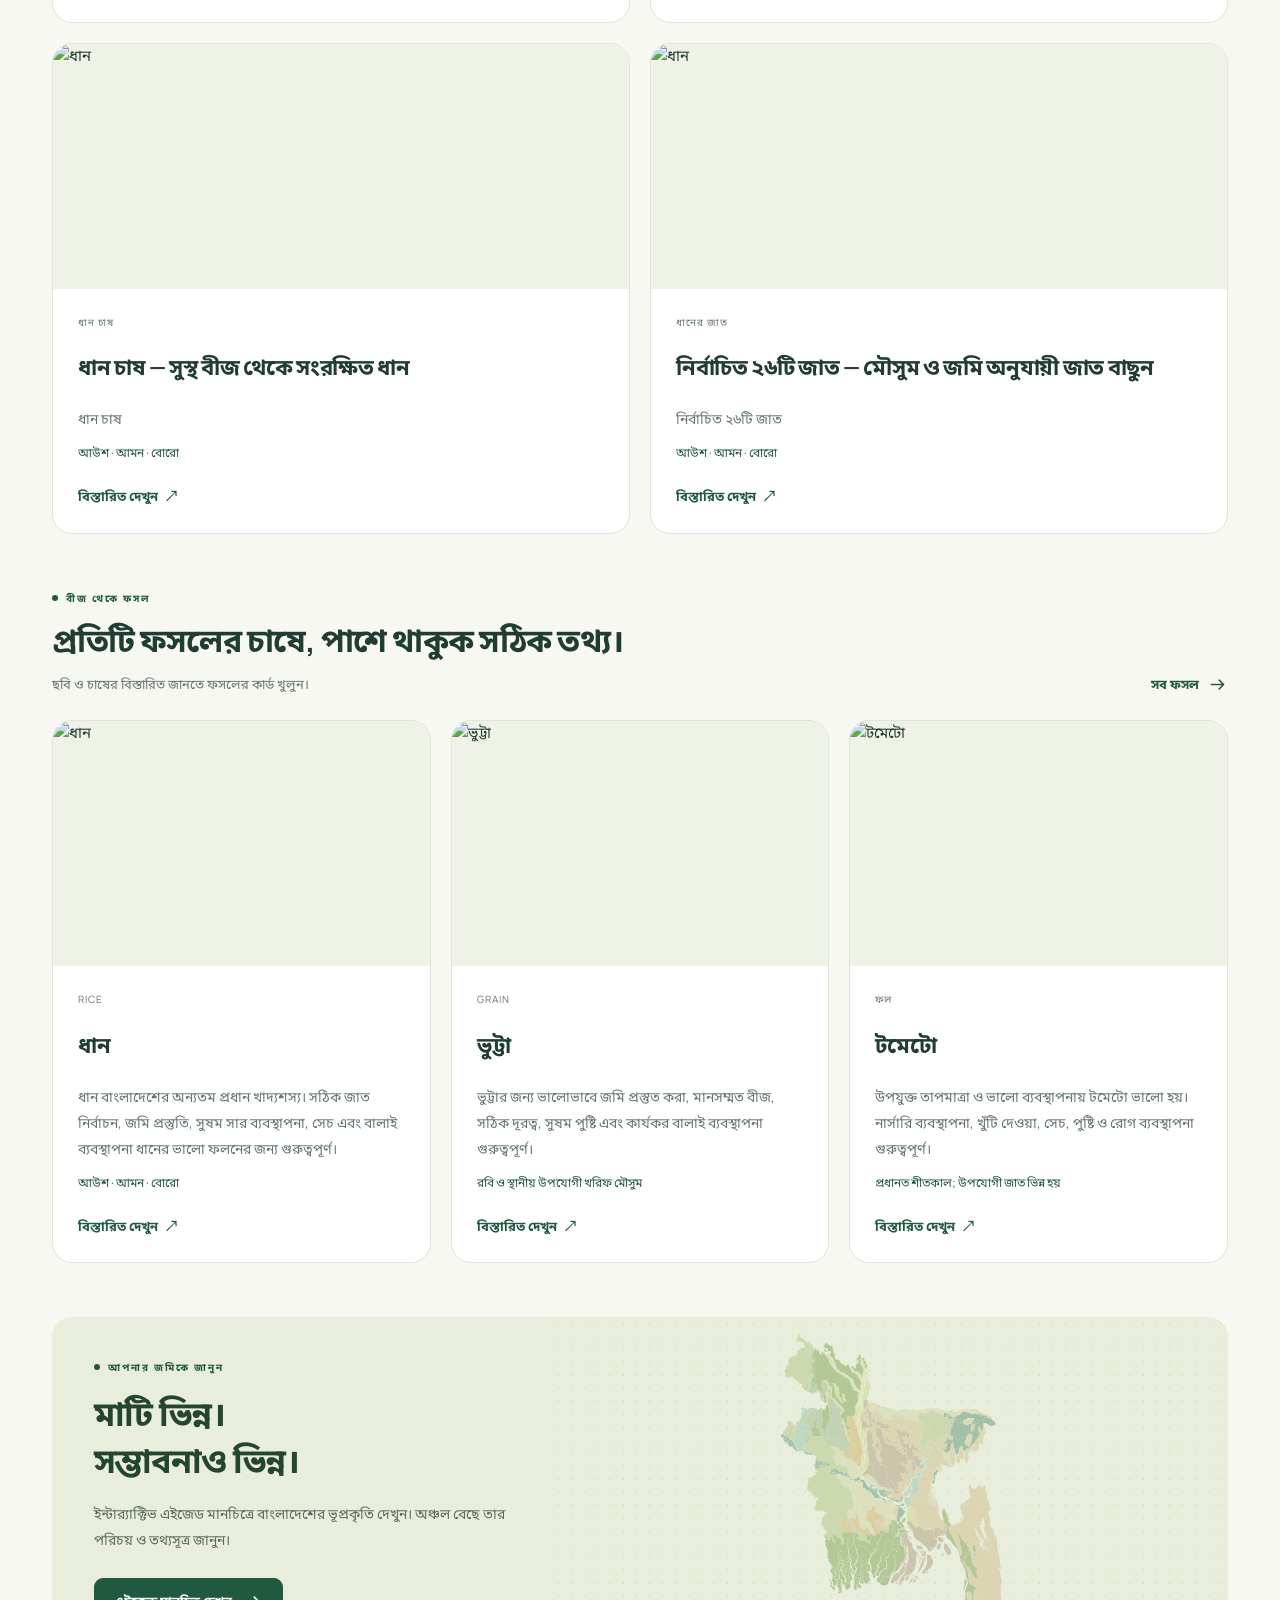
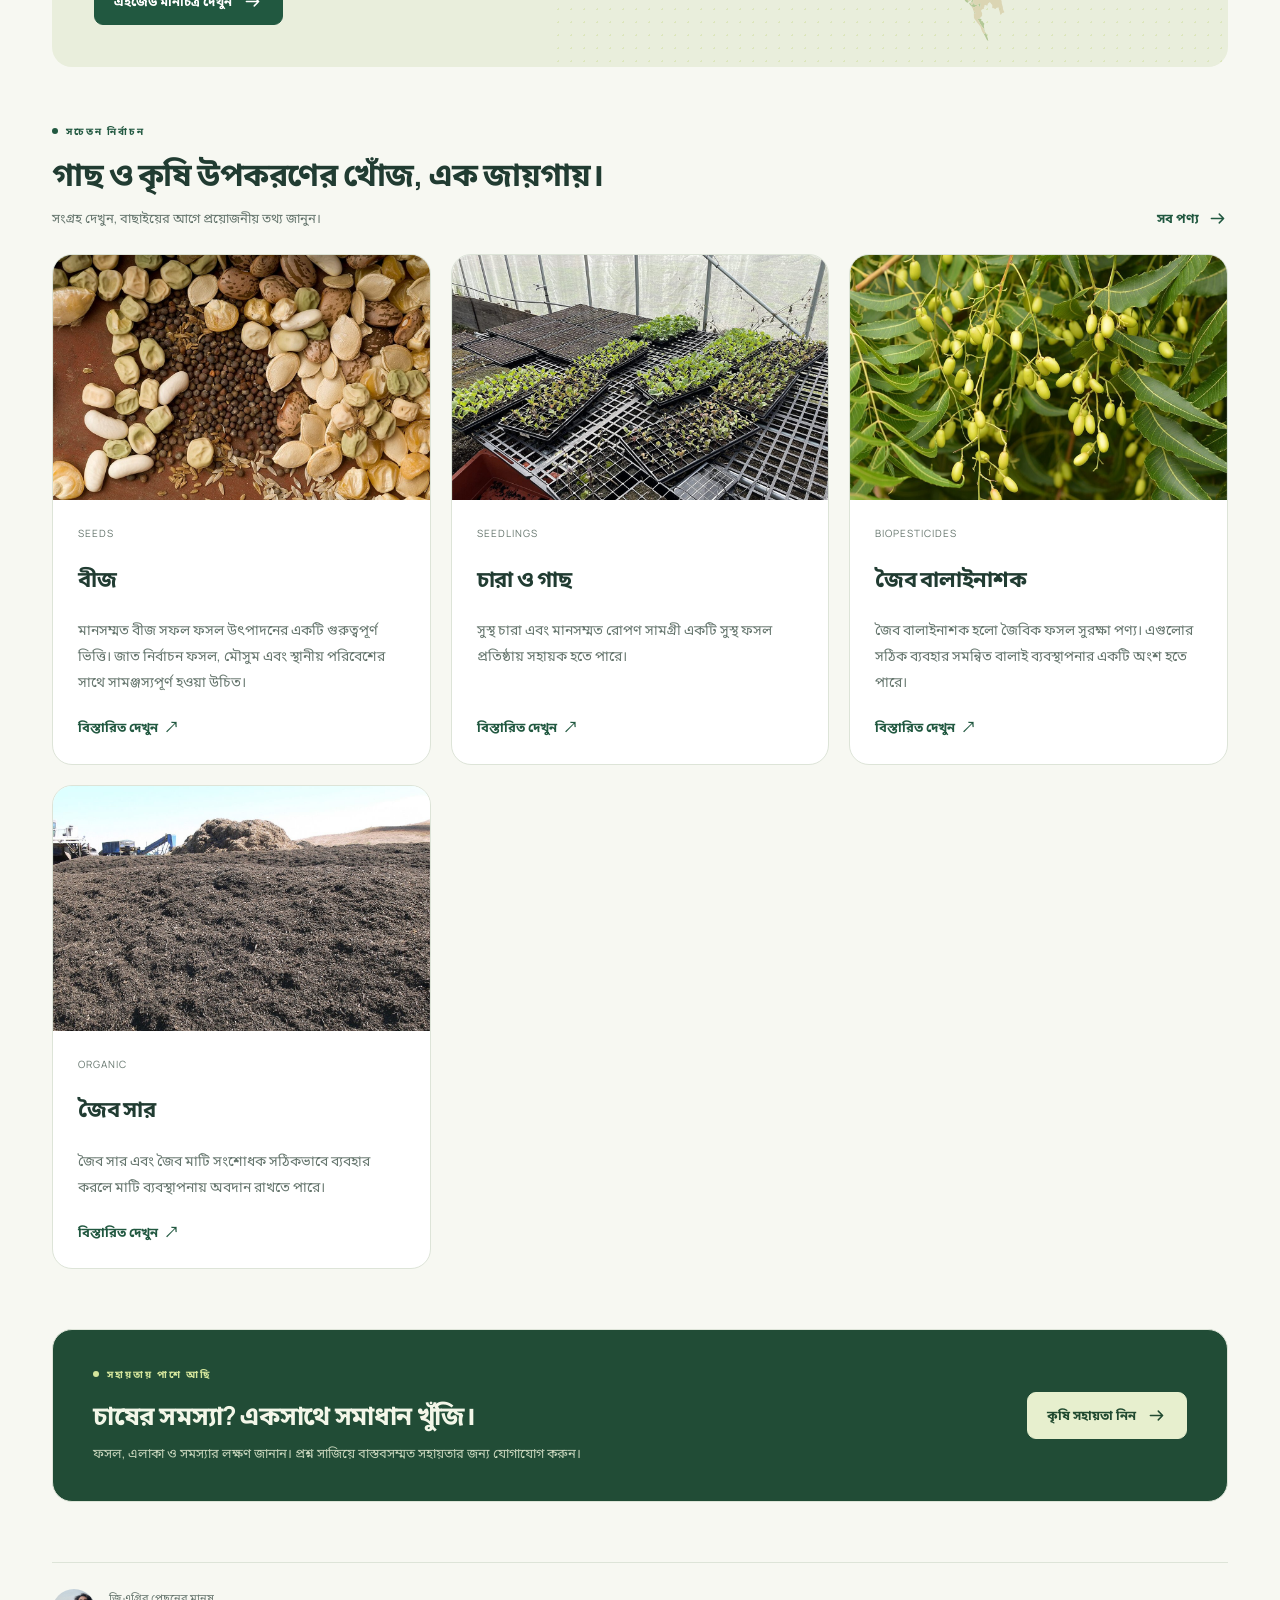
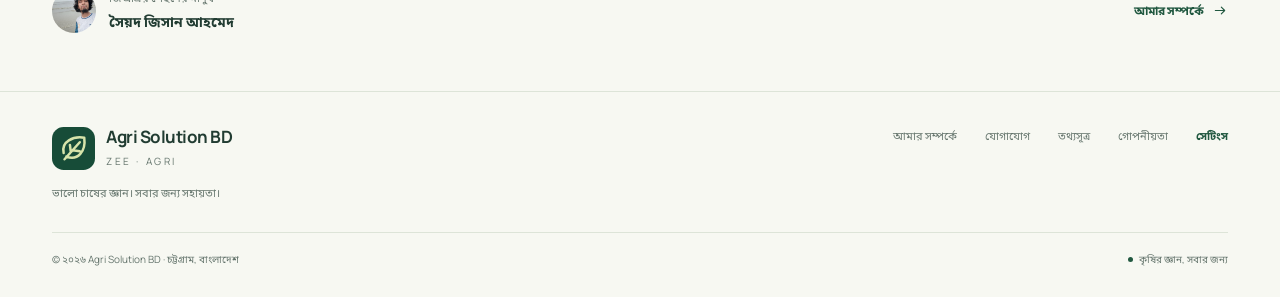
==== commit 7a9d1322: "Add licensed photos to empty guide product and IPM cards" ====
--- a/index.html
+++ b/index.html
@@ -2,4 +2,4 @@
 <html lang="bn"><head><meta charset="utf-8"><meta name="viewport" content="width=device-width,initial-scale=1"><meta name="theme-color" content="#174c38"><meta name="robots" content="noindex,nofollow"><meta name="description" content="Agri Solution BD — bilingual agriculture knowledge, Bangladesh AEZ explorer and free farmer help."><title>Agri Solution BD · Zee Agri</title><link rel="icon" href="assets/leaf.svg"><link rel="manifest" href="manifest.webmanifest"><link rel="apple-touch-icon" href="icons/apple-touch-icon.png"><meta name="apple-mobile-web-app-capable" content="yes"><meta name="apple-mobile-web-app-title" content="Zee Agri"><meta name="apple-mobile-web-app-status-bar-style" content="default"><link rel="stylesheet" href="style.css?v=20261115-compact-controls"><script>try{document.documentElement.dataset.theme=localStorage.getItem('zeeAgriTheme')||'light'}catch(e){}</script></head>
 <body><a class="skip" href="#main">Skip to content / মূল বিষয়বস্তু</a><header id="header"></header><main id="main" tabindex="-1"></main><footer id="footer"></footer><aside id="date-widget"></aside><dialog id="search-dialog" aria-labelledby="search-title"></dialog><dialog id="settings-dialog" aria-labelledby="settings-title"></dialog><div id="toast" role="status" aria-live="polite"></div><script src="cropData.js?v=20261109-learning"></script><script src="productData.js?v=20261109-learning"></script><script src="pestData.js?v=20261109-learning"></script><script src="data.js?v=20261109-learning"></script><script src="libraryData.js?v=20261109-learning"></script><script src="guideData.js?v=20261109-learning"></script>
 <script src="learningData.js?v=20261115-reader-app"></script>
-<script src="app.js?v=20261115-compact-controls"></script><script src="cms-config.js?v=20261115-sync"></script><script src="cms-public.js?v=20261115-sync"></script></body></html>
+<script src="app.js?v=20261115-compact-controls"></script><script src="cms-config.js?v=20261115-sync"></script><script src="photo-defaults.js?v=20261115-photos"></script><script src="cms-public.js?v=20261115-photos"></script></body></html>
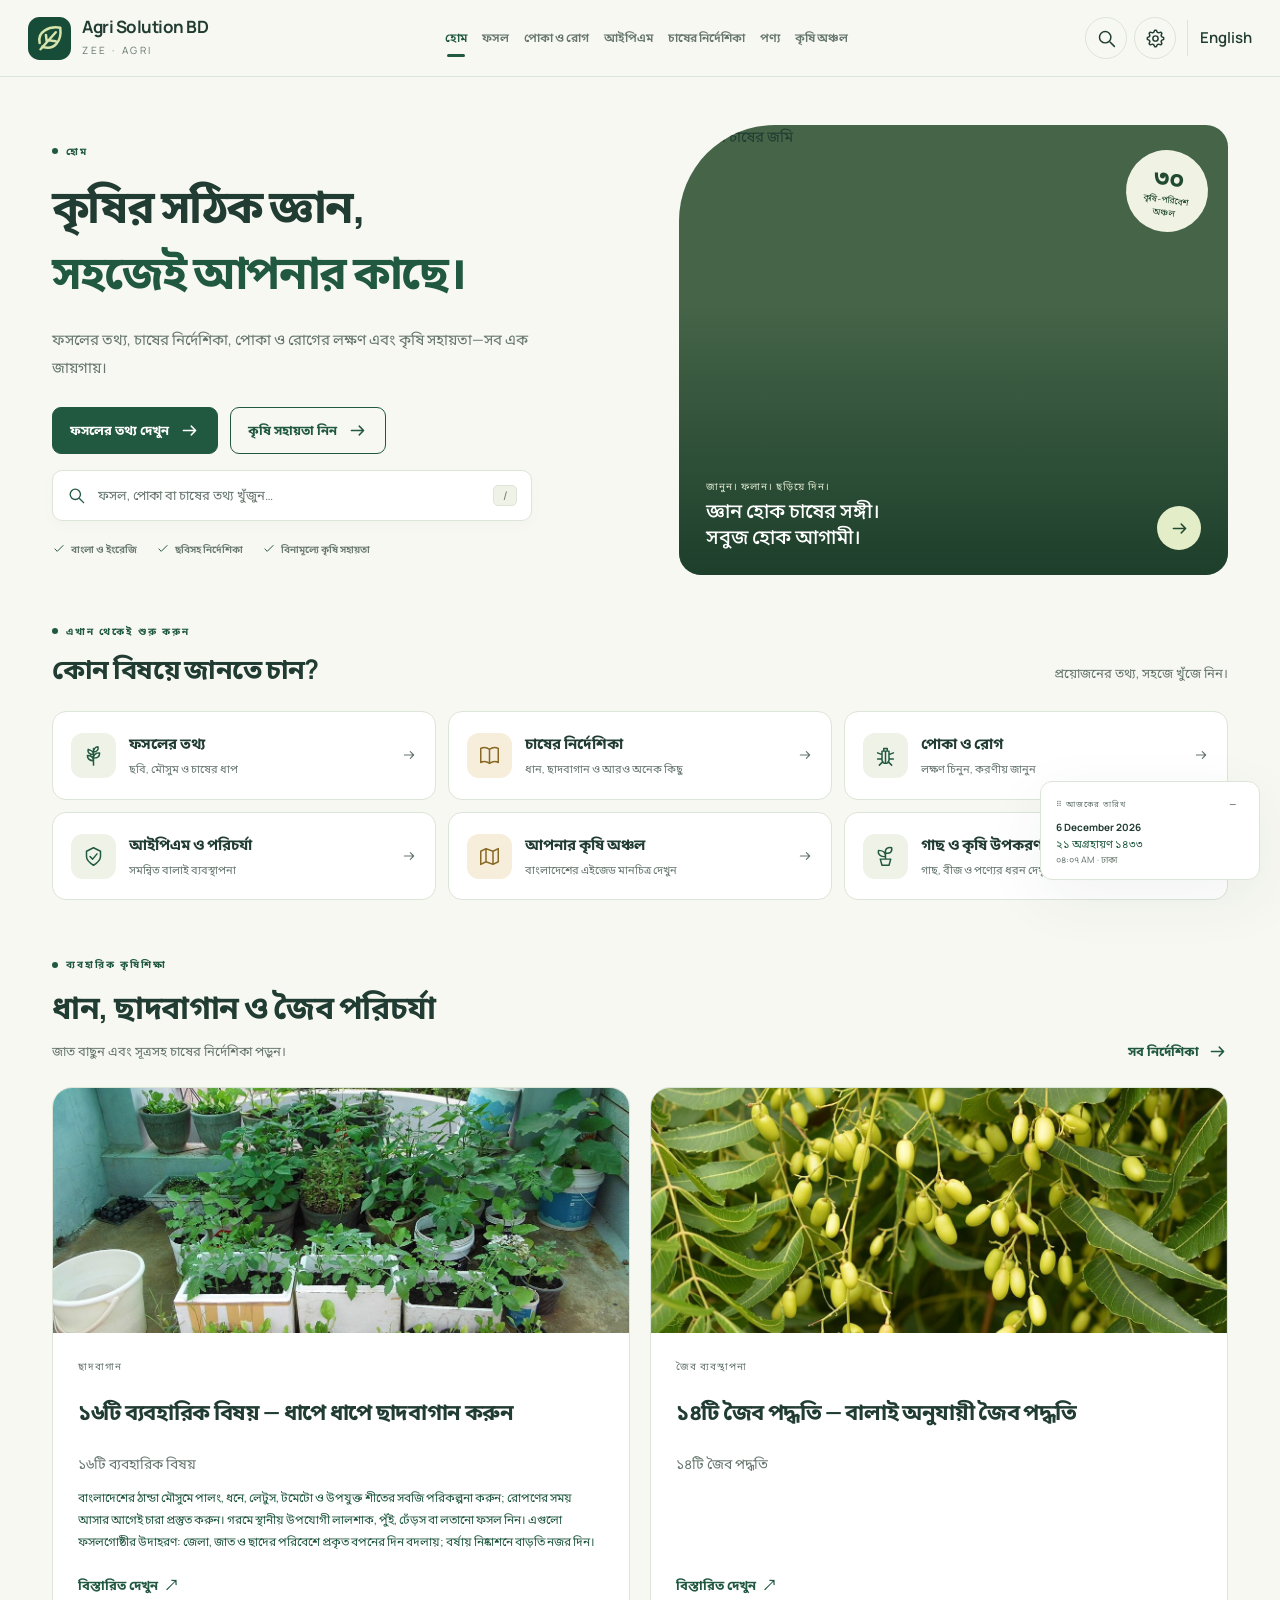
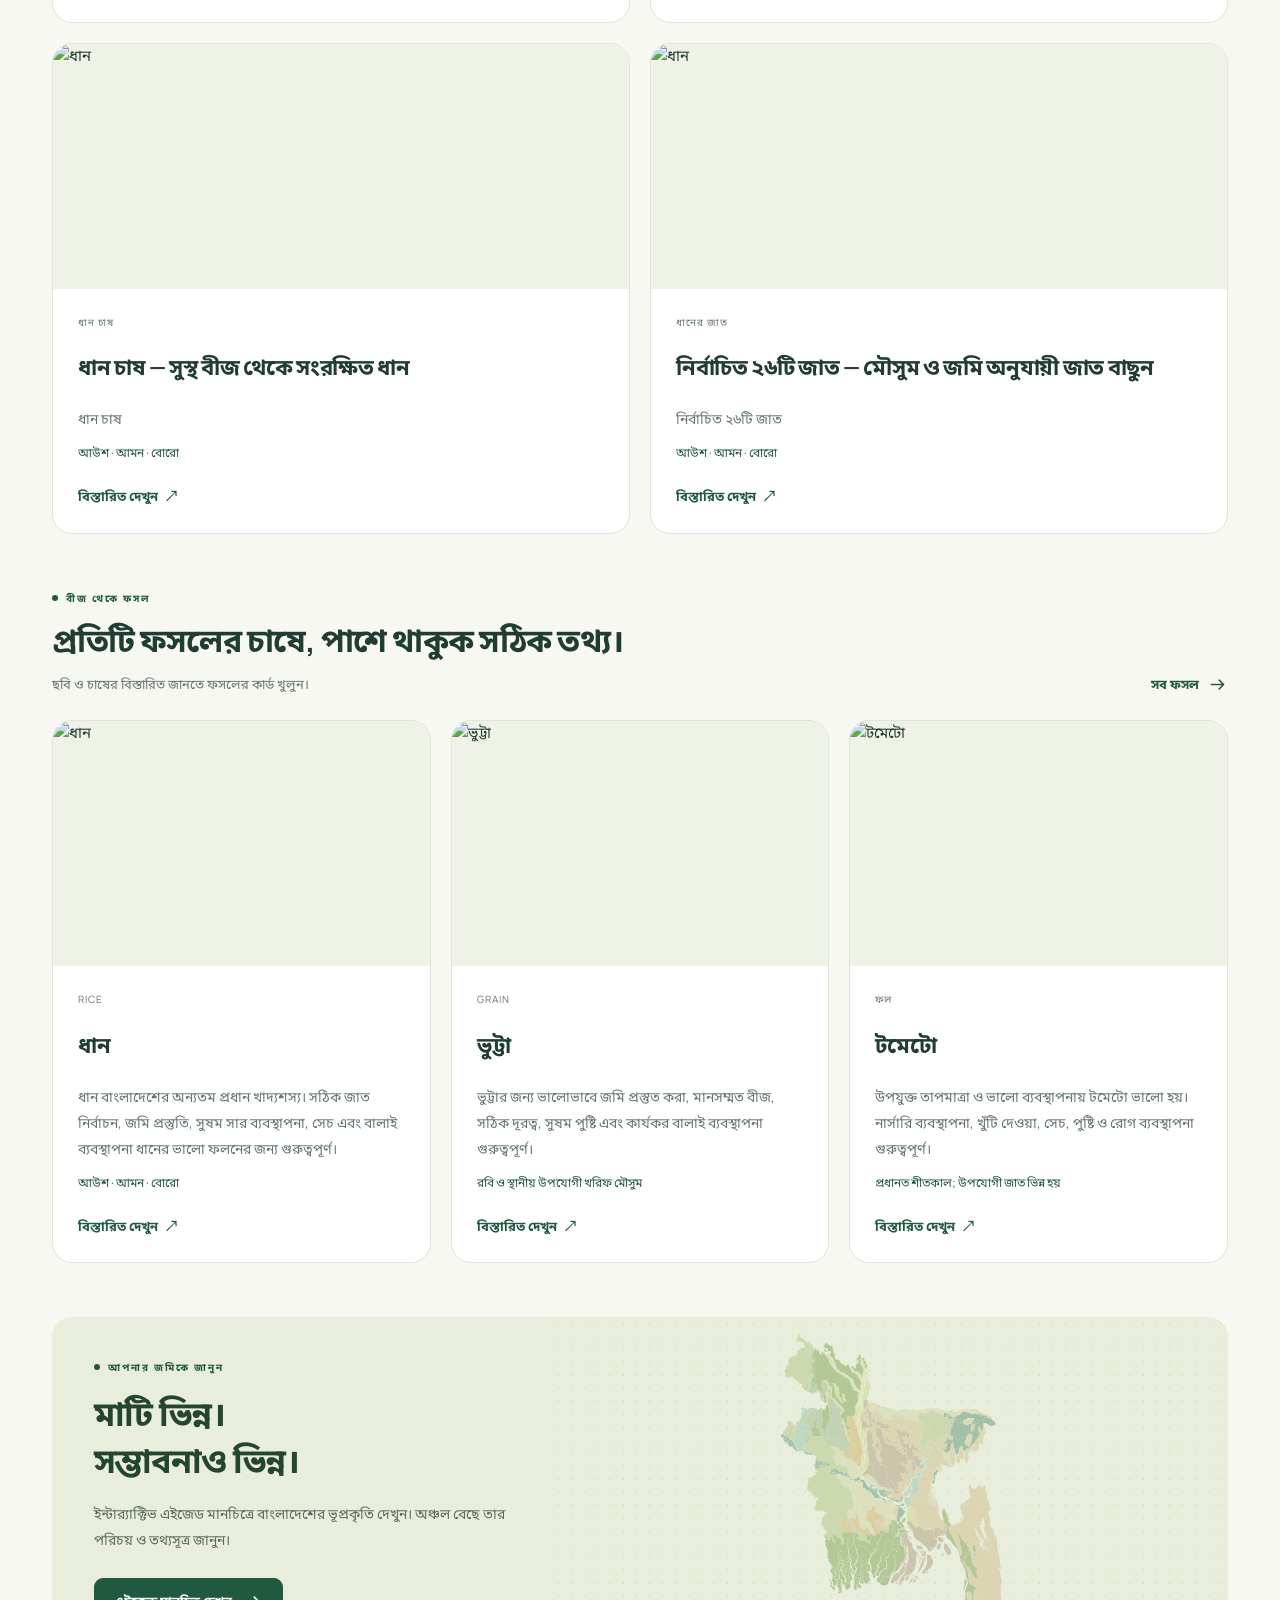
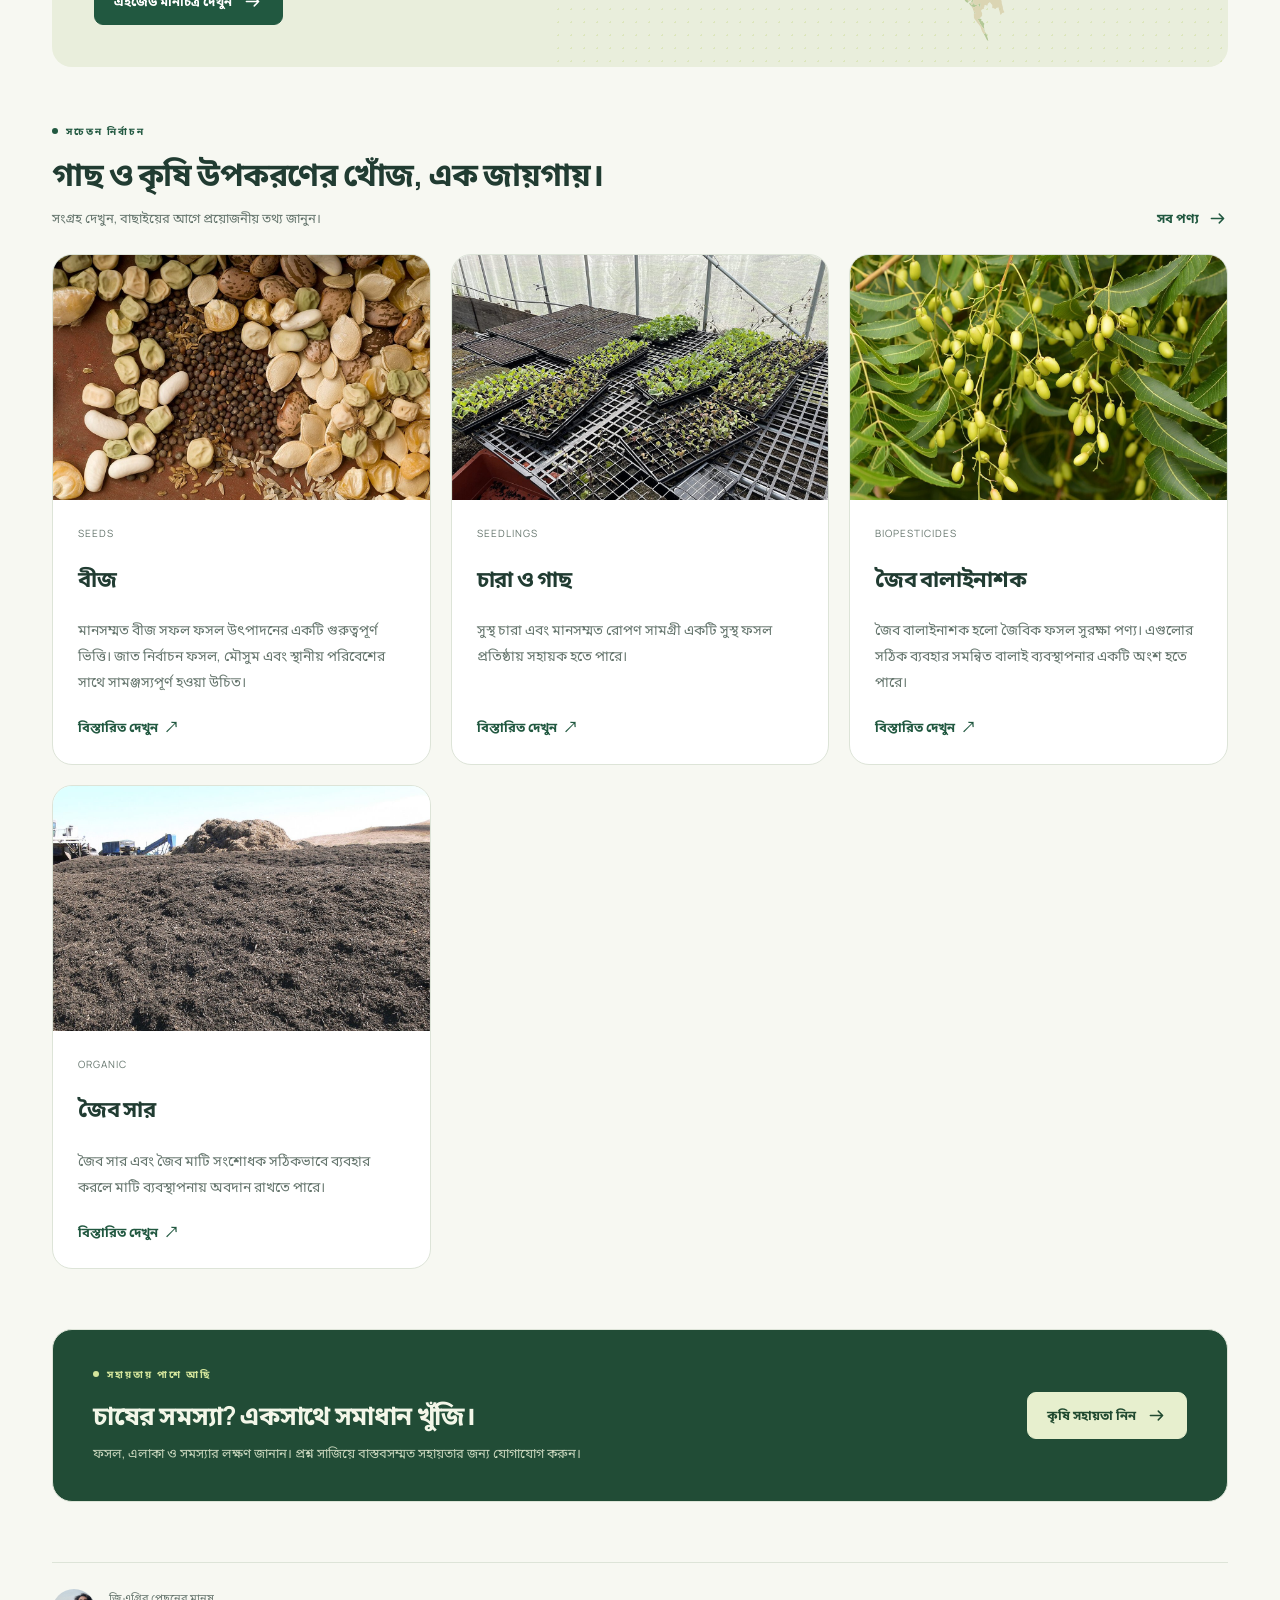
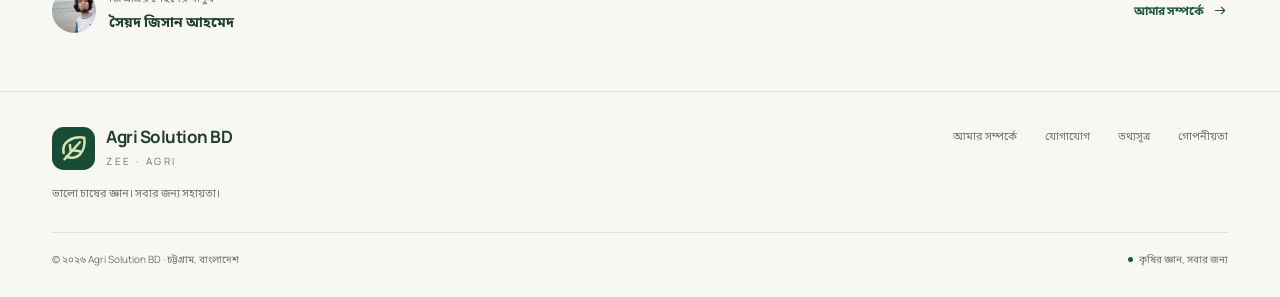
==== commit e75a362c: "Separate beneficial insects harmful pests and disease guides" ====
--- a/index.html
+++ b/index.html
@@ -1,5 +1,5 @@
 <!doctype html>
-<html lang="bn"><head><meta charset="utf-8"><meta name="viewport" content="width=device-width,initial-scale=1"><meta name="theme-color" content="#174c38"><meta name="robots" content="noindex,nofollow"><meta name="description" content="Agri Solution BD — bilingual agriculture knowledge, Bangladesh AEZ explorer and free farmer help."><title>Agri Solution BD · Zee Agri</title><link rel="icon" href="assets/leaf.svg"><link rel="manifest" href="manifest.webmanifest"><link rel="apple-touch-icon" href="icons/apple-touch-icon.png"><meta name="apple-mobile-web-app-capable" content="yes"><meta name="apple-mobile-web-app-title" content="Zee Agri"><meta name="apple-mobile-web-app-status-bar-style" content="default"><link rel="stylesheet" href="style.css?v=20261115-compact-controls"><script>try{document.documentElement.dataset.theme=localStorage.getItem('zeeAgriTheme')||'light'}catch(e){}</script></head>
+<html lang="bn"><head><meta charset="utf-8"><meta name="viewport" content="width=device-width,initial-scale=1"><meta name="theme-color" content="#174c38"><meta name="robots" content="noindex,nofollow"><meta name="description" content="Agri Solution BD — bilingual agriculture knowledge, Bangladesh AEZ explorer and free farmer help."><title>Agri Solution BD · Zee Agri</title><link rel="icon" href="assets/leaf.svg"><link rel="manifest" href="manifest.webmanifest"><link rel="apple-touch-icon" href="icons/apple-touch-icon.png"><meta name="apple-mobile-web-app-capable" content="yes"><meta name="apple-mobile-web-app-title" content="Zee Agri"><meta name="apple-mobile-web-app-status-bar-style" content="default"><link rel="stylesheet" href="style.css?v=20261115-insect-library"><script>try{document.documentElement.dataset.theme=localStorage.getItem('zeeAgriTheme')||'light'}catch(e){}</script></head>
 <body><a class="skip" href="#main">Skip to content / মূল বিষয়বস্তু</a><header id="header"></header><main id="main" tabindex="-1"></main><footer id="footer"></footer><aside id="date-widget"></aside><dialog id="search-dialog" aria-labelledby="search-title"></dialog><dialog id="settings-dialog" aria-labelledby="settings-title"></dialog><div id="toast" role="status" aria-live="polite"></div><script src="cropData.js?v=20261109-learning"></script><script src="productData.js?v=20261109-learning"></script><script src="pestData.js?v=20261109-learning"></script><script src="data.js?v=20261109-learning"></script><script src="libraryData.js?v=20261109-learning"></script><script src="guideData.js?v=20261109-learning"></script>
 <script src="learningData.js?v=20261115-reader-app"></script>
-<script src="app.js?v=20261115-compact-controls"></script><script src="cms-config.js?v=20261115-sync"></script><script src="photo-defaults.js?v=20261115-photos"></script><script src="cms-public.js?v=20261115-photos"></script></body></html>
+<script src="app.js?v=20261115-insect-library"></script><script src="cms-config.js?v=20261115-sync"></script><script src="photo-defaults.js?v=20261115-photos"></script><script src="insect-library.js?v=20261115-insect-library"></script><script src="cms-public.js?v=20261115-insect-library"></script></body></html>
--- a/style.css
+++ b/style.css
@@ -60,3 +60,9 @@
 .topbar>.actions{display:flex;align-items:center;flex-shrink:0;gap:7px;margin-left:auto}.topbar>.actions .settings-button{display:inline-flex}
 @media(max-width:700px){.topbar{flex-wrap:wrap;padding:11px 16px;gap:8px}.topbar>.brand{order:1;min-width:0}.topbar>.brand span{min-width:0}.topbar>.actions{order:2;gap:4px;margin-left:auto}.topbar>.actions .icon-button{width:38px;height:42px;min-width:38px;min-height:42px;flex:0 0 38px}.topbar>.actions .lang-button{min-height:42px;font-size:12px;margin-left:0;padding-left:8px;max-width:58px}.topbar .brand strong{max-width:106px;white-space:normal}.topbar nav{order:3}}
 @media(max-width:380px){.topbar{padding:10px 12px;gap:6px}.topbar>.brand{gap:6px}.topbar .brand img{width:28px;height:28px}.topbar .brand strong{font-size:12px;max-width:94px}.topbar .brand small{font-size:7px}.topbar>.actions{gap:3px}.topbar>.actions .icon-button{width:34px;min-width:34px;flex-basis:34px}.topbar>.actions .lang-button{width:45px;max-width:45px;flex:0 0 45px;font-size:11px;padding:6px 0 6px 6px}}
+
+/* One shared set of insect/disease sectors, with a single search and sort toolbar. */
+.cms-pest-navigation{margin:0 0 24px}.cms-pest-nav-head{display:flex;align-items:center;justify-content:space-between;gap:14px;margin-bottom:15px}.cms-pest-nav-head h2{font-size:18px;line-height:1.6;margin:0}.cms-pest-all{display:inline-flex;align-items:center;justify-content:center;gap:9px;min-height:44px;padding:8px 13px;border:1px solid var(--line);border-radius:11px;font-size:13px;color:var(--text);background:var(--panel);white-space:nowrap}.cms-pest-all span{font-size:12px;font-weight:800;color:var(--green)}.cms-pest-all.is-active{border-color:var(--green);background:var(--soft)}.cms-pest-sectors{display:grid;grid-template-columns:repeat(3,minmax(0,1fr));gap:14px}.cms-pest-sector{--sector-color:var(--green);display:grid;grid-template-columns:36px minmax(0,1fr) auto;align-items:start;gap:12px;padding:20px 17px;background:var(--panel);border:1px solid var(--line);border-radius:17px;min-width:0;transition:border-color .15s,background .15s}.cms-pest-sector[data-sector=harmful]{--sector-color:#946019}.cms-pest-sector[data-sector=diseases]{--sector-color:#6f567f}.cms-pest-sector:hover,.cms-pest-sector.is-active{border-color:var(--sector-color);background:var(--soft)}.cms-pest-sector.is-active{box-shadow:inset 0 -3px 0 var(--sector-color)}.cms-pest-sector:focus-visible,.cms-pest-all:focus-visible{outline:3px solid var(--green);outline-offset:3px}.cms-pest-sector-icon{display:inline-grid;place-items:center;color:var(--sector-color);width:36px;height:36px}.cms-pest-sector-icon svg{width:32px;height:32px}.cms-pest-sector-text{min-width:0}.cms-pest-sector strong{display:block;font-size:15px;line-height:1.65;color:var(--text);overflow-wrap:anywhere}.cms-pest-sector small{display:block;font-size:11px;line-height:1.8;color:var(--muted);margin-top:6px}.cms-pest-sector-count{font-size:22px;font-weight:800;line-height:1.6;color:var(--sector-color)}.cms-toolbar.cms-pest-toolbar{display:grid;grid-template-columns:minmax(0,1fr) minmax(150px,220px);gap:12px}.cms-pest-toolbar input,.cms-pest-toolbar select{width:100%;min-width:0;min-height:46px}.cms-pest-connection{max-width:720px;margin:0 auto;text-align:center;padding:35px 24px}.cms-pest-connection h2{font-size:23px;line-height:1.5;margin:15px 0 12px}.cms-pest-connection p{font-size:14px;line-height:1.9;margin:0 auto 22px;max-width:570px}.cms-pest-connection-icon{display:inline-grid;place-items:center;width:56px;height:56px;border-radius:50%;background:var(--soft);color:var(--green)}.cms-pest-connection-icon .icon{width:30px;height:30px}
+[data-theme=dark] .cms-pest-sector[data-sector=harmful]{--sector-color:#dbb36d}[data-theme=dark] .cms-pest-sector[data-sector=diseases]{--sector-color:#c2a5d4}
+@media(max-width:900px){.cms-pest-sectors{gap:10px}.cms-pest-sector{grid-template-columns:30px minmax(0,1fr);padding:16px 13px;gap:8px}.cms-pest-sector-icon{width:30px;height:30px}.cms-pest-sector-count{grid-column:2;font-size:22px}.cms-pest-sector small{font-size:11px}}
+@media(max-width:700px){.cms-pest-nav-head{gap:10px}.cms-pest-nav-head h2{font-size:16px}.cms-pest-all{font-size:12px;padding:7px 10px}.cms-pest-sectors{gap:8px}.cms-pest-sector{display:flex;flex-direction:column;align-items:flex-start;position:relative;padding:12px 10px;gap:9px;min-height:115px;border-radius:13px}.cms-pest-sector-icon{width:25px;height:25px}.cms-pest-sector-icon svg{width:25px;height:25px}.cms-pest-sector-count{position:absolute;right:10px;top:10px;font-size:18px}.cms-pest-sector strong{font-size:13px;line-height:1.6}.cms-pest-sector small{display:none}.cms-toolbar.cms-pest-toolbar{grid-template-columns:minmax(0,1fr)}.cms-pest-connection{padding:28px 18px}.cms-pest-connection h2{font-size:21px}}
